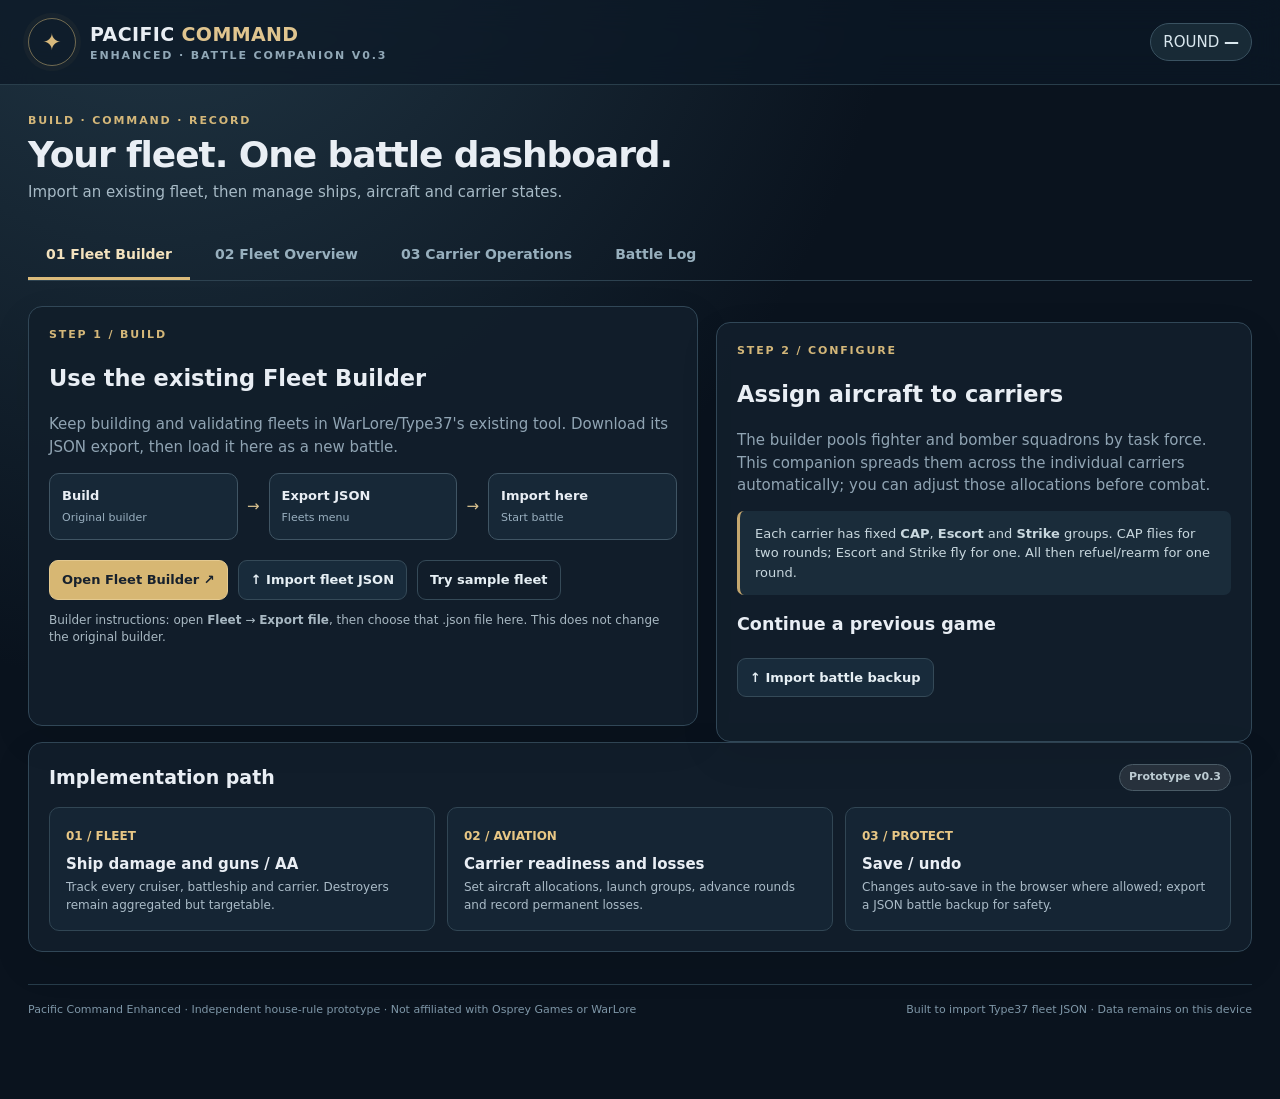
==== index.html @ 94c73310 "Publish Pacific Command Enhanced v0.3 battle companion" ====
<!doctype html>
<html lang="en">
<head>
<meta charset="utf-8">
<meta name="viewport" content="width=device-width, initial-scale=1">
<meta name="theme-color" content="#0b1623">
<meta name="apple-mobile-web-app-capable" content="yes">
<meta name="apple-mobile-web-app-status-bar-style" content="black-translucent">
<meta name="apple-mobile-web-app-title" content="Pacific Command">
<title>Pacific Command Enhanced · Battle Companion</title>
<style>
:root{font-family:Inter,ui-sans-serif,system-ui,-apple-system,BlinkMacSystemFont,"Segoe UI",sans-serif;color-scheme:dark;background:#0a131e;color:#e9eef4;font-size:15px;line-height:1.48}
*{box-sizing:border-box}body{margin:0;min-height:100vh;background:radial-gradient(ellipse at 12% -18%,#243b4a 0,transparent 48%),#0a131e}button,input,select{font:inherit}button{cursor:pointer}button:disabled{opacity:.35;cursor:not-allowed}a{color:#e6c78a;text-decoration:none}a:hover{text-decoration:underline}.shell{max-width:1360px;margin:0 auto;padding:0 28px 80px}.topbar{background:#0c1825bb;border-bottom:1px solid #293e4b;backdrop-filter:blur(16px)}.topinner{max-width:1360px;margin:auto;padding:18px 28px;display:flex;align-items:center;justify-content:space-between;gap:16px}.brand{display:flex;gap:14px;align-items:center}.roundel{width:48px;height:48px;border:1px solid #d3b87980;border-radius:50%;display:grid;place-items:center;color:#d8b97c;font-size:23px;box-shadow:0 0 0 5px #d6b66c09}.brandline{font-size:19px;font-weight:750;letter-spacing:.02em}.brandline span{color:#e0c58f}.brand-sub{font-size:11px;color:#91a8b7;letter-spacing:.17em;text-transform:uppercase;font-weight:650}.header-side{display:flex;align-items:center;gap:12px}.round{background:#182a36;border:1px solid #3a5261;border-radius:50px;padding:7px 12px;font-variant-numeric:tabular-nums;color:#d9e7ee}.muted{color:#90a4b3}.small{font-size:12px}.xsmall{font-size:11px}.eyebrow{font-size:11px;text-transform:uppercase;letter-spacing:.17em;color:#d4b779;font-weight:800}.top-content{margin-top:28px;display:flex;justify-content:space-between;align-items:flex-end;gap:15px;flex-wrap:wrap}.top-content h1{font-size:clamp(25px,3vw,36px);margin:5px 0;font-weight:750;line-height:1.15;letter-spacing:-.03em}.top-content p{margin:5px 0;color:#a7bac6}.tools{display:flex;gap:9px;flex-wrap:wrap}.btn{border:1px solid #354a58;background:#182b3b;color:#e6eff4;border-radius:9px;padding:9px 12px;font-size:13px;font-weight:650;display:inline-flex;align-items:center;gap:7px;justify-content:center;min-height:38px}.btn:hover:not(:disabled){background:#263d4d;border-color:#67808e}.btn.primary{background:#d7b773;border-color:#e4c98f;color:#17212d}.btn.primary:hover{background:#efd49b}.btn.danger{color:#ffd4cc;border-color:#744d48;background:#442b2c}.btn.quiet{background:transparent}.btn.sm{min-height:29px;padding:4px 9px;font-size:12px}.btn.xs{min-height:26px;padding:3px 7px;font-size:11px}.btn.active{color:#1b2730;background:#d5b87b;border-color:#d5b87b}.tabs{display:flex;gap:7px;border-bottom:1px solid #2d4250;margin:24px 0 25px;overflow:auto}.tab{padding:12px 18px;background:transparent;border:0;border-bottom:3px solid transparent;color:#97afbd;white-space:nowrap;font-size:14px;font-weight:720}.tab.active{border-bottom-color:#dbbb7b;color:#f3e2be}.tab:hover{color:#fff}.panel{border:1px solid #314757;background:#111e2bf2;border-radius:14px;padding:20px;box-shadow:0 14px 40px #00000014}.panel+.panel{margin-top:16px}.sectionhead{display:flex;align-items:center;justify-content:space-between;gap:15px;margin-bottom:15px}.sectionhead h2{margin:0;font-size:19px}.sectionhead h3{margin:0;font-size:16px}.note{font-size:12px;color:#a8b8c2}.callout{padding:13px 15px;background:#1a2c3a;border-left:3px solid #c5a76f;border-radius:7px;color:#c8d7de;font-size:13px;margin:13px 0}.warning{border-left-color:#d88b6c;background:#372b2b}.badge{display:inline-flex;align-items:center;gap:5px;border:1px solid #526456;border-radius:50px;padding:4px 9px;font-size:11px;font-weight:700;color:#b2d7bd;background:#22372e;white-space:nowrap}.badge.orange{color:#f2cf93;border-color:#715a35;background:#3d3426}.badge.red{color:#f7aca6;border-color:#714641;background:#3b262a}.badge.gray{color:#bccbd2;border-color:#4a5b66;background:#27313c}.hero{display:grid;grid-template-columns:1.25fr 1fr;gap:18px}.hero .panel{height:100%}.flowline{display:flex;align-items:center;gap:9px;margin:12px 0}.stage{border:1px solid #405564;border-radius:10px;background:#172837;padding:12px;min-width:0;flex:1}.stage b{font-size:13px;display:block}.stage span{font-size:11px;color:#99afbf}.arrow{color:#d9c18f}.builder-actions{display:flex;gap:10px;flex-wrap:wrap;margin:20px 0 8px}.guide{display:grid;grid-template-columns:repeat(3,1fr);gap:12px}.guide .card{padding:16px;border-radius:10px;background:#152534;border:1px solid #314654}.guide .num{font-size:12px;color:#e8c785;font-weight:850}.guide strong{display:block;margin:7px 0 4px}.guide p{font-size:12px;color:#abbcc8;margin:0}.statgrid{display:grid;grid-template-columns:repeat(5,1fr);gap:10px;margin-bottom:20px}.stat{background:#152635;border:1px solid #32495a;border-radius:12px;padding:16px}.stat .k{font-size:11px;letter-spacing:.08em;text-transform:uppercase;color:#a6b9c5;font-weight:700}.stat .v{font-size:27px;line-height:1.15;margin:5px 0;font-weight:800;font-variant-numeric:tabular-nums}.stat .s{font-size:11px;color:#8ca4b3}.stat.emph{border-color:#746448;background:#282b28}.stat.emph .v{color:#ebd39d}.tf{margin-bottom:20px}.tf-head{display:flex;justify-content:space-between;align-items:flex-start;gap:15px;padding:0 0 14px}.tf-head h2{font-size:19px;margin:3px 0}.tf-stats{display:flex;gap:8px;flex-wrap:wrap}.mini-stat{border:1px solid #355166;background:#182b39;border-radius:8px;padding:8px 12px;min-width:80px}.mini-stat .v{font-size:22px;font-weight:800;font-variant-numeric:tabular-nums}.mini-stat .k{color:#9fb3bf;font-size:10px;text-transform:uppercase}.fleettable{width:100%;border-collapse:collapse}.fleettable th{color:#9caebb;font-weight:750;text-transform:uppercase;letter-spacing:.08em;font-size:10px;text-align:left;border-bottom:1px solid #314656;padding:8px 10px}.fleettable td{border-bottom:1px solid #2a3e4b;padding:11px 10px;vertical-align:middle;font-size:13px}.fleettable tr:last-child td{border-bottom:0}.shipname{font-weight:720;font-size:13px}.shipmeta{font-size:11px;color:#91a8b8}.ko{opacity:.55}.ko .shipname{text-decoration:line-through}.track{display:flex;gap:3px;min-width:120px;align-items:center;margin:4px 0 3px}.pip{height:8px;min-width:7px;flex:1;background:#385060;border-radius:3px}.pip.hit{background:#cf8d69}.progressText{font-size:11px;color:#b9c8d0;font-variant-numeric:tabular-nums}.damagecontrols{display:flex;gap:5px;align-items:center;flex-wrap:wrap}.twocol{display:grid;grid-template-columns:1fr 1fr;gap:14px}.fighter-stats{display:flex;gap:12px;flex-wrap:wrap}.carrier-card{margin-bottom:16px}.carrierhead{display:flex;justify-content:space-between;gap:10px;align-items:flex-start;flex-wrap:wrap;margin-bottom:18px}.carrierhead h3{font-size:19px;margin:4px 0 0}.carrier-stats{display:flex;gap:9px;flex-wrap:wrap}.chip{padding:7px 10px;border-radius:8px;background:#213849;border:1px solid #3c5261;min-width:94px}.chip b{font-size:21px;line-height:1.2;display:block}.chip span{font-size:10px;color:#a9bac6}.squadron-table{border:1px solid #345063;border-radius:11px;overflow:hidden}.squadronrow{display:grid;grid-template-columns:110px 156px 1fr 82px;gap:10px;align-items:center;padding:13px;border-bottom:1px solid #304656}.squadronrow:last-child{border-bottom:0}.group-type{font-weight:800}.group-type small{display:block;color:#8fa7b6;font-size:11px;font-weight:450}.count{display:flex;align-items:center;gap:6px}.count b{font-size:18px;min-width:26px;text-align:center;font-variant-numeric:tabular-nums}.states{display:flex;flex-wrap:wrap;gap:5px}.state{border-radius:7px;background:#172a39;border:1px solid #385060;color:#b6c7d0;font-size:11px;padding:7px 9px;min-width:73px}.state.active{background:#d6b979;color:#14202b;border-color:#d6b979;font-weight:800}.state:disabled{opacity:.3}.input{width:100%;min-width:0;background:#0c1926;border:1px solid #49606c;border-radius:7px;color:#f3f4ee;padding:8px 9px;outline:none}.input:focus{border-color:#d4b67c}.input.narrow{width:72px}.input.hitinput{width:56px;padding:6px 6px;text-align:center}.input.dark{color:#fff}.subheader{font-size:11px;letter-spacing:.11em;color:#a5bbca;text-transform:uppercase;font-weight:850;margin:15px 0 6px}.low{background:#2b2830;border-color:#6f4a46}.right{display:flex;align-items:center;gap:6px;justify-content:flex-end}.details{border:1px solid #344c5b;background:#142532;border-radius:10px;padding:13px;margin-top:15px}.detail-grid{display:grid;grid-template-columns:1fr 1fr;gap:12px;align-items:end}.details label{display:block;color:#a9bbc8;font-size:12px;margin-bottom:4px}.ship-tags{display:flex;gap:8px;align-items:center;flex-wrap:wrap}.footer{color:#7e96a7;font-size:11px;margin-top:32px;border-top:1px solid #263b49;padding-top:17px;display:flex;justify-content:space-between;gap:12px;flex-wrap:wrap}.modal-wrap{position:fixed;inset:0;background:#030912ba;display:flex;align-items:center;justify-content:center;z-index:40;padding:20px}.modal{width:min(95vw,560px);max-height:90vh;overflow:auto;background:#152738;border:1px solid #5b7180;border-radius:15px;padding:22px;box-shadow:0 30px 100px #0009}.modal h2{margin:0 0 6px}.modal-head{display:flex;align-items:center;justify-content:space-between}.form-row{display:flex;gap:10px;align-items:center;flex-wrap:wrap;margin:16px 0}.form-row label{min-width:180px;color:#b8cad3}.form-row input{width:76px}.log{list-style:none;padding:0;margin:0}.log li{border-bottom:1px solid #293e4c;padding:9px 2px;font-size:12px;color:#b3c5d0}.log li:last-child{border:0}.log time{color:#d7bb7c;font-weight:650;margin-right:9px}.empty{text-align:center;padding:45px 25px;color:#aebdc7}.tick{color:#b7d9b9}.hidden{display:none !important}hr{border:0;border-top:1px solid #314552;margin:15px 0} .desktop-only{display:initial}
@media(max-width:1050px){.statgrid{grid-template-columns:repeat(3,1fr)}.squadronrow{grid-template-columns:90px 130px 1fr}.squadronrow .lossbox{grid-column:2/-1}.hero{grid-template-columns:1fr}}
@media(max-width:720px){.shell{padding:0 12px 45px}.topinner{padding:13px 12px}.brandline{font-size:15px}.brand-sub{font-size:9px}.roundel{width:38px;height:38px}.header-side .round{display:none}.panel{padding:14px}.statgrid{grid-template-columns:repeat(2,1fr)}.stat .v{font-size:23px}.twocol,.guide,.detail-grid{grid-template-columns:1fr}.fleettable{display:block;overflow:auto}.tf-head{display:block}.tf-stats{margin-top:10px}.squadronrow{grid-template-columns:1fr auto;gap:10px}.squadronrow .states{grid-column:1/-1}.squadronrow .lossbox{grid-column:1/-1}.states .state{flex:1}.top-content{margin-top:18px}.tabs{margin:15px 0}.tab{padding:10px 12px}.tools{width:100%}.tools .btn{flex:1}}


/* v0.2 — operational colour language: blue = gunnery, teal = AA,
   green = ready/on station, amber = low fuel/rearming, red = damage/KO. */
:root { --gun:#74bde7; --aa:#72d3b3; --ready:#80d39e; --warn:#edbd71; --danger:#ea8b83; --strike:#e4a17a; }
.stat, .mini-stat { position:relative; overflow:hidden; }
.stat::before,.mini-stat::before{content:'';position:absolute;inset:0 auto 0 0;width:3px;background:#506577}
.stat.metric-guns,.mini-stat.metric-guns{background:linear-gradient(110deg,rgba(52,124,168,.19),#152635 70%);border-color:#416782}
.stat.metric-guns::before,.mini-stat.metric-guns::before{background:var(--gun)}
.stat.metric-guns .v,.mini-stat.metric-guns .v{color:var(--gun)}
.stat.metric-aa,.mini-stat.metric-aa{background:linear-gradient(110deg,rgba(41,137,107,.18),#152635 70%);border-color:#3b7268}
.stat.metric-aa::before,.mini-stat.metric-aa::before{background:var(--aa)}
.stat.metric-aa .v,.mini-stat.metric-aa .v{color:var(--aa)}
.stat.metric-cap-aloft,.mini-stat.metric-cap-aloft{background:linear-gradient(110deg,rgba(49,122,87,.13),#152635 80%);border-color:#365e53}
.stat.metric-cap-aloft::before,.mini-stat.metric-cap-aloft::before{background:var(--ready)}
.stat.metric-cap-aloft .v,.mini-stat.metric-cap-aloft .v{color:var(--ready)}
.stat.metric-strike-airborne,.mini-stat.metric-strike-airborne,.mini-stat.metric-airborne-strike,.mini-stat.metric-ready-strike{background:linear-gradient(110deg,rgba(159,93,59,.16),#152635 80%);border-color:#6c5147}
.stat.metric-strike-airborne::before,.mini-stat.metric-strike-airborne::before,.mini-stat.metric-airborne-strike::before,.mini-stat.metric-ready-strike::before{background:var(--strike)}
.stat.metric-strike-airborne .v,.mini-stat.metric-strike-airborne .v,.mini-stat.metric-airborne-strike .v,.mini-stat.metric-ready-strike .v{color:var(--strike)}
.mini-stat.metric-ready-escort,.mini-stat.metric-airborne-escort{border-color:#6a6382;background:linear-gradient(110deg,rgba(106,84,163,.15),#152635 80%)}
.mini-stat.metric-ready-escort::before,.mini-stat.metric-airborne-escort::before{background:#ad9dde}
.mini-stat.metric-ready-escort .v,.mini-stat.metric-airborne-escort .v{color:#c0b2f2}
.tf{border-top:3px solid #d9b977}
.tf.tf-1{border-top-color:var(--gun)}
.tf.tf-2{border-top-color:var(--aa)}
.tf-head h2{display:flex;align-items:center;gap:11px;flex-wrap:wrap}
.fleettable tr.damaged td:first-child{box-shadow:inset 3px 0 0 #bb885b}
.fleettable tr.ko{opacity:1;background:#4d28292b}
.fleettable tr.ko td:first-child{box-shadow:inset 3px 0 0 #d7746b}
.fleettable tr.ko .shipname,.fleettable tr.ko .progressText{color:#f2a69b}
.fleettable tr.ko td:not(:last-child){opacity:.78}
.pip.hit{background:linear-gradient(90deg,#d9925f,#ecb56d)}
.fleettable tr.ko .pip.hit{background:#c65c5c}
.action-attack{color:#f3cfad;border-color:#655347;background:#2d2b2c}
.action-attack:hover:not(:disabled){border-color:#ae7659;background:#3b3231}
.airsummary{display:flex;flex-wrap:wrap;align-items:stretch;gap:10px;border:1px solid #395468;border-radius:13px;padding:13px;background:linear-gradient(110deg,#172a39,#101e2b);margin:20px 0 7px}
.airsummary .summary-label{flex:1 1 185px;align-self:center}
.airsummary .summary-label b{display:block;color:#e8c991;font-size:14px}
.airsummary .summary-label span{display:block;margin-top:4px}
.airsummary .mini-stat{flex:1 1 108px;min-width:106px;padding:11px 10px}
.deckbox{display:flex;justify-content:space-between;align-items:center;gap:12px;flex-wrap:wrap;padding:12px;border-radius:10px;margin-bottom:13px;border:1px solid #345767;background:#172c38}
.deckbox.deck-busy{border-color:#866945;background:#302b27}
.deckbox.deck-free{border-left:3px solid #5ab99b}
.deckbox .launch-actions{display:flex;gap:6px;flex-wrap:wrap}
.carrier-card{border-top:3px solid #759db5}
.carrier-card.low{border-top-color:#d16b6b}
.carrier-stats .fighter-chip{background:#213e43;border-color:#356f6a}
.carrier-stats .fighter-chip b{color:#7cd9c5}
.carrier-stats .bomber-chip{background:#40322e;border-color:#755747}
.carrier-stats .bomber-chip b{color:#efba88}
.carrier-stats .reserve-chip{background:#202e3c;border-color:#344e64}
.squadronrow.group-cap{border-left:3px solid #58b898;background:linear-gradient(90deg,#16362e70,transparent 44%)}
.squadronrow.group-escort{border-left:3px solid #9b91d3;background:linear-gradient(90deg,#3c355370,transparent 44%)}
.squadronrow.group-strike{border-left:3px solid #e2a16f;background:linear-gradient(90deg,#46302570,transparent 44%)}
.squadronrow .group-type{letter-spacing:.02em}
.group-cap .group-type{color:#90dfbd}
.group-escort .group-type{color:#c1b4ee}
.group-strike .group-type{color:#f3bf97}
.state.status-ready.active{background:#317759;border-color:#65c896;color:#f1fff8}
.state.status-air1.group-cap.active{background:#26715b;border-color:#6fceb1;color:#f0fff9}
.state.status-air1.group-escort.active{background:#60539b;border-color:#ad9ad9;color:#fff}
.state.status-air1.group-strike.active{background:#98603f;border-color:#e0a172;color:#fff6ec}
.state.status-air2.active{background:#a67a32;border-color:#e9bd67;color:#fff8e6}
.state.status-rearm.active{background:#7f4a35;border-color:#d79a65;color:#fff3e9}
.state:not(.active):hover{border-color:#8698a5;background:#233b49}
.lossbox .btn.danger:hover{background:#603738}
@media(max-width:720px){.airsummary .mini-stat{flex:1 1 42%}.deckbox .launch-actions{width:100%}.deckbox .launch-actions .btn{flex:1}.tf-head h2{font-size:17px}}

/* v0.3 - early CAP recovery is a deliberate tactical choice. */
.btn.caution{background:#493c27;border-color:#9d7842;color:#ffe0a5}.btn.caution:hover:not(:disabled){background:#604c2c;border-color:#cc9d52}

</style>
</head>
<body>
<div id="app"></div>
<input type="file" id="fleet-file" accept=".json,application/json" hidden>
<input type="file" id="battle-file" accept=".json,application/json" hidden>
<script>
/* Pacific Command Enhanced — independent companion, v0.3
   Import shape verified against Type37/WarLore builder source (Nov 2026).
   Game values are playtest house rules; original game remains authoritative for published rules.
   No third-party code used. Runs without external scripts or services.
*/
'use strict';
const CLASSES = {
  'fleet-carrier':  {short:'CV', name:'Fleet carrier',  guns:0,aa:1,capacity:15,ko:8, carrier:true},
  'light-carrier':  {short:'CVL',name:'Light carrier',  guns:0,aa:1,capacity:6, ko:6, carrier:true},
  'seaplane-tender':{short:'AV', name:'Seaplane tender',guns:0,aa:1,capacity:0, ko:2},
  'battleship':     {short:'BB', name:'Battleship',     guns:8,aa:1,capacity:0, ko:12},
  'heavy-cruiser':  {short:'CA', name:'Heavy cruiser',  guns:4,aa:1,capacity:0, ko:6},
  'light-cruiser':  {short:'CL', name:'Light cruiser',  guns:2,aa:1,capacity:0, ko:4},
  'destroyer':      {short:'DD', name:'Destroyers',     guns:1,aa:1,capacity:0, ko:2,screen:true},
  'submarine':      {short:'SS', name:'Submarines',     guns:1,aa:0,capacity:0, ko:2,screen:true},
  'auxiliary':      {short:'AUX',name:'Auxiliaries',   guns:0,aa:0,capacity:0, ko:2,screen:true},
  'fighter-sqn':    {short:'F',  name:'Fighter squadron', aircraft:true},
  'bomber-sqn':     {short:'B',  name:'Bomber squadron', aircraft:true}
};
const GROUPS = ['cap','escort','strike'];
const LABELS = {cap:'CAP',escort:'Escort',strike:'Strike'};
const STORAGE_KEY='pce-companion-v03';
const OLD_STORAGE_KEY='pce-companion-v02';
const LEGACY_STORAGE_KEY='pce-companion-v01';
let battle=null, undoStack=[], tab='builder', modal=null, notice='', storageOk=true;
const clone=(v)=>JSON.parse(JSON.stringify(v));
const escapeHtml=(v)=>String(v??'').replace(/[&<>"']/g,c=>({'&':'&amp;','<':'&lt;','>':'&gt;','"':'&quot;',"'":'&#39;'}[c]));
const safeId=(s)=>String(s).replace(/[^a-zA-Z0-9_-]/g,'');
const number=(v,min=0,max=999)=>Math.max(min,Math.min(max,Number.parseInt(v,10)||0));
const cls=(s)=>CLASSES[s.classId];
const isKo=(s)=>s.damage>=s.ko;
const carriers=(tf)=>tf.ships.filter(s=>s.air);
const currentCarriers=(tf)=>carriers(tf).filter(c=>!isKo(c));
const allCarriers=()=>battle?battle.tfs.flatMap((tf,ti)=>carriers(tf).map(s=>({tf,ti,s}))):[];
function pickId(ti,ui,index){return `tf${ti}-u${ui}-${index}`;}
function effectiveCapacity(classId,mods){
  let n=CLASSES[classId].capacity||0;
  if(n && CLASSES[classId].carrier && mods.includes('increased-aircraft')) n+=3;
  if(n && mods.includes('aircraft-shortage')) n=Math.ceil(n/2);
  return n;
}
function makeBattle(fleet){
  if(!fleet || !Array.isArray(fleet.taskForces) || fleet.taskForces.length<1 || fleet.taskForces.length>30) throw Error('Not a valid Pacific Command builder export (taskForces not found).');
  const mods=Array.isArray(fleet.mods)?fleet.mods.filter(x=>typeof x==='string'):[];
  const b={format:'pce-battle-v03',name:String(fleet.name||'Untitled Fleet'),faction:fleet.faction||'',era:fleet.era||'',mods,round:1,started:false,sourceFleet:clone(fleet),tfs:[],log:[]};
  fleet.taskForces.forEach((sourceTF,ti)=>{
    const tf={id:`TF${String(ti+1).padStart(2,'0')}`,name:String(sourceTF.callSign||`Task Force ${ti+1}`),commander:String(sourceTF.commander||''),ships:[],screens:[],pool:{fighters:0,bombers:0},pending:{confirmed:0,unconfirmed:0}};
    if(!Array.isArray(sourceTF.units))throw Error(`Task force ${ti+1} has no units.`);
    const screens={};
    sourceTF.units.forEach((u,ui)=>{
      const c=CLASSES[u.classId];
      if(!c)throw Error(`Unsupported class: ${u.classId}`);
      const qty=number(u.qty||1,1,200);
      if(u.classId==='fighter-sqn'){tf.pool.fighters+=qty;return;}
      if(u.classId==='bomber-sqn'){tf.pool.bombers+=qty;return;}
      if(c.screen){
        const old=screens[u.classId]||{id:`${ti}-scr-${safeId(u.classId)}`,classId:u.classId,initial:0,remaining:0,partial:0,ko:c.ko};
        old.initial+=qty;old.remaining+=qty;screens[u.classId]=old;return;
      }
      for(let si=0;si<qty;si++){
        const prefix=String(u.pennant||'').trim();
        const name=prefix?(qty>1?`${prefix} ${si+1}`:prefix):`${c.short} ${tf.ships.filter(s=>s.classId===u.classId).length+1}`;
        const s={id:pickId(ti,ui,si),classId:u.classId,name,damage:0,ko:c.ko,capacity:effectiveCapacity(u.classId,mods)};
        if(c.carrier) s.air={fighters:0,bombers:0,deck:{usedRound:0,operation:''},groups:{cap:{count:0,status:'ready'},escort:{count:0,status:'ready'},strike:{count:0,status:'ready'}}};
        tf.ships.push(s);
      }
    });
    tf.screens=Object.values(screens);
    const cs=carriers(tf);
    // Export pools aircraft at TF level. Assign to carriers proportionally, never exceeding capacity.
    for(const key of ['fighters','bombers']){
      let remaining=tf.pool[key];
      while(remaining>0){
        const options=cs.filter(s=>s.air.fighters+s.air.bombers<s.capacity);
        if(!options.length)break;
        options.sort((a,b)=>((a.air.fighters+a.air.bombers)/Math.max(1,a.capacity))-((b.air.fighters+b.air.bombers)/Math.max(1,b.capacity)));
        options[0].air[key]++;remaining--;
      }
      tf.pool[key]=remaining;
    }
    for(const s of cs){s.air.groups.cap.count=s.air.fighters;s.air.groups.strike.count=s.air.bombers;}
    b.tfs.push(tf);
  });
  b.log.push({round:1,text:`Battle created from ${b.name}. Check squadron distribution before launching.`});
  return b;
}
function demoFleet(){
  return {name:'First Carrier Division · Demo',faction:'IJN',era:'Early War',scale:3,budget:300,mods:[],taskForces:[
    {callSign:'Carrier Force',commander:'Vice Admiral Nagumo',units:[
      {classId:'fleet-carrier',qty:1,pennant:'Akagi'},{classId:'fleet-carrier',qty:1,pennant:'Kaga'},
      {classId:'heavy-cruiser',qty:1,pennant:'Tone'},{classId:'heavy-cruiser',qty:1,pennant:'Chikuma'},
      {classId:'destroyer',qty:6},{classId:'fighter-sqn',qty:12},{classId:'bomber-sqn',qty:16}]},
    {callSign:'Surface Support',commander:'',units:[
      {classId:'battleship',qty:1,pennant:'Haruna'},{classId:'light-cruiser',qty:1,pennant:'Nagara'},
      {classId:'destroyer',qty:4}]}
  ]};
}
function tfTotals(tf){
  let guns=0,aa=0,cap=0,capStation=0,capLow=0,readyStrike=0,readyEscort=0,airStrike=0,airEscort=0,active=0;
  for(const s of tf.ships){
    if(isKo(s))continue;
    active++;
    guns+=cls(s).guns;aa+=cls(s).aa;
    if(s.air){
      const g=s.air.groups;
      if(g.cap.status==='air1'){cap+=g.cap.count;capStation+=g.cap.count;}
      if(g.cap.status==='air2'){cap+=g.cap.count;capLow+=g.cap.count;}
      if(g.strike.status==='ready')readyStrike+=g.strike.count;
      if(g.escort.status==='ready')readyEscort+=g.escort.count;
      if(g.strike.status==='air1')airStrike+=g.strike.count;
      if(g.escort.status==='air1')airEscort+=g.escort.count;
    }
  }
  for(const sc of tf.screens){guns+=CLASSES[sc.classId].guns*sc.remaining;aa+=CLASSES[sc.classId].aa*sc.remaining;}
  return {guns,aa,cap,capStation,capLow,readyStrike,readyEscort,airStrike,airEscort,strike:airStrike,escort:airEscort,active};
}
function grandTotals(){
  let guns=0,aa=0,cap=0,strike=0,ships=0,remaining=0;
  if(!battle)return {guns,aa,cap,strike,ships,remaining};
  for(const tf of battle.tfs){const t=tfTotals(tf);guns+=t.guns;aa+=t.aa;cap+=t.cap;strike+=t.airStrike;ships+=tf.ships.length;remaining+=t.active;}
  return {guns,aa,cap,strike,ships,remaining};
}
function log(text){battle.log.unshift({round:battle.round,text});battle.log=battle.log.slice(0,160);}
function persist(){
  try{localStorage.setItem(STORAGE_KEY,JSON.stringify({battle,undoStack}));storageOk=true;}
  catch(e){storageOk=false;console.warn('Saving disabled by browser',e);}
}
function normalizeBattle(data){
  if(!data || !['pce-battle-v01','pce-battle-v02','pce-battle-v03'].includes(data.format)||!Array.isArray(data.tfs))throw Error('Not a Pacific Command Enhanced battle backup.');
  for(let ti=0;ti<data.tfs.length;ti++){
    const tf=data.tfs[ti];
    tf.id=`TF${String(ti+1).padStart(2,'0')}`;
    tf.name=String(tf.name||tf.id);
    for(const ship of tf.ships||[]){
      if(!ship.air)continue;
      // Legacy v0.2 deck flags are retained for safe round-trip backups but no longer limit launches.
      for(const key of GROUPS){
        const g=ship.air.groups?.[key];if(!g)continue;
        if(g.status==='rearm' && !Number.isFinite(g.readyAtRound))g.readyAtRound=Number(data.round)+1;
        else if(g.status!=='rearm')delete g.readyAtRound;
      }
    }
  }
  data.format='pce-battle-v03';
  return data;
}
function restore(){
  try{
    const raw=localStorage.getItem(STORAGE_KEY)||localStorage.getItem(OLD_STORAGE_KEY)||localStorage.getItem(LEGACY_STORAGE_KEY);
    const data=JSON.parse(raw||'null');
    if(data?.battle && ['pce-battle-v01','pce-battle-v02','pce-battle-v03'].includes(data.battle.format)){
      battle=normalizeBattle(data.battle);
      undoStack=Array.isArray(data.undoStack)?data.undoStack.slice(-40):[];
      tab='fleet';persist();
    }
  }catch(e){console.warn('Could not restore saved game',e);}
}
function commit(action,fn){if(!battle)return;const before=clone(battle);const msg=fn();if(msg===false)return;undoStack.push(before);undoStack=undoStack.slice(-40);if(typeof msg==='string')log(msg);notice='';persist();render();}
function undo(){if(!undoStack.length)return;battle=undoStack.pop();notice='Last change undone';persist();render();}
function importFleet(fleet){
  try{
    const next=makeBattle(fleet);
    if(battle && !confirm('Start a new battle? Your current battle will be replaced. Export it first if you want to keep a backup.'))return;
    battle=next;undoStack=[];tab='fleet';notice='Fleet imported. Check carrier squadron assignments before beginning.';persist();render();
  }catch(e){alert('Import failed: '+e.message);}
}
function importBattle(data){
  const upgraded=normalizeBattle(clone(data));
  if(battle&&!confirm('Replace the current battle with this saved battle?'))return;
  battle=upgraded;undoStack=[];tab='fleet';notice='Battle backup restored';persist();render();
}
function backupName(){return `PCE_${battle.name}_round_${battle.round}.json`.replace(/[^A-Za-z0-9_.-]+/g,'_');}
function download(data,filename){const a=document.createElement('a');const blob=new Blob([JSON.stringify(data,null,2)],{type:'application/json'});const url=URL.createObjectURL(blob);a.href=url;a.download=filename.replace(/[^A-Za-z0-9_.-]+/g,'_');document.body.append(a);a.click();a.remove();setTimeout(()=>URL.revokeObjectURL(url),3000);}
async function shareBackup(){
  if(!battle)return;
  const filename=backupName();
  const file=new File([JSON.stringify(battle,null,2)],filename,{type:'application/json'});
  try{
    if(navigator.share && (!navigator.canShare||navigator.canShare({files:[file]}))){
      await navigator.share({files:[file],title:'Pacific Command Enhanced battle backup'});
    }else download(battle,filename);
  }catch(err){if(err?.name!=='AbortError')download(battle,filename);}
}
function getTF(i){return battle?.tfs[Number(i)];}
function getShip(i,j){return getTF(i)?.ships[Number(j)];}
function getScreen(i,j){return getTF(i)?.screens[Number(j)];}
function findCarrier(ti,si){const s=getShip(ti,si);return s&&s.air?s:null;}
function modifyPool(ti,si,key,diff){
  const s=findCarrier(ti,si),tf=getTF(ti);if(!s||!tf||isKo(s))return;
  if(battle.started){notice='Aircraft can only be transferred between carriers during pre-battle setup.';render();return;}
  const air=s.air;
  const statuses=Object.values(air.groups).map(g=>g.status);
  if(statuses.some(st=>st!=='ready')){notice='Aircraft transfers require all groups to be Ready.';render();return;}
  if(diff>0){if(tf.pool[key]<=0||air.fighters+air.bombers>=s.capacity)return;}
  else {if(air[key]<=0)return;}
  commit('assignment',()=>{
    air[key]+=diff;tf.pool[key]-=diff;
    if(key==='fighters'){
      if(diff>0)air.groups.cap.count++;
      else if(air.groups.cap.count>0)air.groups.cap.count--;
      else if(air.groups.escort.count>0)air.groups.escort.count--;
    }
    else air.groups.strike.count=Math.max(0,Math.min(air.groups.strike.count+diff,air.bombers));
    return `${s.name}: ${key} assigned ${diff>0?'+1':'−1'} (${air[key]}).`;
  });
}
function adjustGroup(ti,si,group,diff){
  const s=findCarrier(ti,si);if(!s||isKo(s))return;
  const g=s.air.groups[group];if(g.status!=='ready'){notice='Group allocations can be changed only while Ready.';render();return;}
  const max=group==='strike'?s.air.bombers:s.air.fighters-s.air.groups[group==='cap'?'escort':'cap'].count;
  if(g.count+diff<0||g.count+diff>max)return;
  commit('allocation',()=>{g.count+=diff;return `${s.name} ${LABELS[group]} allocation ${g.count}.`;});
}
function statusLabel(status,group=''){
  if(status==='ready')return 'Ready';
  if(status==='rearm')return 'Refuel/Rearm';
  if(status==='air1')return group==='cap'?'On Station':'Airborne';
  if(status==='air2')return 'Low Fuel';
  return status;
}
function launchGroup(ti,si,group){
  const s=findCarrier(ti,si);if(!s||isKo(s)||!['cap','escort','strike'].includes(group))return;
  const g=s.air.groups;
  if(g[group].status!=='ready'||g[group].count===0){notice='This air group must be Ready and contain aircraft before launching.';render();return;}
  // One sortie per group until its own Refuel/Rearm completes. CAP, Escort and Strike
  // may launch within the same round; Low Fuel CAP does not block other groups.
  commit('launch',()=>{
    g[group].status='air1';delete g[group].readyAtRound;
    const together=group==='strike' && g.escort.status==='ready' && g.escort.count>0;
    if(together){g.escort.status='air1';delete g.escort.readyAtRound;}
    battle.started=true;
    return `${s.name} launched ${LABELS[group]} (${g[group].count})${together?` + Escort (${g.escort.count})`:''}.`;
  });
}
function recoverCapEarly(ti,si){
  const s=findCarrier(ti,si);if(!s||isKo(s))return;
  const cap=s.air.groups.cap;
  if(cap.status!=='air1'||cap.count===0){notice='CAP can be recovered early only while On Station.';render();return;}
  if(!confirm(`Recover ${s.name} CAP early at the end of Round ${battle.round}? It will be unavailable in Round ${battle.round+1} while refuelling, and Ready at the start of Round ${battle.round+2}.`))return;
  commit('recover-cap',()=>{
    cap.status='rearm';
    cap.readyAtRound=battle.round+2;
    battle.started=true;
    return `${s.name} recalled CAP early (${cap.count}). Refuel/Rearm in R${battle.round+1}; Ready R${cap.readyAtRound}.`;
  });
}
function changeStatus(ti,si,group,status){
  const s=findCarrier(ti,si);if(!s||isKo(s)||!GROUPS.includes(group))return;
  const g=s.air.groups[group];
  if(!['ready','air1','air2','rearm'].includes(status)||(status==='air2'&&group!=='cap'))return;
  if(status==='air1'&&g.status==='ready'){launchGroup(ti,si,group);return;}
  if(status==='air1'&&g.count===0){notice='Assign aircraft to this group before launching.';render();return;}
  if(g.status===status)return;
  if(!confirm(`Manual status correction: change ${s.name} ${LABELS[group]} to ${statusLabel(status,group)}?`))return;
  commit('status',()=>{
    g.status=status;
    if(status==='rearm')g.readyAtRound=battle.round+2;
    else delete g.readyAtRound;
    return `${s.name} ${LABELS[group]} corrected to ${statusLabel(status,group)}.`;
  });
}
function advanceRound(){
  commit('round',()=>{
    const incoming=battle.round+1;
    const changed=[];
    for(const tf of battle.tfs)for(const s of carriers(tf))if(!isKo(s))for(const type of GROUPS){
      const g=s.air.groups[type],old=g.status;
      if(old==='air1'&&type==='cap')g.status='air2';
      else if(old==='air1'||old==='air2'){
        g.status='rearm';
        g.readyAtRound=incoming+1; // Complete ONE full following round of servicing.
      }else if(old==='rearm'&&incoming>=Number(g.readyAtRound||incoming)){
        g.status='ready';delete g.readyAtRound;
      }
      if(old!==g.status)changed.push(`${s.name} ${LABELS[type]} → ${statusLabel(g.status,type)}`);
    }
    battle.round=incoming;battle.started=true;
    return `Round ${incoming} begins. ${changed.length?changed.join('; '):'No aircraft status changes.'}`;
  });
}
function loseSquadron(ti,si,group){
  const s=findCarrier(ti,si);if(!s||isKo(s))return;
  const g=s.air.groups[group];if(g.count<=0)return;
  commit('loss',()=>{g.count--;if(group==='strike')s.air.bombers--;else s.air.fighters--;battle.started=true;return `${s.name}: 1 ${group==='strike'?'bomber':'fighter'} squadron permanently lost from ${LABELS[group]}.`;});
}
function loseReserve(ti,si,kind){
  const s=findCarrier(ti,si);if(!s||isKo(s))return;
  const a=s.air;
  const unused=kind==='fighters'?a.fighters-a.groups.cap.count-a.groups.escort.count:a.bombers-a.groups.strike.count;
  if(unused<1)return;
  commit('loss',()=>{a[kind]--;battle.started=true;return `${s.name}: 1 unassigned ${kind==='fighters'?'fighter':'bomber'} squadron permanently lost.`;});
}
function applyAttack(target,confirmed,unconfirmed){
  confirmed=number(confirmed,0,1000);unconfirmed=number(unconfirmed,0,1000);
  if(confirmed+unconfirmed===0)return null;
  const hits=[...Array(confirmed).fill(2),...Array(unconfirmed).fill(1)]; // confirmed first (playtest convention)
  let consumed=0,points=0,bonus=0,sunk=0;
  for(const hit of hits){
    if(target.isScreen){if(target.screen.remaining<=0)break;}
    else if(isKo(target.ship))break;
    const rearm=!target.isScreen && !!target.ship.air && target.ship.air.groups.strike.status==='rearm';
    let dmg=hit;
    if(hit===2&&rearm&&!bonus){bonus=2;dmg+=2;}
    if(target.isScreen){
      const sc=target.screen;
      let left=dmg;
      while(left>0 && sc.remaining>0){
        const canTake=sc.ko-sc.partial;
        const take=Math.min(left,canTake);
        sc.partial+=take;left-=take;
        if(sc.partial>=sc.ko){sc.remaining--;sc.partial=0;sunk++;}
      }
    }else{
      const s=target.ship;
      s.damage=Math.min(s.ko,s.damage+dmg);
      if(isKo(s))sunk=1;
    }
    points+=dmg;consumed++;
  }
  const cfUsed=Math.min(confirmed,consumed);
  const ucUsed=Math.max(0,consumed-confirmed);
  return {left:{confirmed:confirmed-cfUsed,unconfirmed:unconfirmed-ucUsed},points,bonus,sunk,consumed};
}
function targetLabel(target){return target.isScreen?CLASSES[target.screen.classId].name:target.ship.name;}
function attack(ti,kind,idx,confirmed,unconfirmed,pending=false){
  const tf=getTF(ti);if(!tf)return;
  if(pending){confirmed=tf.pending.confirmed;unconfirmed=tf.pending.unconfirmed;}
  else if(tf.pending.confirmed+tf.pending.unconfirmed>0){notice=`Resolve or clear the ${tf.name} pending hits before a new attack.`;modal=null;render();return;}
  const target=kind==='screen'?{isScreen:true,screen:getScreen(ti,idx)}:{isScreen:false,ship:getShip(ti,idx)};
  if(target.isScreen?!target.screen:!target.ship)return;
  const name=targetLabel(target);
  if(!number(confirmed,0,1000)&&!number(unconfirmed,0,1000))return;
  commit('attack',()=>{
    const result=applyAttack(target,confirmed,unconfirmed);
    tf.pending=result.left;
    battle.started=true;
    modal=null;
    return `${tf.name}: ${name} took ${result.points} damage from ${result.consumed} hit(s)${result.bonus?' (includes +2 Hangar Fire)':''}.${result.sunk?' Knockout(s): '+result.sunk+'.':''} ${tf.pending.confirmed+tf.pending.unconfirmed?'Unallocated hits remain.':''}`;
  });
}
function clearPending(ti){const tf=getTF(ti);if(!tf)return;commit('discard',()=>{const n=tf.pending.confirmed+tf.pending.unconfirmed;tf.pending={confirmed:0,unconfirmed:0};return `${tf.name}: ${n} unallocated hit(s) cleared.`;});}
function reverseDamage(ti,si){const s=getShip(ti,si);if(!s||s.damage===0)return;commit('repair',()=>{s.damage=Math.max(0,s.damage-1);return `${s.name}: corrected damage −1.`;});}
function changeName(ti,si){const s=getShip(ti,si);if(!s)return;const name=prompt('Ship name',s.name);if(!name||!name.trim()||name.trim()===s.name)return;commit('rename',()=>{const old=s.name;s.name=name.trim().slice(0,80);return `${old} renamed ${s.name}.`;});}
function renameTaskForce(ti){
  const tf=getTF(ti);if(!tf)return;
  const name=prompt(`Name for ${tf.id} (identifier stays unchanged):`,tf.name);
  if(!name||!name.trim()||name.trim()===tf.name)return;
  commit('rename-tf',()=>{const old=tf.name;tf.name=name.trim().slice(0,90);return `${tf.id} renamed from ${old} to ${tf.name}.`;});
}
function editScreenCount(ti,scidx,dir){
  const sc=getScreen(ti,scidx);if(!sc)return;
  if(dir<0&&sc.remaining===0)return;if(dir>0&&sc.remaining===sc.initial)return;
  commit('screen',()=>{sc.remaining+=dir;sc.partial=0;battle.started=true;return `${CLASSES[sc.classId].name}: ${sc.remaining} remaining (manual correction).`;});
}
function dismiss(){modal=null;render();}
function vText(v){return escapeHtml(v);}
function btn(label,action,attr='',type=''){return `<button class="btn ${type}" data-action="${action}" ${attr}>${label}</button>`;}
function renderHeader(){return `<div class="topbar"><div class="topinner"><div class="brand"><div class="roundel">✦</div><div><div class="brandline">PACIFIC <span>COMMAND</span></div><div class="brand-sub">Enhanced · Battle Companion v0.3</div></div></div><div class="header-side"><span class="round">ROUND <b id="round-badge">${battle?.round||'—'}</b></span>${battle?btn('↶ Undo','undo',undoStack.length?'':'disabled','sm quiet'):''}</div></div></div>`;}
function renderControls(){return `<div class="top-content"><div><div class="eyebrow">${battle?`${vText(battle.faction||'Fleet')} / ${vText(battle.era||'Battle')}`:'Build · Command · Record'}</div><h1>${battle?vText(battle.name):'Your fleet. One battle dashboard.'}</h1><p>${battle?`${battle.tfs.length} task forces · aircraft and ship losses tracked in one place`:'Import an existing fleet, then manage ships, aircraft and carrier states.'}</p></div><div class="tools">${battle?`${btn('↶ Undo','undo',undoStack.length?'':'disabled','sm')}${btn('⇧ Advance round','advance-round','','primary')}${btn('↓ Battle backup','export-battle','','sm')}${btn('Share / Save backup','share-battle','','sm')}`:''}</div></div><div class="tabs">${[['builder','01  Fleet Builder'],['fleet','02  Fleet Overview'],['carriers','03  Carrier Operations'],['log','Battle Log']].map(([key,label])=>`<button class="tab ${tab===key?'active':''}" data-action="tab" data-value="${key}">${label}</button>`).join('')}</div>${notice?`<div class="callout warning" role="status">${vText(notice)} ${btn('Dismiss','dismiss-notice','','xs quiet')}</div>`:''}${!storageOk?'<div class="callout warning">Your browser is blocking local saving. Export a battle backup to preserve your changes.</div>':''}`;}
function builderPage(){return `<div class="hero"><div class="panel"><div class="eyebrow">Step 1 / Build</div><h2>Use the existing Fleet Builder</h2><p class="muted">Keep building and validating fleets in WarLore/Type37's existing tool. Download its JSON export, then load it here as a new battle.</p><div class="flowline"><div class="stage"><b>Build</b><span>Original builder</span></div><span class="arrow">→</span><div class="stage"><b>Export JSON</b><span>Fleets menu</span></div><span class="arrow">→</span><div class="stage"><b>Import here</b><span>Start battle</span></div></div><div class="builder-actions"><a class="btn primary" target="_blank" rel="noopener noreferrer" href="https://type37.github.io/pacific-command-builder/">Open Fleet Builder ↗</a>${btn('↑ Import fleet JSON','open-fleet-file','','')}${btn('Try sample fleet','demo','','quiet')}</div><p class="note">Builder instructions: open <b>Fleet</b> → <b>Export file</b>, then choose that .json file here. This does not change the original builder.</p></div><div class="panel"><div class="eyebrow">Step 2 / Configure</div><h2>Assign aircraft to carriers</h2><p class="muted">The builder pools fighter and bomber squadrons by task force. This companion spreads them across the individual carriers automatically; you can adjust those allocations before combat.</p><div class="callout">Each carrier has fixed <b>CAP</b>, <b>Escort</b> and <b>Strike</b> groups. CAP flies for two rounds; Escort and Strike fly for one. All then refuel/rearm for one round.</div><h3>Continue a previous game</h3><div class="builder-actions">${btn('↑ Import battle backup','open-battle-file','','')}${battle?btn('Share / Save backup','share-battle','','quiet'):''}${battle?btn('Reset from original fleet','reset-battle','','quiet'):''}</div></div></div><div class="panel" style="margin-top:16px"><div class="sectionhead"><h2>Implementation path</h2><span class="badge gray">Prototype v0.3</span></div><div class="guide"><div class="card"><span class="num">01 / FLEET</span><strong>Ship damage and guns / AA</strong><p>Track every cruiser, battleship and carrier. Destroyers remain aggregated but targetable.</p></div><div class="card"><span class="num">02 / AVIATION</span><strong>Carrier readiness and losses</strong><p>Set aircraft allocations, launch groups, advance rounds and record permanent losses.</p></div><div class="card"><span class="num">03 / PROTECT</span><strong>Save / undo</strong><p>Changes auto-save in the browser where allowed; export a JSON battle backup for safety.</p></div></div></div>`;}
function miniStat(k,v,detail=''){return `<div class="mini-stat metric-${k.toLowerCase().replace(/[^a-z0-9]+/g,'-')}"><div class="k">${k}</div><div class="v">${v}</div>${detail?`<div class="small muted">${detail}</div>`:''}</div>`;}
function statsStrip(){const st=grandTotals();return `<div class="statgrid"><div class="stat emph"><div class="k">Round</div><div class="v">${battle.round}</div><div class="s">Active battle</div></div>${[['Guns',st.guns,'All task forces'],['AA',st.aa,'All task forces'],['Major ships afloat',st.remaining,`of ${st.ships} tracked`],['CAP aloft',st.cap,'On station / low fuel']].map(([k,v,s])=>`<div class="stat metric-${k.toLowerCase().replace(/[^a-z0-9]+/g,'-')}"><div class="k">${k}</div><div class="v">${v}</div><div class="s">${s}</div></div>`).join('')}</div>`;}
function damagePips(n,max){return `<div class="track" aria-label="Damage ${n} of ${max}">${Array.from({length:Math.min(20,max)},(_,i)=>`<span class="pip ${i<n?'hit':''}"></span>`).join('')}</div>`;}
function targetAttrs(ti,kind,idx){return `data-tf="${ti}" data-kind="${kind}" data-idx="${idx}"`;}
function renderShipRow(s,ti,si){const c=cls(s);const ko=isKo(s);return `<tr class="${ko?'ko':s.damage>0?'damaged':''}"><td><div class="shipname">${vText(s.name)} <span class="muted small">${c.short}</span></div><div class="shipmeta">${vText(c.name)}</div></td><td>${c.guns}</td><td>${c.aa}</td><td style="min-width:125px">${damagePips(s.damage,s.ko)}<span class="progressText">${s.damage} / ${s.ko} ${ko?'— OUT OF ACTION':''}</span></td><td><div class="damagecontrols">${btn('Target / hits','attack-modal',targetAttrs(ti,'ship',si)+(ko?' disabled':''),'xs action-attack')}${btn('−1','repair',`data-tf="${ti}" data-idx="${si}" ${s.damage===0?'disabled':''}`,'xs quiet')}${btn('Rename','rename',`data-tf="${ti}" data-idx="${si}"`,'xs quiet')}</div></td></tr>`;}
function renderScreenRow(sc,ti,si){const c=cls(sc);return `<tr><td><div class="shipname">${c.name} <span class="muted small">${c.short}</span></div><div class="shipmeta">Aggregated screen · ${sc.ko} damage / vessel</div></td><td>${c.guns} × ${sc.remaining}</td><td>${c.aa} × ${sc.remaining}</td><td><span class="progressText"><b>${sc.remaining}</b> / ${sc.initial} remaining${sc.partial?` · ${sc.partial} partial damage`:''}</span></td><td><div class="damagecontrols">${btn('Target / hits','attack-modal',targetAttrs(ti,'screen',si)+(sc.remaining===0?' disabled':''),'xs action-attack')}${btn('−1 vessel','screen-count',`data-tf="${ti}" data-idx="${si}" data-dir="-1" ${sc.remaining===0?'disabled':''}`,'xs')}${btn('Undo loss','screen-count',`data-tf="${ti}" data-idx="${si}" data-dir="1" ${sc.remaining===sc.initial?'disabled':''}`,'xs quiet')}</div></td></tr>`;}
function fleetPage(){if(!battle)return emptyPage();return `${statsStrip()}${battle.tfs.map((tf,ti)=>{
  const t=tfTotals(tf),pending=tf.pending.confirmed+tf.pending.unconfirmed;
  return `<section class="panel tf tf-${ti%3}"><div class="tf-head"><div><div class="eyebrow">${vText(tf.id)}</div><h2>${vText(tf.name)} ${btn('Rename','rename-tf',`data-tf="${ti}"`,'xs quiet')}</h2>${tf.commander?`<div class="note">${vText(tf.commander)}</div>`:''}</div><div class="tf-stats">${miniStat('Guns',t.guns)}${miniStat('AA',t.aa)}${miniStat('CAP aloft',t.cap)}${miniStat('Strike airborne',t.strike)}</div></div>${pending?`<div class="callout warning"><b>${pending} unallocated hits:</b> ${tf.pending.confirmed} confirmed, ${tf.pending.unconfirmed} unconfirmed. Assign them to another declared target with <b>Target / hits</b>, or ${btn('Clear remaining hits','clear-pending',`data-tf="${ti}"`,'xs')}. <span class="note">Confirmed hits are assigned first in this prototype.</span></div>`:''}<table class="fleettable"><thead><tr><th>Ship / screen</th><th>Guns</th><th>AA</th><th>Damage / survivors</th><th>Record action</th></tr></thead><tbody>${tf.ships.map((s,si)=>renderShipRow(s,ti,si)).join('')}${tf.screens.map((sc,si)=>renderScreenRow(sc,ti,si)).join('')}</tbody></table></section>`;
 }).join('')}<div class="callout">House-rule values: unconfirmed (4–5) = <b>1 damage</b>; confirmed (6) = <b>2 damage</b>. A confirmed hit against a carrier whose Strike group is Refuel/Rearm gets <b>+2 once per attack</b>. Attacker should agree target priority before rolling; unused whole hits can be assigned to the next target. Ship Gunnery and AA values are the original builder statistics, recalculated only when a ship is knocked out.</div>`;}
function availableAircraft(a,group){const g=a.groups;return group==='strike'?a.bombers-g.strike.count:a.fighters-g.cap.count-g.escort.count;}
function renderGroupRow(s,ti,si,group){const g=s.air.groups[group],cap=group==='cap';const states=cap?['ready','air1','air2','rearm']:['ready','air1','rearm'];return `<div class="squadronrow group-${group}"><div><div class="group-type">${LABELS[group]}</div><small>${group==='cap'?'Defensive fighters · 2 rounds':group==='escort'?'Fighter escort · 1 round':'Bombers · 1 round'}</small></div><div class="count">${btn('−','group-count',`data-tf="${ti}" data-idx="${si}" data-group="${group}" data-dir="-1" ${g.count===0||g.status!=='ready'?'disabled':''}`,'sm') }<b>${g.count}</b>${btn('+','group-count',`data-tf="${ti}" data-idx="${si}" data-group="${group}" data-dir="1" ${availableAircraft(s.air,group)<=0||g.status!=='ready'?'disabled':''}`,'sm')}</div><div class="states">${states.map(st=>`<button class="state status-${st} group-${group} ${g.status===st?'active':''}" data-action="status" data-tf="${ti}" data-idx="${si}" data-group="${group}" data-value="${st}">${statusLabel(st,group)}</button>`).join('')}</div><div class="lossbox">${btn('−1 lost','lose-squadron',`data-tf="${ti}" data-idx="${si}" data-group="${group}" ${g.count<=0?'disabled':''}`,'xs danger')}</div></div>`;}
function airSummary(tf){
  const t=tfTotals(tf);
  return `<div class="airsummary">
   <div class="summary-label"><b>${vText(tf.id)} · ${vText(tf.name)}</b><span class="muted small">Combined task force aircraft strength</span></div>
   ${miniStat('Ready Strike',t.readyStrike,'Can launch')}${miniStat('Ready Escort',t.readyEscort,'Can launch')}
   ${miniStat('Airborne Strike',t.airStrike,'Committed dice')}${miniStat('Airborne Escort',t.airEscort,'Committed dice')}
   ${miniStat('CAP aloft',t.cap,`${t.capStation} on station · ${t.capLow} low fuel`)}
  </div>`;
}
function carrierPage(){
 if(!battle)return emptyPage();
 const cs=allCarriers();if(!cs.length)return '<div class="panel empty">This fleet has no aircraft carriers.</div>';
 return `<div class="sectionhead"><div><h2>Hidden carrier operations</h2><span class="note">Keep this screen private. Aircraft totals reflect surviving, ready and committed squadrons.</span></div>${btn('⇧ Advance round','advance-round','','primary')}</div>
 <div class="callout"><b>Air combat sequence:</b> CAP intercepts on <b>5–6</b> → Escorts cancel CAP successes on <b>5–6</b> → AA neutralises Strike on <b>6</b> → remaining Strike scores ship hits on <b>4–6</b>. For each aircraft neutralised, roll for a permanent loss on <b>5–6</b> (33%). Record losses against the owning carrier below. Scenario modifiers still apply.</div>
 ${battle.tfs.map((tf,ti)=>{
  const found=tf.ships.map((s,si)=>({s,si})).filter(({s})=>s.air);
  if(!found.length)return '';
  return `${airSummary(tf)}<div class="note" style="margin:5px 0 10px">Unassigned fighter squadrons: ${tf.pool.fighters} · bombers: ${tf.pool.bombers}</div>${found.map(({s,si})=>{
    const a=s.air,ko=isKo(s),reservedF=a.fighters-a.groups.cap.count-a.groups.escort.count,reservedB=a.bombers-a.groups.strike.count;
    const capStatus=statusLabel(a.groups.cap.status,'cap');
    const capRecovery=a.groups.cap.status==='air1';
    return `<section class="panel carrier-card ${ko?'low':''}"><div class="carrierhead"><div><div class="eyebrow">${vText(CLASSES[s.classId].short)} · ${s.capacity} squadron capacity</div><h3>${vText(s.name)}</h3><span class="note">${s.damage}/${s.ko} ship damage · ${ko?'Out of action — air groups unavailable':'Operational'}</span></div><div class="carrier-stats"><div class="chip fighter-chip"><b>${a.fighters}</b><span>Fighters surviving</span></div><div class="chip bomber-chip"><b>${a.bombers}</b><span>Bombers surviving</span></div><div class="chip reserve-chip"><b>${reservedF}</b><span>Reserve fighters</span></div><div class="chip reserve-chip"><b>${reservedB}</b><span>Reserve bombers</span></div></div></div>${ko?'<div class="callout warning">Carrier knocked out. Its Guns, AA and aircraft strength no longer contribute.</div>':`
      <div class="deckbox deck-free"><div><b>Flight Operations</b><div class="note">CAP: ${vText(capStatus)}. Each Ready group may launch this round, even alongside other groups. Low Fuel CAP does not block strikes.</div></div><div class="launch-actions">${btn('Launch CAP','launch-group',`data-tf="${ti}" data-idx="${si}" data-group="cap" ${a.groups.cap.status!=='ready'||a.groups.cap.count===0?'disabled':''}`,'xs')}${btn('Launch Strike + Escort','launch-group',`data-tf="${ti}" data-idx="${si}" data-group="strike" ${a.groups.strike.status!=='ready'||a.groups.strike.count===0?'disabled':''}`,'xs primary')}${btn('Launch Escort only','launch-group',`data-tf="${ti}" data-idx="${si}" data-group="escort" ${a.groups.escort.status!=='ready'||a.groups.escort.count===0?'disabled':''}`,'xs')}${capRecovery?btn('Recover CAP early','recover-cap',`data-tf="${ti}" data-idx="${si}"`,'xs caution'):''}</div></div>
      <div class="squadron-table">${GROUPS.map(g=>renderGroupRow(s,ti,si,g)).join('')}</div><div class="builder-actions"><span class="small muted" style="align-self:center">${battle.started?'Aircraft transfers between carriers are locked after battle starts.':'Pre-battle carrier squadron assignment:'}</span>${btn('− Fighter','pool-change',`data-tf="${ti}" data-idx="${si}" data-kind="fighters" data-dir="-1" ${battle.started||a.fighters===0?'disabled':''}`,'xs')}${btn('+ Fighter','pool-change',`data-tf="${ti}" data-idx="${si}" data-kind="fighters" data-dir="1" ${battle.started||tf.pool.fighters===0||a.fighters+a.bombers>=s.capacity?'disabled':''}`,'xs')}${btn('− Bomber','pool-change',`data-tf="${ti}" data-idx="${si}" data-kind="bombers" data-dir="-1" ${battle.started||a.bombers===0?'disabled':''}`,'xs')}${btn('+ Bomber','pool-change',`data-tf="${ti}" data-idx="${si}" data-kind="bombers" data-dir="1" ${battle.started||tf.pool.bombers===0||a.fighters+a.bombers>=s.capacity?'disabled':''}`,'xs')}${reservedF?btn('Lose reserve fighter','lose-reserve',`data-tf="${ti}" data-idx="${si}" data-kind="fighters"`,'xs danger'):''}${reservedB?btn('Lose reserve bomber','lose-reserve',`data-tf="${ti}" data-idx="${si}" data-kind="bombers"`,'xs danger'):''}</div>`}</section>`;
  }).join('')}`;
 }).join('')}
 <div class="callout"><b>CAP:</b> Ready → On Station → Low Fuel → Refuel/Rearm → Ready. <b>Escort / Strike:</b> Ready → Airborne → Refuel/Rearm → Ready. <b>Launches:</b> CAP, Strike and Escort can launch in the same round, even with Low Fuel CAP. <b>Early CAP recovery:</b> choose Recover CAP early while On Station, after resolving that round’s CAP; CAP spends the next round refuelling and is Ready the round after. No deck-congestion restrictions. Manually changing a status is a correction, not a new mission. <b>Loss check:</b> neutralised bombers and engaged fighters are permanently lost on 5–6.</div>`;
}
function logPage(){if(!battle)return emptyPage();return `<div class="panel"><div class="sectionhead"><h2>Battle log</h2>${btn('↓ Save battle backup','export-battle','','sm')}</div><p class="muted small">Changes are recorded automatically. Undo restores the complete previous state, including all calculated totals.</p><ul class="log">${battle.log.map(e=>`<li><time>R${e.round}</time>${vText(e.text)}</li>`).join('')}</ul></div>`;}
function emptyPage(){return `<div class="panel empty"><h2>No fleet imported yet</h2><p>Open Fleet Builder, export its JSON file and import it here, or try the sample fleet.</p>${btn('Go to Fleet Builder','tab',`data-value="builder"`,'primary')}</div>`;}
function modalHtml(){if(!modal)return '';if(modal.type==='attack'){
  const tf=getTF(modal.ti),target=modal.kind==='ship'?getShip(modal.ti,modal.idx):getScreen(modal.ti,modal.idx);if(!tf||!target)return '';
  const name=modal.kind==='ship'?target.name:CLASSES[target.classId].name;
  const hangar=modal.kind==='ship'&&target.air?.groups?.strike?.status==='rearm';
  const pending=tf.pending.confirmed+tf.pending.unconfirmed;
  return `<div class="modal-wrap" role="dialog" aria-modal="true" aria-label="Record attack"><div class="modal"><div class="modal-head"><div><div class="eyebrow">${vText(tf.name)}</div><h2>Record attack on ${vText(name)}</h2></div>${btn('✕','close-modal','','sm quiet')}</div><p class="note">Enter the rolled hits to allocate to this target. Confirmed hits (2 damage each) are resolved before unconfirmed hits (1 damage each). Whole unused hits remain available for another declared target.</p>${hangar?'<div class="callout warning"><b>Hangar fire:</b> Strike aircraft are Refuel/Rearm. First confirmed hit this attack causes an extra +2 damage.</div>':''}${pending?`<div class="callout"><b>Pending hit pool:</b> ${tf.pending.confirmed} confirmed + ${tf.pending.unconfirmed} unconfirmed.${btn('Apply pending hits','apply-pending',targetAttrs(modal.ti,modal.kind,modal.idx),'sm primary')}</div>`:`<div class="form-row"><label>Confirmed hits (6) · 2 damage each</label><input id="attack-conf" class="input" type="number" value="1" min="0" max="100" inputmode="numeric"></div><div class="form-row"><label>Unconfirmed hits (4–5) · 1 damage each</label><input id="attack-unconf" class="input" type="number" value="0" min="0" max="100" inputmode="numeric"></div>${btn('Apply attack','apply-attack',targetAttrs(modal.ti,modal.kind,modal.idx),'primary')}`}<div class="builder-actions">${btn('Cancel','close-modal','','quiet')}</div></div></div>`;
 }return '';
}
function render(){const root=document.querySelector('#app');if(!root)return;root.innerHTML=renderHeader()+`<main class="shell">${renderControls()}${tab==='builder'?builderPage():tab==='fleet'?fleetPage():tab==='carriers'?carrierPage():logPage()}<div class="footer"><span>Pacific Command Enhanced · Independent house-rule prototype · Not affiliated with Osprey Games or WarLore</span><span>Built to import Type37 fleet JSON · Data remains on this device</span></div></main>`+modalHtml();}
function data(el,k){return el.getAttribute('data-'+k);}
function dispatch(el){const action=data(el,'action');if(!action)return;
  const ti=data(el,'tf'),idx=data(el,'idx'),group=data(el,'group'),v=data(el,'value');
  switch(action){
    case 'tab':tab=v;notice='';render();break;
    case 'open-fleet-file':document.querySelector('#fleet-file').click();break;
    case 'open-battle-file':document.querySelector('#battle-file').click();break;
    case 'demo':importFleet(demoFleet());break;
    case 'advance-round':advanceRound();break;
    case 'undo':undo();break;
    case 'dismiss-notice':notice='';render();break;
    case 'export-battle':if(battle)download(battle,backupName());break;
    case 'share-battle':shareBackup();break;
    case 'reset-battle':if(battle?.sourceFleet&&confirm('Reset this game to the original exported fleet? All damage, losses and aircraft states will be cleared.'))importFleetWithoutPrompt(battle.sourceFleet);break;
    case 'attack-modal':modal={type:'attack',ti:Number(ti),kind:data(el,'kind'),idx:Number(idx)};render();break;
    case 'close-modal':dismiss();break;
    case 'apply-attack':attack(ti,data(el,'kind'),idx,document.querySelector('#attack-conf')?.value,document.querySelector('#attack-unconf')?.value,false);break;
    case 'apply-pending':attack(ti,data(el,'kind'),idx,0,0,true);break;
    case 'clear-pending':clearPending(ti);break;
    case 'repair':reverseDamage(ti,idx);break;
    case 'rename':changeName(ti,idx);break;
    case 'rename-tf':renameTaskForce(ti);break;
    case 'launch-group':launchGroup(ti,idx,group);break;
    case 'recover-cap':recoverCapEarly(ti,idx);break;
    case 'screen-count':editScreenCount(ti,idx,Number(data(el,'dir')));break;
    case 'pool-change':modifyPool(ti,idx,data(el,'kind'),Number(data(el,'dir')));break;
    case 'group-count':adjustGroup(ti,idx,group,Number(data(el,'dir')));break;
    case 'status':changeStatus(ti,idx,group,v);break;
    case 'lose-squadron':loseSquadron(ti,idx,group);break;
    case 'lose-reserve':loseReserve(ti,idx,data(el,'kind'));break;
  }
}
function importFleetWithoutPrompt(raw){try{battle=makeBattle(raw);undoStack=[];tab='fleet';notice='Battle reset to original fleet.';persist();render();}catch(e){alert('Reset failed: '+e.message);}}
document.addEventListener('click',(ev)=>{
  if(ev.target.classList.contains('modal-wrap')){dismiss();return;}
  const button=ev.target.closest('[data-action]');if(!button||button.disabled)return;ev.preventDefault();dispatch(button);
});
document.querySelector('#fleet-file').addEventListener('change',async(e)=>{const f=e.target.files[0];e.target.value='';if(!f)return;try{importFleet(JSON.parse(await f.text()));}catch(err){alert('Could not load fleet JSON: '+err.message);}});
document.querySelector('#battle-file').addEventListener('change',async(e)=>{const f=e.target.files[0];e.target.value='';if(!f)return;try{importBattle(JSON.parse(await f.text()));}catch(err){alert('Could not load battle backup: '+err.message);}});
restore();render();

</script>
</body>
</html>
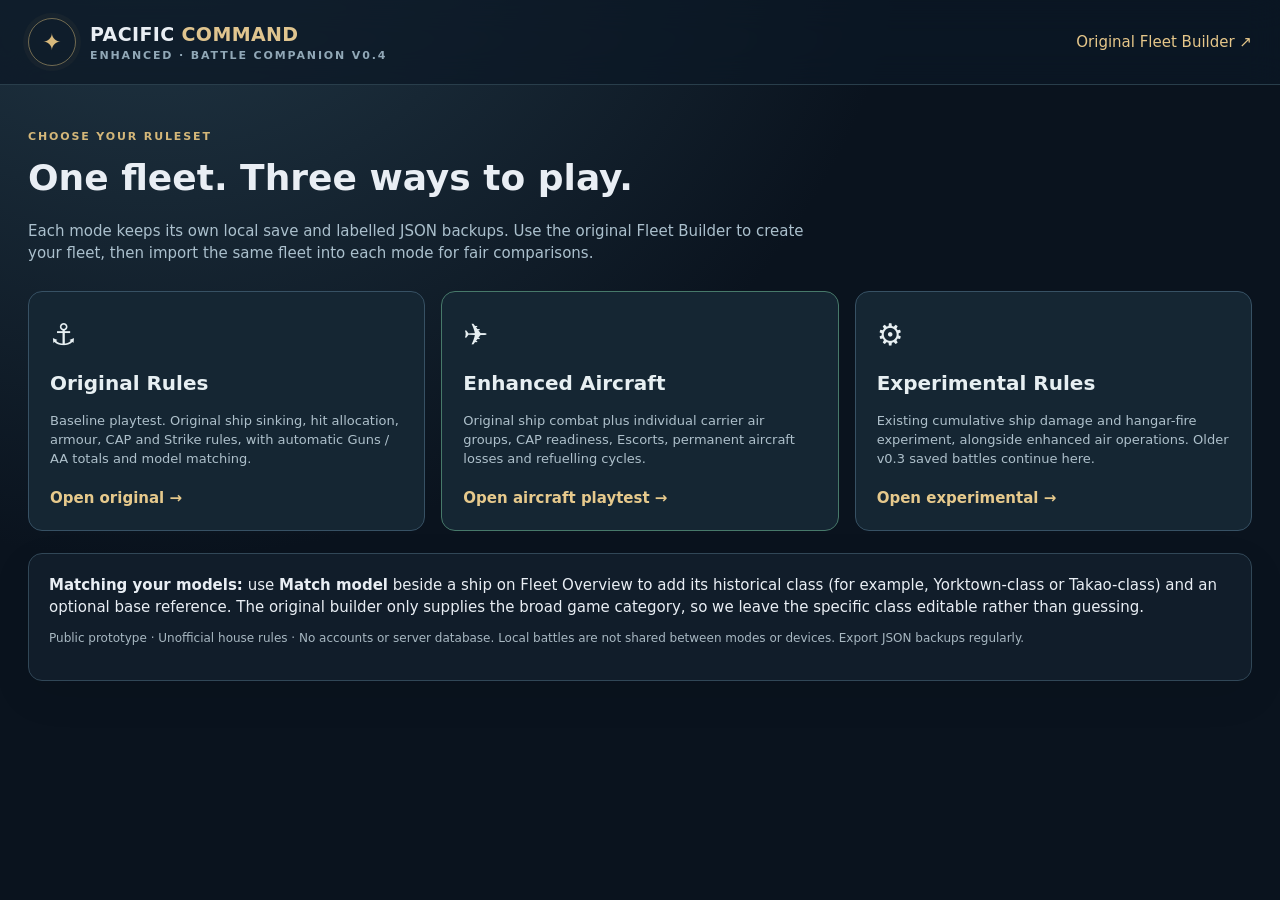
==== commit 9d1d1278: "Publish three game modes landing page v0.4" ====
--- a/index.html
+++ b/index.html
@@ -1,548 +1,7 @@
-<!doctype html>
-<html lang="en">
-<head>
-<meta charset="utf-8">
-<meta name="viewport" content="width=device-width, initial-scale=1">
-<meta name="theme-color" content="#0b1623">
-<meta name="apple-mobile-web-app-capable" content="yes">
-<meta name="apple-mobile-web-app-status-bar-style" content="black-translucent">
-<meta name="apple-mobile-web-app-title" content="Pacific Command">
-<title>Pacific Command Enhanced · Battle Companion</title>
-<style>
-:root{font-family:Inter,ui-sans-serif,system-ui,-apple-system,BlinkMacSystemFont,"Segoe UI",sans-serif;color-scheme:dark;background:#0a131e;color:#e9eef4;font-size:15px;line-height:1.48}
-*{box-sizing:border-box}body{margin:0;min-height:100vh;background:radial-gradient(ellipse at 12% -18%,#243b4a 0,transparent 48%),#0a131e}button,input,select{font:inherit}button{cursor:pointer}button:disabled{opacity:.35;cursor:not-allowed}a{color:#e6c78a;text-decoration:none}a:hover{text-decoration:underline}.shell{max-width:1360px;margin:0 auto;padding:0 28px 80px}.topbar{background:#0c1825bb;border-bottom:1px solid #293e4b;backdrop-filter:blur(16px)}.topinner{max-width:1360px;margin:auto;padding:18px 28px;display:flex;align-items:center;justify-content:space-between;gap:16px}.brand{display:flex;gap:14px;align-items:center}.roundel{width:48px;height:48px;border:1px solid #d3b87980;border-radius:50%;display:grid;place-items:center;color:#d8b97c;font-size:23px;box-shadow:0 0 0 5px #d6b66c09}.brandline{font-size:19px;font-weight:750;letter-spacing:.02em}.brandline span{color:#e0c58f}.brand-sub{font-size:11px;color:#91a8b7;letter-spacing:.17em;text-transform:uppercase;font-weight:650}.header-side{display:flex;align-items:center;gap:12px}.round{background:#182a36;border:1px solid #3a5261;border-radius:50px;padding:7px 12px;font-variant-numeric:tabular-nums;color:#d9e7ee}.muted{color:#90a4b3}.small{font-size:12px}.xsmall{font-size:11px}.eyebrow{font-size:11px;text-transform:uppercase;letter-spacing:.17em;color:#d4b779;font-weight:800}.top-content{margin-top:28px;display:flex;justify-content:space-between;align-items:flex-end;gap:15px;flex-wrap:wrap}.top-content h1{font-size:clamp(25px,3vw,36px);margin:5px 0;font-weight:750;line-height:1.15;letter-spacing:-.03em}.top-content p{margin:5px 0;color:#a7bac6}.tools{display:flex;gap:9px;flex-wrap:wrap}.btn{border:1px solid #354a58;background:#182b3b;color:#e6eff4;border-radius:9px;padding:9px 12px;font-size:13px;font-weight:650;display:inline-flex;align-items:center;gap:7px;justify-content:center;min-height:38px}.btn:hover:not(:disabled){background:#263d4d;border-color:#67808e}.btn.primary{background:#d7b773;border-color:#e4c98f;color:#17212d}.btn.primary:hover{background:#efd49b}.btn.danger{color:#ffd4cc;border-color:#744d48;background:#442b2c}.btn.quiet{background:transparent}.btn.sm{min-height:29px;padding:4px 9px;font-size:12px}.btn.xs{min-height:26px;padding:3px 7px;font-size:11px}.btn.active{color:#1b2730;background:#d5b87b;border-color:#d5b87b}.tabs{display:flex;gap:7px;border-bottom:1px solid #2d4250;margin:24px 0 25px;overflow:auto}.tab{padding:12px 18px;background:transparent;border:0;border-bottom:3px solid transparent;color:#97afbd;white-space:nowrap;font-size:14px;font-weight:720}.tab.active{border-bottom-color:#dbbb7b;color:#f3e2be}.tab:hover{color:#fff}.panel{border:1px solid #314757;background:#111e2bf2;border-radius:14px;padding:20px;box-shadow:0 14px 40px #00000014}.panel+.panel{margin-top:16px}.sectionhead{display:flex;align-items:center;justify-content:space-between;gap:15px;margin-bottom:15px}.sectionhead h2{margin:0;font-size:19px}.sectionhead h3{margin:0;font-size:16px}.note{font-size:12px;color:#a8b8c2}.callout{padding:13px 15px;background:#1a2c3a;border-left:3px solid #c5a76f;border-radius:7px;color:#c8d7de;font-size:13px;margin:13px 0}.warning{border-left-color:#d88b6c;background:#372b2b}.badge{display:inline-flex;align-items:center;gap:5px;border:1px solid #526456;border-radius:50px;padding:4px 9px;font-size:11px;font-weight:700;color:#b2d7bd;background:#22372e;white-space:nowrap}.badge.orange{color:#f2cf93;border-color:#715a35;background:#3d3426}.badge.red{color:#f7aca6;border-color:#714641;background:#3b262a}.badge.gray{color:#bccbd2;border-color:#4a5b66;background:#27313c}.hero{display:grid;grid-template-columns:1.25fr 1fr;gap:18px}.hero .panel{height:100%}.flowline{display:flex;align-items:center;gap:9px;margin:12px 0}.stage{border:1px solid #405564;border-radius:10px;background:#172837;padding:12px;min-width:0;flex:1}.stage b{font-size:13px;display:block}.stage span{font-size:11px;color:#99afbf}.arrow{color:#d9c18f}.builder-actions{display:flex;gap:10px;flex-wrap:wrap;margin:20px 0 8px}.guide{display:grid;grid-template-columns:repeat(3,1fr);gap:12px}.guide .card{padding:16px;border-radius:10px;background:#152534;border:1px solid #314654}.guide .num{font-size:12px;color:#e8c785;font-weight:850}.guide strong{display:block;margin:7px 0 4px}.guide p{font-size:12px;color:#abbcc8;margin:0}.statgrid{display:grid;grid-template-columns:repeat(5,1fr);gap:10px;margin-bottom:20px}.stat{background:#152635;border:1px solid #32495a;border-radius:12px;padding:16px}.stat .k{font-size:11px;letter-spacing:.08em;text-transform:uppercase;color:#a6b9c5;font-weight:700}.stat .v{font-size:27px;line-height:1.15;margin:5px 0;font-weight:800;font-variant-numeric:tabular-nums}.stat .s{font-size:11px;color:#8ca4b3}.stat.emph{border-color:#746448;background:#282b28}.stat.emph .v{color:#ebd39d}.tf{margin-bottom:20px}.tf-head{display:flex;justify-content:space-between;align-items:flex-start;gap:15px;padding:0 0 14px}.tf-head h2{font-size:19px;margin:3px 0}.tf-stats{display:flex;gap:8px;flex-wrap:wrap}.mini-stat{border:1px solid #355166;background:#182b39;border-radius:8px;padding:8px 12px;min-width:80px}.mini-stat .v{font-size:22px;font-weight:800;font-variant-numeric:tabular-nums}.mini-stat .k{color:#9fb3bf;font-size:10px;text-transform:uppercase}.fleettable{width:100%;border-collapse:collapse}.fleettable th{color:#9caebb;font-weight:750;text-transform:uppercase;letter-spacing:.08em;font-size:10px;text-align:left;border-bottom:1px solid #314656;padding:8px 10px}.fleettable td{border-bottom:1px solid #2a3e4b;padding:11px 10px;vertical-align:middle;font-size:13px}.fleettable tr:last-child td{border-bottom:0}.shipname{font-weight:720;font-size:13px}.shipmeta{font-size:11px;color:#91a8b8}.ko{opacity:.55}.ko .shipname{text-decoration:line-through}.track{display:flex;gap:3px;min-width:120px;align-items:center;margin:4px 0 3px}.pip{height:8px;min-width:7px;flex:1;background:#385060;border-radius:3px}.pip.hit{background:#cf8d69}.progressText{font-size:11px;color:#b9c8d0;font-variant-numeric:tabular-nums}.damagecontrols{display:flex;gap:5px;align-items:center;flex-wrap:wrap}.twocol{display:grid;grid-template-columns:1fr 1fr;gap:14px}.fighter-stats{display:flex;gap:12px;flex-wrap:wrap}.carrier-card{margin-bottom:16px}.carrierhead{display:flex;justify-content:space-between;gap:10px;align-items:flex-start;flex-wrap:wrap;margin-bottom:18px}.carrierhead h3{font-size:19px;margin:4px 0 0}.carrier-stats{display:flex;gap:9px;flex-wrap:wrap}.chip{padding:7px 10px;border-radius:8px;background:#213849;border:1px solid #3c5261;min-width:94px}.chip b{font-size:21px;line-height:1.2;display:block}.chip span{font-size:10px;color:#a9bac6}.squadron-table{border:1px solid #345063;border-radius:11px;overflow:hidden}.squadronrow{display:grid;grid-template-columns:110px 156px 1fr 82px;gap:10px;align-items:center;padding:13px;border-bottom:1px solid #304656}.squadronrow:last-child{border-bottom:0}.group-type{font-weight:800}.group-type small{display:block;color:#8fa7b6;font-size:11px;font-weight:450}.count{display:flex;align-items:center;gap:6px}.count b{font-size:18px;min-width:26px;text-align:center;font-variant-numeric:tabular-nums}.states{display:flex;flex-wrap:wrap;gap:5px}.state{border-radius:7px;background:#172a39;border:1px solid #385060;color:#b6c7d0;font-size:11px;padding:7px 9px;min-width:73px}.state.active{background:#d6b979;color:#14202b;border-color:#d6b979;font-weight:800}.state:disabled{opacity:.3}.input{width:100%;min-width:0;background:#0c1926;border:1px solid #49606c;border-radius:7px;color:#f3f4ee;padding:8px 9px;outline:none}.input:focus{border-color:#d4b67c}.input.narrow{width:72px}.input.hitinput{width:56px;padding:6px 6px;text-align:center}.input.dark{color:#fff}.subheader{font-size:11px;letter-spacing:.11em;color:#a5bbca;text-transform:uppercase;font-weight:850;margin:15px 0 6px}.low{background:#2b2830;border-color:#6f4a46}.right{display:flex;align-items:center;gap:6px;justify-content:flex-end}.details{border:1px solid #344c5b;background:#142532;border-radius:10px;padding:13px;margin-top:15px}.detail-grid{display:grid;grid-template-columns:1fr 1fr;gap:12px;align-items:end}.details label{display:block;color:#a9bbc8;font-size:12px;margin-bottom:4px}.ship-tags{display:flex;gap:8px;align-items:center;flex-wrap:wrap}.footer{color:#7e96a7;font-size:11px;margin-top:32px;border-top:1px solid #263b49;padding-top:17px;display:flex;justify-content:space-between;gap:12px;flex-wrap:wrap}.modal-wrap{position:fixed;inset:0;background:#030912ba;display:flex;align-items:center;justify-content:center;z-index:40;padding:20px}.modal{width:min(95vw,560px);max-height:90vh;overflow:auto;background:#152738;border:1px solid #5b7180;border-radius:15px;padding:22px;box-shadow:0 30px 100px #0009}.modal h2{margin:0 0 6px}.modal-head{display:flex;align-items:center;justify-content:space-between}.form-row{display:flex;gap:10px;align-items:center;flex-wrap:wrap;margin:16px 0}.form-row label{min-width:180px;color:#b8cad3}.form-row input{width:76px}.log{list-style:none;padding:0;margin:0}.log li{border-bottom:1px solid #293e4c;padding:9px 2px;font-size:12px;color:#b3c5d0}.log li:last-child{border:0}.log time{color:#d7bb7c;font-weight:650;margin-right:9px}.empty{text-align:center;padding:45px 25px;color:#aebdc7}.tick{color:#b7d9b9}.hidden{display:none !important}hr{border:0;border-top:1px solid #314552;margin:15px 0} .desktop-only{display:initial}
-@media(max-width:1050px){.statgrid{grid-template-columns:repeat(3,1fr)}.squadronrow{grid-template-columns:90px 130px 1fr}.squadronrow .lossbox{grid-column:2/-1}.hero{grid-template-columns:1fr}}
-@media(max-width:720px){.shell{padding:0 12px 45px}.topinner{padding:13px 12px}.brandline{font-size:15px}.brand-sub{font-size:9px}.roundel{width:38px;height:38px}.header-side .round{display:none}.panel{padding:14px}.statgrid{grid-template-columns:repeat(2,1fr)}.stat .v{font-size:23px}.twocol,.guide,.detail-grid{grid-template-columns:1fr}.fleettable{display:block;overflow:auto}.tf-head{display:block}.tf-stats{margin-top:10px}.squadronrow{grid-template-columns:1fr auto;gap:10px}.squadronrow .states{grid-column:1/-1}.squadronrow .lossbox{grid-column:1/-1}.states .state{flex:1}.top-content{margin-top:18px}.tabs{margin:15px 0}.tab{padding:10px 12px}.tools{width:100%}.tools .btn{flex:1}}
-
-
-/* v0.2 — operational colour language: blue = gunnery, teal = AA,
-   green = ready/on station, amber = low fuel/rearming, red = damage/KO. */
-:root { --gun:#74bde7; --aa:#72d3b3; --ready:#80d39e; --warn:#edbd71; --danger:#ea8b83; --strike:#e4a17a; }
-.stat, .mini-stat { position:relative; overflow:hidden; }
-.stat::before,.mini-stat::before{content:'';position:absolute;inset:0 auto 0 0;width:3px;background:#506577}
-.stat.metric-guns,.mini-stat.metric-guns{background:linear-gradient(110deg,rgba(52,124,168,.19),#152635 70%);border-color:#416782}
-.stat.metric-guns::before,.mini-stat.metric-guns::before{background:var(--gun)}
-.stat.metric-guns .v,.mini-stat.metric-guns .v{color:var(--gun)}
-.stat.metric-aa,.mini-stat.metric-aa{background:linear-gradient(110deg,rgba(41,137,107,.18),#152635 70%);border-color:#3b7268}
-.stat.metric-aa::before,.mini-stat.metric-aa::before{background:var(--aa)}
-.stat.metric-aa .v,.mini-stat.metric-aa .v{color:var(--aa)}
-.stat.metric-cap-aloft,.mini-stat.metric-cap-aloft{background:linear-gradient(110deg,rgba(49,122,87,.13),#152635 80%);border-color:#365e53}
-.stat.metric-cap-aloft::before,.mini-stat.metric-cap-aloft::before{background:var(--ready)}
-.stat.metric-cap-aloft .v,.mini-stat.metric-cap-aloft .v{color:var(--ready)}
-.stat.metric-strike-airborne,.mini-stat.metric-strike-airborne,.mini-stat.metric-airborne-strike,.mini-stat.metric-ready-strike{background:linear-gradient(110deg,rgba(159,93,59,.16),#152635 80%);border-color:#6c5147}
-.stat.metric-strike-airborne::before,.mini-stat.metric-strike-airborne::before,.mini-stat.metric-airborne-strike::before,.mini-stat.metric-ready-strike::before{background:var(--strike)}
-.stat.metric-strike-airborne .v,.mini-stat.metric-strike-airborne .v,.mini-stat.metric-airborne-strike .v,.mini-stat.metric-ready-strike .v{color:var(--strike)}
-.mini-stat.metric-ready-escort,.mini-stat.metric-airborne-escort{border-color:#6a6382;background:linear-gradient(110deg,rgba(106,84,163,.15),#152635 80%)}
-.mini-stat.metric-ready-escort::before,.mini-stat.metric-airborne-escort::before{background:#ad9dde}
-.mini-stat.metric-ready-escort .v,.mini-stat.metric-airborne-escort .v{color:#c0b2f2}
-.tf{border-top:3px solid #d9b977}
-.tf.tf-1{border-top-color:var(--gun)}
-.tf.tf-2{border-top-color:var(--aa)}
-.tf-head h2{display:flex;align-items:center;gap:11px;flex-wrap:wrap}
-.fleettable tr.damaged td:first-child{box-shadow:inset 3px 0 0 #bb885b}
-.fleettable tr.ko{opacity:1;background:#4d28292b}
-.fleettable tr.ko td:first-child{box-shadow:inset 3px 0 0 #d7746b}
-.fleettable tr.ko .shipname,.fleettable tr.ko .progressText{color:#f2a69b}
-.fleettable tr.ko td:not(:last-child){opacity:.78}
-.pip.hit{background:linear-gradient(90deg,#d9925f,#ecb56d)}
-.fleettable tr.ko .pip.hit{background:#c65c5c}
-.action-attack{color:#f3cfad;border-color:#655347;background:#2d2b2c}
-.action-attack:hover:not(:disabled){border-color:#ae7659;background:#3b3231}
-.airsummary{display:flex;flex-wrap:wrap;align-items:stretch;gap:10px;border:1px solid #395468;border-radius:13px;padding:13px;background:linear-gradient(110deg,#172a39,#101e2b);margin:20px 0 7px}
-.airsummary .summary-label{flex:1 1 185px;align-self:center}
-.airsummary .summary-label b{display:block;color:#e8c991;font-size:14px}
-.airsummary .summary-label span{display:block;margin-top:4px}
-.airsummary .mini-stat{flex:1 1 108px;min-width:106px;padding:11px 10px}
-.deckbox{display:flex;justify-content:space-between;align-items:center;gap:12px;flex-wrap:wrap;padding:12px;border-radius:10px;margin-bottom:13px;border:1px solid #345767;background:#172c38}
-.deckbox.deck-busy{border-color:#866945;background:#302b27}
-.deckbox.deck-free{border-left:3px solid #5ab99b}
-.deckbox .launch-actions{display:flex;gap:6px;flex-wrap:wrap}
-.carrier-card{border-top:3px solid #759db5}
-.carrier-card.low{border-top-color:#d16b6b}
-.carrier-stats .fighter-chip{background:#213e43;border-color:#356f6a}
-.carrier-stats .fighter-chip b{color:#7cd9c5}
-.carrier-stats .bomber-chip{background:#40322e;border-color:#755747}
-.carrier-stats .bomber-chip b{color:#efba88}
-.carrier-stats .reserve-chip{background:#202e3c;border-color:#344e64}
-.squadronrow.group-cap{border-left:3px solid #58b898;background:linear-gradient(90deg,#16362e70,transparent 44%)}
-.squadronrow.group-escort{border-left:3px solid #9b91d3;background:linear-gradient(90deg,#3c355370,transparent 44%)}
-.squadronrow.group-strike{border-left:3px solid #e2a16f;background:linear-gradient(90deg,#46302570,transparent 44%)}
-.squadronrow .group-type{letter-spacing:.02em}
-.group-cap .group-type{color:#90dfbd}
-.group-escort .group-type{color:#c1b4ee}
-.group-strike .group-type{color:#f3bf97}
-.state.status-ready.active{background:#317759;border-color:#65c896;color:#f1fff8}
-.state.status-air1.group-cap.active{background:#26715b;border-color:#6fceb1;color:#f0fff9}
-.state.status-air1.group-escort.active{background:#60539b;border-color:#ad9ad9;color:#fff}
-.state.status-air1.group-strike.active{background:#98603f;border-color:#e0a172;color:#fff6ec}
-.state.status-air2.active{background:#a67a32;border-color:#e9bd67;color:#fff8e6}
-.state.status-rearm.active{background:#7f4a35;border-color:#d79a65;color:#fff3e9}
-.state:not(.active):hover{border-color:#8698a5;background:#233b49}
-.lossbox .btn.danger:hover{background:#603738}
-@media(max-width:720px){.airsummary .mini-stat{flex:1 1 42%}.deckbox .launch-actions{width:100%}.deckbox .launch-actions .btn{flex:1}.tf-head h2{font-size:17px}}
-
-/* v0.3 - early CAP recovery is a deliberate tactical choice. */
-.btn.caution{background:#493c27;border-color:#9d7842;color:#ffe0a5}.btn.caution:hover:not(:disabled){background:#604c2c;border-color:#cc9d52}
-
-</style>
-</head>
-<body>
-<div id="app"></div>
-<input type="file" id="fleet-file" accept=".json,application/json" hidden>
-<input type="file" id="battle-file" accept=".json,application/json" hidden>
-<script>
-/* Pacific Command Enhanced — independent companion, v0.3
-   Import shape verified against Type37/WarLore builder source (Nov 2026).
-   Game values are playtest house rules; original game remains authoritative for published rules.
-   No third-party code used. Runs without external scripts or services.
-*/
-'use strict';
-const CLASSES = {
-  'fleet-carrier':  {short:'CV', name:'Fleet carrier',  guns:0,aa:1,capacity:15,ko:8, carrier:true},
-  'light-carrier':  {short:'CVL',name:'Light carrier',  guns:0,aa:1,capacity:6, ko:6, carrier:true},
-  'seaplane-tender':{short:'AV', name:'Seaplane tender',guns:0,aa:1,capacity:0, ko:2},
-  'battleship':     {short:'BB', name:'Battleship',     guns:8,aa:1,capacity:0, ko:12},
-  'heavy-cruiser':  {short:'CA', name:'Heavy cruiser',  guns:4,aa:1,capacity:0, ko:6},
-  'light-cruiser':  {short:'CL', name:'Light cruiser',  guns:2,aa:1,capacity:0, ko:4},
-  'destroyer':      {short:'DD', name:'Destroyers',     guns:1,aa:1,capacity:0, ko:2,screen:true},
-  'submarine':      {short:'SS', name:'Submarines',     guns:1,aa:0,capacity:0, ko:2,screen:true},
-  'auxiliary':      {short:'AUX',name:'Auxiliaries',   guns:0,aa:0,capacity:0, ko:2,screen:true},
-  'fighter-sqn':    {short:'F',  name:'Fighter squadron', aircraft:true},
-  'bomber-sqn':     {short:'B',  name:'Bomber squadron', aircraft:true}
-};
-const GROUPS = ['cap','escort','strike'];
-const LABELS = {cap:'CAP',escort:'Escort',strike:'Strike'};
-const STORAGE_KEY='pce-companion-v03';
-const OLD_STORAGE_KEY='pce-companion-v02';
-const LEGACY_STORAGE_KEY='pce-companion-v01';
-let battle=null, undoStack=[], tab='builder', modal=null, notice='', storageOk=true;
-const clone=(v)=>JSON.parse(JSON.stringify(v));
-const escapeHtml=(v)=>String(v??'').replace(/[&<>"']/g,c=>({'&':'&amp;','<':'&lt;','>':'&gt;','"':'&quot;',"'":'&#39;'}[c]));
-const safeId=(s)=>String(s).replace(/[^a-zA-Z0-9_-]/g,'');
-const number=(v,min=0,max=999)=>Math.max(min,Math.min(max,Number.parseInt(v,10)||0));
-const cls=(s)=>CLASSES[s.classId];
-const isKo=(s)=>s.damage>=s.ko;
-const carriers=(tf)=>tf.ships.filter(s=>s.air);
-const currentCarriers=(tf)=>carriers(tf).filter(c=>!isKo(c));
-const allCarriers=()=>battle?battle.tfs.flatMap((tf,ti)=>carriers(tf).map(s=>({tf,ti,s}))):[];
-function pickId(ti,ui,index){return `tf${ti}-u${ui}-${index}`;}
-function effectiveCapacity(classId,mods){
-  let n=CLASSES[classId].capacity||0;
-  if(n && CLASSES[classId].carrier && mods.includes('increased-aircraft')) n+=3;
-  if(n && mods.includes('aircraft-shortage')) n=Math.ceil(n/2);
-  return n;
-}
-function makeBattle(fleet){
-  if(!fleet || !Array.isArray(fleet.taskForces) || fleet.taskForces.length<1 || fleet.taskForces.length>30) throw Error('Not a valid Pacific Command builder export (taskForces not found).');
-  const mods=Array.isArray(fleet.mods)?fleet.mods.filter(x=>typeof x==='string'):[];
-  const b={format:'pce-battle-v03',name:String(fleet.name||'Untitled Fleet'),faction:fleet.faction||'',era:fleet.era||'',mods,round:1,started:false,sourceFleet:clone(fleet),tfs:[],log:[]};
-  fleet.taskForces.forEach((sourceTF,ti)=>{
-    const tf={id:`TF${String(ti+1).padStart(2,'0')}`,name:String(sourceTF.callSign||`Task Force ${ti+1}`),commander:String(sourceTF.commander||''),ships:[],screens:[],pool:{fighters:0,bombers:0},pending:{confirmed:0,unconfirmed:0}};
-    if(!Array.isArray(sourceTF.units))throw Error(`Task force ${ti+1} has no units.`);
-    const screens={};
-    sourceTF.units.forEach((u,ui)=>{
-      const c=CLASSES[u.classId];
-      if(!c)throw Error(`Unsupported class: ${u.classId}`);
-      const qty=number(u.qty||1,1,200);
-      if(u.classId==='fighter-sqn'){tf.pool.fighters+=qty;return;}
-      if(u.classId==='bomber-sqn'){tf.pool.bombers+=qty;return;}
-      if(c.screen){
-        const old=screens[u.classId]||{id:`${ti}-scr-${safeId(u.classId)}`,classId:u.classId,initial:0,remaining:0,partial:0,ko:c.ko};
-        old.initial+=qty;old.remaining+=qty;screens[u.classId]=old;return;
-      }
-      for(let si=0;si<qty;si++){
-        const prefix=String(u.pennant||'').trim();
-        const name=prefix?(qty>1?`${prefix} ${si+1}`:prefix):`${c.short} ${tf.ships.filter(s=>s.classId===u.classId).length+1}`;
-        const s={id:pickId(ti,ui,si),classId:u.classId,name,damage:0,ko:c.ko,capacity:effectiveCapacity(u.classId,mods)};
-        if(c.carrier) s.air={fighters:0,bombers:0,deck:{usedRound:0,operation:''},groups:{cap:{count:0,status:'ready'},escort:{count:0,status:'ready'},strike:{count:0,status:'ready'}}};
-        tf.ships.push(s);
-      }
-    });
-    tf.screens=Object.values(screens);
-    const cs=carriers(tf);
-    // Export pools aircraft at TF level. Assign to carriers proportionally, never exceeding capacity.
-    for(const key of ['fighters','bombers']){
-      let remaining=tf.pool[key];
-      while(remaining>0){
-        const options=cs.filter(s=>s.air.fighters+s.air.bombers<s.capacity);
-        if(!options.length)break;
-        options.sort((a,b)=>((a.air.fighters+a.air.bombers)/Math.max(1,a.capacity))-((b.air.fighters+b.air.bombers)/Math.max(1,b.capacity)));
-        options[0].air[key]++;remaining--;
-      }
-      tf.pool[key]=remaining;
-    }
-    for(const s of cs){s.air.groups.cap.count=s.air.fighters;s.air.groups.strike.count=s.air.bombers;}
-    b.tfs.push(tf);
-  });
-  b.log.push({round:1,text:`Battle created from ${b.name}. Check squadron distribution before launching.`});
-  return b;
-}
-function demoFleet(){
-  return {name:'First Carrier Division · Demo',faction:'IJN',era:'Early War',scale:3,budget:300,mods:[],taskForces:[
-    {callSign:'Carrier Force',commander:'Vice Admiral Nagumo',units:[
-      {classId:'fleet-carrier',qty:1,pennant:'Akagi'},{classId:'fleet-carrier',qty:1,pennant:'Kaga'},
-      {classId:'heavy-cruiser',qty:1,pennant:'Tone'},{classId:'heavy-cruiser',qty:1,pennant:'Chikuma'},
-      {classId:'destroyer',qty:6},{classId:'fighter-sqn',qty:12},{classId:'bomber-sqn',qty:16}]},
-    {callSign:'Surface Support',commander:'',units:[
-      {classId:'battleship',qty:1,pennant:'Haruna'},{classId:'light-cruiser',qty:1,pennant:'Nagara'},
-      {classId:'destroyer',qty:4}]}
-  ]};
-}
-function tfTotals(tf){
-  let guns=0,aa=0,cap=0,capStation=0,capLow=0,readyStrike=0,readyEscort=0,airStrike=0,airEscort=0,active=0;
-  for(const s of tf.ships){
-    if(isKo(s))continue;
-    active++;
-    guns+=cls(s).guns;aa+=cls(s).aa;
-    if(s.air){
-      const g=s.air.groups;
-      if(g.cap.status==='air1'){cap+=g.cap.count;capStation+=g.cap.count;}
-      if(g.cap.status==='air2'){cap+=g.cap.count;capLow+=g.cap.count;}
-      if(g.strike.status==='ready')readyStrike+=g.strike.count;
-      if(g.escort.status==='ready')readyEscort+=g.escort.count;
-      if(g.strike.status==='air1')airStrike+=g.strike.count;
-      if(g.escort.status==='air1')airEscort+=g.escort.count;
-    }
-  }
-  for(const sc of tf.screens){guns+=CLASSES[sc.classId].guns*sc.remaining;aa+=CLASSES[sc.classId].aa*sc.remaining;}
-  return {guns,aa,cap,capStation,capLow,readyStrike,readyEscort,airStrike,airEscort,strike:airStrike,escort:airEscort,active};
-}
-function grandTotals(){
-  let guns=0,aa=0,cap=0,strike=0,ships=0,remaining=0;
-  if(!battle)return {guns,aa,cap,strike,ships,remaining};
-  for(const tf of battle.tfs){const t=tfTotals(tf);guns+=t.guns;aa+=t.aa;cap+=t.cap;strike+=t.airStrike;ships+=tf.ships.length;remaining+=t.active;}
-  return {guns,aa,cap,strike,ships,remaining};
-}
-function log(text){battle.log.unshift({round:battle.round,text});battle.log=battle.log.slice(0,160);}
-function persist(){
-  try{localStorage.setItem(STORAGE_KEY,JSON.stringify({battle,undoStack}));storageOk=true;}
-  catch(e){storageOk=false;console.warn('Saving disabled by browser',e);}
-}
-function normalizeBattle(data){
-  if(!data || !['pce-battle-v01','pce-battle-v02','pce-battle-v03'].includes(data.format)||!Array.isArray(data.tfs))throw Error('Not a Pacific Command Enhanced battle backup.');
-  for(let ti=0;ti<data.tfs.length;ti++){
-    const tf=data.tfs[ti];
-    tf.id=`TF${String(ti+1).padStart(2,'0')}`;
-    tf.name=String(tf.name||tf.id);
-    for(const ship of tf.ships||[]){
-      if(!ship.air)continue;
-      // Legacy v0.2 deck flags are retained for safe round-trip backups but no longer limit launches.
-      for(const key of GROUPS){
-        const g=ship.air.groups?.[key];if(!g)continue;
-        if(g.status==='rearm' && !Number.isFinite(g.readyAtRound))g.readyAtRound=Number(data.round)+1;
-        else if(g.status!=='rearm')delete g.readyAtRound;
-      }
-    }
-  }
-  data.format='pce-battle-v03';
-  return data;
-}
-function restore(){
-  try{
-    const raw=localStorage.getItem(STORAGE_KEY)||localStorage.getItem(OLD_STORAGE_KEY)||localStorage.getItem(LEGACY_STORAGE_KEY);
-    const data=JSON.parse(raw||'null');
-    if(data?.battle && ['pce-battle-v01','pce-battle-v02','pce-battle-v03'].includes(data.battle.format)){
-      battle=normalizeBattle(data.battle);
-      undoStack=Array.isArray(data.undoStack)?data.undoStack.slice(-40):[];
-      tab='fleet';persist();
-    }
-  }catch(e){console.warn('Could not restore saved game',e);}
-}
-function commit(action,fn){if(!battle)return;const before=clone(battle);const msg=fn();if(msg===false)return;undoStack.push(before);undoStack=undoStack.slice(-40);if(typeof msg==='string')log(msg);notice='';persist();render();}
-function undo(){if(!undoStack.length)return;battle=undoStack.pop();notice='Last change undone';persist();render();}
-function importFleet(fleet){
-  try{
-    const next=makeBattle(fleet);
-    if(battle && !confirm('Start a new battle? Your current battle will be replaced. Export it first if you want to keep a backup.'))return;
-    battle=next;undoStack=[];tab='fleet';notice='Fleet imported. Check carrier squadron assignments before beginning.';persist();render();
-  }catch(e){alert('Import failed: '+e.message);}
-}
-function importBattle(data){
-  const upgraded=normalizeBattle(clone(data));
-  if(battle&&!confirm('Replace the current battle with this saved battle?'))return;
-  battle=upgraded;undoStack=[];tab='fleet';notice='Battle backup restored';persist();render();
-}
-function backupName(){return `PCE_${battle.name}_round_${battle.round}.json`.replace(/[^A-Za-z0-9_.-]+/g,'_');}
-function download(data,filename){const a=document.createElement('a');const blob=new Blob([JSON.stringify(data,null,2)],{type:'application/json'});const url=URL.createObjectURL(blob);a.href=url;a.download=filename.replace(/[^A-Za-z0-9_.-]+/g,'_');document.body.append(a);a.click();a.remove();setTimeout(()=>URL.revokeObjectURL(url),3000);}
-async function shareBackup(){
-  if(!battle)return;
-  const filename=backupName();
-  const file=new File([JSON.stringify(battle,null,2)],filename,{type:'application/json'});
-  try{
-    if(navigator.share && (!navigator.canShare||navigator.canShare({files:[file]}))){
-      await navigator.share({files:[file],title:'Pacific Command Enhanced battle backup'});
-    }else download(battle,filename);
-  }catch(err){if(err?.name!=='AbortError')download(battle,filename);}
-}
-function getTF(i){return battle?.tfs[Number(i)];}
-function getShip(i,j){return getTF(i)?.ships[Number(j)];}
-function getScreen(i,j){return getTF(i)?.screens[Number(j)];}
-function findCarrier(ti,si){const s=getShip(ti,si);return s&&s.air?s:null;}
-function modifyPool(ti,si,key,diff){
-  const s=findCarrier(ti,si),tf=getTF(ti);if(!s||!tf||isKo(s))return;
-  if(battle.started){notice='Aircraft can only be transferred between carriers during pre-battle setup.';render();return;}
-  const air=s.air;
-  const statuses=Object.values(air.groups).map(g=>g.status);
-  if(statuses.some(st=>st!=='ready')){notice='Aircraft transfers require all groups to be Ready.';render();return;}
-  if(diff>0){if(tf.pool[key]<=0||air.fighters+air.bombers>=s.capacity)return;}
-  else {if(air[key]<=0)return;}
-  commit('assignment',()=>{
-    air[key]+=diff;tf.pool[key]-=diff;
-    if(key==='fighters'){
-      if(diff>0)air.groups.cap.count++;
-      else if(air.groups.cap.count>0)air.groups.cap.count--;
-      else if(air.groups.escort.count>0)air.groups.escort.count--;
-    }
-    else air.groups.strike.count=Math.max(0,Math.min(air.groups.strike.count+diff,air.bombers));
-    return `${s.name}: ${key} assigned ${diff>0?'+1':'−1'} (${air[key]}).`;
-  });
-}
-function adjustGroup(ti,si,group,diff){
-  const s=findCarrier(ti,si);if(!s||isKo(s))return;
-  const g=s.air.groups[group];if(g.status!=='ready'){notice='Group allocations can be changed only while Ready.';render();return;}
-  const max=group==='strike'?s.air.bombers:s.air.fighters-s.air.groups[group==='cap'?'escort':'cap'].count;
-  if(g.count+diff<0||g.count+diff>max)return;
-  commit('allocation',()=>{g.count+=diff;return `${s.name} ${LABELS[group]} allocation ${g.count}.`;});
-}
-function statusLabel(status,group=''){
-  if(status==='ready')return 'Ready';
-  if(status==='rearm')return 'Refuel/Rearm';
-  if(status==='air1')return group==='cap'?'On Station':'Airborne';
-  if(status==='air2')return 'Low Fuel';
-  return status;
-}
-function launchGroup(ti,si,group){
-  const s=findCarrier(ti,si);if(!s||isKo(s)||!['cap','escort','strike'].includes(group))return;
-  const g=s.air.groups;
-  if(g[group].status!=='ready'||g[group].count===0){notice='This air group must be Ready and contain aircraft before launching.';render();return;}
-  // One sortie per group until its own Refuel/Rearm completes. CAP, Escort and Strike
-  // may launch within the same round; Low Fuel CAP does not block other groups.
-  commit('launch',()=>{
-    g[group].status='air1';delete g[group].readyAtRound;
-    const together=group==='strike' && g.escort.status==='ready' && g.escort.count>0;
-    if(together){g.escort.status='air1';delete g.escort.readyAtRound;}
-    battle.started=true;
-    return `${s.name} launched ${LABELS[group]} (${g[group].count})${together?` + Escort (${g.escort.count})`:''}.`;
-  });
-}
-function recoverCapEarly(ti,si){
-  const s=findCarrier(ti,si);if(!s||isKo(s))return;
-  const cap=s.air.groups.cap;
-  if(cap.status!=='air1'||cap.count===0){notice='CAP can be recovered early only while On Station.';render();return;}
-  if(!confirm(`Recover ${s.name} CAP early at the end of Round ${battle.round}? It will be unavailable in Round ${battle.round+1} while refuelling, and Ready at the start of Round ${battle.round+2}.`))return;
-  commit('recover-cap',()=>{
-    cap.status='rearm';
-    cap.readyAtRound=battle.round+2;
-    battle.started=true;
-    return `${s.name} recalled CAP early (${cap.count}). Refuel/Rearm in R${battle.round+1}; Ready R${cap.readyAtRound}.`;
-  });
-}
-function changeStatus(ti,si,group,status){
-  const s=findCarrier(ti,si);if(!s||isKo(s)||!GROUPS.includes(group))return;
-  const g=s.air.groups[group];
-  if(!['ready','air1','air2','rearm'].includes(status)||(status==='air2'&&group!=='cap'))return;
-  if(status==='air1'&&g.status==='ready'){launchGroup(ti,si,group);return;}
-  if(status==='air1'&&g.count===0){notice='Assign aircraft to this group before launching.';render();return;}
-  if(g.status===status)return;
-  if(!confirm(`Manual status correction: change ${s.name} ${LABELS[group]} to ${statusLabel(status,group)}?`))return;
-  commit('status',()=>{
-    g.status=status;
-    if(status==='rearm')g.readyAtRound=battle.round+2;
-    else delete g.readyAtRound;
-    return `${s.name} ${LABELS[group]} corrected to ${statusLabel(status,group)}.`;
-  });
-}
-function advanceRound(){
-  commit('round',()=>{
-    const incoming=battle.round+1;
-    const changed=[];
-    for(const tf of battle.tfs)for(const s of carriers(tf))if(!isKo(s))for(const type of GROUPS){
-      const g=s.air.groups[type],old=g.status;
-      if(old==='air1'&&type==='cap')g.status='air2';
-      else if(old==='air1'||old==='air2'){
-        g.status='rearm';
-        g.readyAtRound=incoming+1; // Complete ONE full following round of servicing.
-      }else if(old==='rearm'&&incoming>=Number(g.readyAtRound||incoming)){
-        g.status='ready';delete g.readyAtRound;
-      }
-      if(old!==g.status)changed.push(`${s.name} ${LABELS[type]} → ${statusLabel(g.status,type)}`);
-    }
-    battle.round=incoming;battle.started=true;
-    return `Round ${incoming} begins. ${changed.length?changed.join('; '):'No aircraft status changes.'}`;
-  });
-}
-function loseSquadron(ti,si,group){
-  const s=findCarrier(ti,si);if(!s||isKo(s))return;
-  const g=s.air.groups[group];if(g.count<=0)return;
-  commit('loss',()=>{g.count--;if(group==='strike')s.air.bombers--;else s.air.fighters--;battle.started=true;return `${s.name}: 1 ${group==='strike'?'bomber':'fighter'} squadron permanently lost from ${LABELS[group]}.`;});
-}
-function loseReserve(ti,si,kind){
-  const s=findCarrier(ti,si);if(!s||isKo(s))return;
-  const a=s.air;
-  const unused=kind==='fighters'?a.fighters-a.groups.cap.count-a.groups.escort.count:a.bombers-a.groups.strike.count;
-  if(unused<1)return;
-  commit('loss',()=>{a[kind]--;battle.started=true;return `${s.name}: 1 unassigned ${kind==='fighters'?'fighter':'bomber'} squadron permanently lost.`;});
-}
-function applyAttack(target,confirmed,unconfirmed){
-  confirmed=number(confirmed,0,1000);unconfirmed=number(unconfirmed,0,1000);
-  if(confirmed+unconfirmed===0)return null;
-  const hits=[...Array(confirmed).fill(2),...Array(unconfirmed).fill(1)]; // confirmed first (playtest convention)
-  let consumed=0,points=0,bonus=0,sunk=0;
-  for(const hit of hits){
-    if(target.isScreen){if(target.screen.remaining<=0)break;}
-    else if(isKo(target.ship))break;
-    const rearm=!target.isScreen && !!target.ship.air && target.ship.air.groups.strike.status==='rearm';
-    let dmg=hit;
-    if(hit===2&&rearm&&!bonus){bonus=2;dmg+=2;}
-    if(target.isScreen){
-      const sc=target.screen;
-      let left=dmg;
-      while(left>0 && sc.remaining>0){
-        const canTake=sc.ko-sc.partial;
-        const take=Math.min(left,canTake);
-        sc.partial+=take;left-=take;
-        if(sc.partial>=sc.ko){sc.remaining--;sc.partial=0;sunk++;}
-      }
-    }else{
-      const s=target.ship;
-      s.damage=Math.min(s.ko,s.damage+dmg);
-      if(isKo(s))sunk=1;
-    }
-    points+=dmg;consumed++;
-  }
-  const cfUsed=Math.min(confirmed,consumed);
-  const ucUsed=Math.max(0,consumed-confirmed);
-  return {left:{confirmed:confirmed-cfUsed,unconfirmed:unconfirmed-ucUsed},points,bonus,sunk,consumed};
-}
-function targetLabel(target){return target.isScreen?CLASSES[target.screen.classId].name:target.ship.name;}
-function attack(ti,kind,idx,confirmed,unconfirmed,pending=false){
-  const tf=getTF(ti);if(!tf)return;
-  if(pending){confirmed=tf.pending.confirmed;unconfirmed=tf.pending.unconfirmed;}
-  else if(tf.pending.confirmed+tf.pending.unconfirmed>0){notice=`Resolve or clear the ${tf.name} pending hits before a new attack.`;modal=null;render();return;}
-  const target=kind==='screen'?{isScreen:true,screen:getScreen(ti,idx)}:{isScreen:false,ship:getShip(ti,idx)};
-  if(target.isScreen?!target.screen:!target.ship)return;
-  const name=targetLabel(target);
-  if(!number(confirmed,0,1000)&&!number(unconfirmed,0,1000))return;
-  commit('attack',()=>{
-    const result=applyAttack(target,confirmed,unconfirmed);
-    tf.pending=result.left;
-    battle.started=true;
-    modal=null;
-    return `${tf.name}: ${name} took ${result.points} damage from ${result.consumed} hit(s)${result.bonus?' (includes +2 Hangar Fire)':''}.${result.sunk?' Knockout(s): '+result.sunk+'.':''} ${tf.pending.confirmed+tf.pending.unconfirmed?'Unallocated hits remain.':''}`;
-  });
-}
-function clearPending(ti){const tf=getTF(ti);if(!tf)return;commit('discard',()=>{const n=tf.pending.confirmed+tf.pending.unconfirmed;tf.pending={confirmed:0,unconfirmed:0};return `${tf.name}: ${n} unallocated hit(s) cleared.`;});}
-function reverseDamage(ti,si){const s=getShip(ti,si);if(!s||s.damage===0)return;commit('repair',()=>{s.damage=Math.max(0,s.damage-1);return `${s.name}: corrected damage −1.`;});}
-function changeName(ti,si){const s=getShip(ti,si);if(!s)return;const name=prompt('Ship name',s.name);if(!name||!name.trim()||name.trim()===s.name)return;commit('rename',()=>{const old=s.name;s.name=name.trim().slice(0,80);return `${old} renamed ${s.name}.`;});}
-function renameTaskForce(ti){
-  const tf=getTF(ti);if(!tf)return;
-  const name=prompt(`Name for ${tf.id} (identifier stays unchanged):`,tf.name);
-  if(!name||!name.trim()||name.trim()===tf.name)return;
-  commit('rename-tf',()=>{const old=tf.name;tf.name=name.trim().slice(0,90);return `${tf.id} renamed from ${old} to ${tf.name}.`;});
-}
-function editScreenCount(ti,scidx,dir){
-  const sc=getScreen(ti,scidx);if(!sc)return;
-  if(dir<0&&sc.remaining===0)return;if(dir>0&&sc.remaining===sc.initial)return;
-  commit('screen',()=>{sc.remaining+=dir;sc.partial=0;battle.started=true;return `${CLASSES[sc.classId].name}: ${sc.remaining} remaining (manual correction).`;});
-}
-function dismiss(){modal=null;render();}
-function vText(v){return escapeHtml(v);}
-function btn(label,action,attr='',type=''){return `<button class="btn ${type}" data-action="${action}" ${attr}>${label}</button>`;}
-function renderHeader(){return `<div class="topbar"><div class="topinner"><div class="brand"><div class="roundel">✦</div><div><div class="brandline">PACIFIC <span>COMMAND</span></div><div class="brand-sub">Enhanced · Battle Companion v0.3</div></div></div><div class="header-side"><span class="round">ROUND <b id="round-badge">${battle?.round||'—'}</b></span>${battle?btn('↶ Undo','undo',undoStack.length?'':'disabled','sm quiet'):''}</div></div></div>`;}
-function renderControls(){return `<div class="top-content"><div><div class="eyebrow">${battle?`${vText(battle.faction||'Fleet')} / ${vText(battle.era||'Battle')}`:'Build · Command · Record'}</div><h1>${battle?vText(battle.name):'Your fleet. One battle dashboard.'}</h1><p>${battle?`${battle.tfs.length} task forces · aircraft and ship losses tracked in one place`:'Import an existing fleet, then manage ships, aircraft and carrier states.'}</p></div><div class="tools">${battle?`${btn('↶ Undo','undo',undoStack.length?'':'disabled','sm')}${btn('⇧ Advance round','advance-round','','primary')}${btn('↓ Battle backup','export-battle','','sm')}${btn('Share / Save backup','share-battle','','sm')}`:''}</div></div><div class="tabs">${[['builder','01  Fleet Builder'],['fleet','02  Fleet Overview'],['carriers','03  Carrier Operations'],['log','Battle Log']].map(([key,label])=>`<button class="tab ${tab===key?'active':''}" data-action="tab" data-value="${key}">${label}</button>`).join('')}</div>${notice?`<div class="callout warning" role="status">${vText(notice)} ${btn('Dismiss','dismiss-notice','','xs quiet')}</div>`:''}${!storageOk?'<div class="callout warning">Your browser is blocking local saving. Export a battle backup to preserve your changes.</div>':''}`;}
-function builderPage(){return `<div class="hero"><div class="panel"><div class="eyebrow">Step 1 / Build</div><h2>Use the existing Fleet Builder</h2><p class="muted">Keep building and validating fleets in WarLore/Type37's existing tool. Download its JSON export, then load it here as a new battle.</p><div class="flowline"><div class="stage"><b>Build</b><span>Original builder</span></div><span class="arrow">→</span><div class="stage"><b>Export JSON</b><span>Fleets menu</span></div><span class="arrow">→</span><div class="stage"><b>Import here</b><span>Start battle</span></div></div><div class="builder-actions"><a class="btn primary" target="_blank" rel="noopener noreferrer" href="https://type37.github.io/pacific-command-builder/">Open Fleet Builder ↗</a>${btn('↑ Import fleet JSON','open-fleet-file','','')}${btn('Try sample fleet','demo','','quiet')}</div><p class="note">Builder instructions: open <b>Fleet</b> → <b>Export file</b>, then choose that .json file here. This does not change the original builder.</p></div><div class="panel"><div class="eyebrow">Step 2 / Configure</div><h2>Assign aircraft to carriers</h2><p class="muted">The builder pools fighter and bomber squadrons by task force. This companion spreads them across the individual carriers automatically; you can adjust those allocations before combat.</p><div class="callout">Each carrier has fixed <b>CAP</b>, <b>Escort</b> and <b>Strike</b> groups. CAP flies for two rounds; Escort and Strike fly for one. All then refuel/rearm for one round.</div><h3>Continue a previous game</h3><div class="builder-actions">${btn('↑ Import battle backup','open-battle-file','','')}${battle?btn('Share / Save backup','share-battle','','quiet'):''}${battle?btn('Reset from original fleet','reset-battle','','quiet'):''}</div></div></div><div class="panel" style="margin-top:16px"><div class="sectionhead"><h2>Implementation path</h2><span class="badge gray">Prototype v0.3</span></div><div class="guide"><div class="card"><span class="num">01 / FLEET</span><strong>Ship damage and guns / AA</strong><p>Track every cruiser, battleship and carrier. Destroyers remain aggregated but targetable.</p></div><div class="card"><span class="num">02 / AVIATION</span><strong>Carrier readiness and losses</strong><p>Set aircraft allocations, launch groups, advance rounds and record permanent losses.</p></div><div class="card"><span class="num">03 / PROTECT</span><strong>Save / undo</strong><p>Changes auto-save in the browser where allowed; export a JSON battle backup for safety.</p></div></div></div>`;}
-function miniStat(k,v,detail=''){return `<div class="mini-stat metric-${k.toLowerCase().replace(/[^a-z0-9]+/g,'-')}"><div class="k">${k}</div><div class="v">${v}</div>${detail?`<div class="small muted">${detail}</div>`:''}</div>`;}
-function statsStrip(){const st=grandTotals();return `<div class="statgrid"><div class="stat emph"><div class="k">Round</div><div class="v">${battle.round}</div><div class="s">Active battle</div></div>${[['Guns',st.guns,'All task forces'],['AA',st.aa,'All task forces'],['Major ships afloat',st.remaining,`of ${st.ships} tracked`],['CAP aloft',st.cap,'On station / low fuel']].map(([k,v,s])=>`<div class="stat metric-${k.toLowerCase().replace(/[^a-z0-9]+/g,'-')}"><div class="k">${k}</div><div class="v">${v}</div><div class="s">${s}</div></div>`).join('')}</div>`;}
-function damagePips(n,max){return `<div class="track" aria-label="Damage ${n} of ${max}">${Array.from({length:Math.min(20,max)},(_,i)=>`<span class="pip ${i<n?'hit':''}"></span>`).join('')}</div>`;}
-function targetAttrs(ti,kind,idx){return `data-tf="${ti}" data-kind="${kind}" data-idx="${idx}"`;}
-function renderShipRow(s,ti,si){const c=cls(s);const ko=isKo(s);return `<tr class="${ko?'ko':s.damage>0?'damaged':''}"><td><div class="shipname">${vText(s.name)} <span class="muted small">${c.short}</span></div><div class="shipmeta">${vText(c.name)}</div></td><td>${c.guns}</td><td>${c.aa}</td><td style="min-width:125px">${damagePips(s.damage,s.ko)}<span class="progressText">${s.damage} / ${s.ko} ${ko?'— OUT OF ACTION':''}</span></td><td><div class="damagecontrols">${btn('Target / hits','attack-modal',targetAttrs(ti,'ship',si)+(ko?' disabled':''),'xs action-attack')}${btn('−1','repair',`data-tf="${ti}" data-idx="${si}" ${s.damage===0?'disabled':''}`,'xs quiet')}${btn('Rename','rename',`data-tf="${ti}" data-idx="${si}"`,'xs quiet')}</div></td></tr>`;}
-function renderScreenRow(sc,ti,si){const c=cls(sc);return `<tr><td><div class="shipname">${c.name} <span class="muted small">${c.short}</span></div><div class="shipmeta">Aggregated screen · ${sc.ko} damage / vessel</div></td><td>${c.guns} × ${sc.remaining}</td><td>${c.aa} × ${sc.remaining}</td><td><span class="progressText"><b>${sc.remaining}</b> / ${sc.initial} remaining${sc.partial?` · ${sc.partial} partial damage`:''}</span></td><td><div class="damagecontrols">${btn('Target / hits','attack-modal',targetAttrs(ti,'screen',si)+(sc.remaining===0?' disabled':''),'xs action-attack')}${btn('−1 vessel','screen-count',`data-tf="${ti}" data-idx="${si}" data-dir="-1" ${sc.remaining===0?'disabled':''}`,'xs')}${btn('Undo loss','screen-count',`data-tf="${ti}" data-idx="${si}" data-dir="1" ${sc.remaining===sc.initial?'disabled':''}`,'xs quiet')}</div></td></tr>`;}
-function fleetPage(){if(!battle)return emptyPage();return `${statsStrip()}${battle.tfs.map((tf,ti)=>{
-  const t=tfTotals(tf),pending=tf.pending.confirmed+tf.pending.unconfirmed;
-  return `<section class="panel tf tf-${ti%3}"><div class="tf-head"><div><div class="eyebrow">${vText(tf.id)}</div><h2>${vText(tf.name)} ${btn('Rename','rename-tf',`data-tf="${ti}"`,'xs quiet')}</h2>${tf.commander?`<div class="note">${vText(tf.commander)}</div>`:''}</div><div class="tf-stats">${miniStat('Guns',t.guns)}${miniStat('AA',t.aa)}${miniStat('CAP aloft',t.cap)}${miniStat('Strike airborne',t.strike)}</div></div>${pending?`<div class="callout warning"><b>${pending} unallocated hits:</b> ${tf.pending.confirmed} confirmed, ${tf.pending.unconfirmed} unconfirmed. Assign them to another declared target with <b>Target / hits</b>, or ${btn('Clear remaining hits','clear-pending',`data-tf="${ti}"`,'xs')}. <span class="note">Confirmed hits are assigned first in this prototype.</span></div>`:''}<table class="fleettable"><thead><tr><th>Ship / screen</th><th>Guns</th><th>AA</th><th>Damage / survivors</th><th>Record action</th></tr></thead><tbody>${tf.ships.map((s,si)=>renderShipRow(s,ti,si)).join('')}${tf.screens.map((sc,si)=>renderScreenRow(sc,ti,si)).join('')}</tbody></table></section>`;
- }).join('')}<div class="callout">House-rule values: unconfirmed (4–5) = <b>1 damage</b>; confirmed (6) = <b>2 damage</b>. A confirmed hit against a carrier whose Strike group is Refuel/Rearm gets <b>+2 once per attack</b>. Attacker should agree target priority before rolling; unused whole hits can be assigned to the next target. Ship Gunnery and AA values are the original builder statistics, recalculated only when a ship is knocked out.</div>`;}
-function availableAircraft(a,group){const g=a.groups;return group==='strike'?a.bombers-g.strike.count:a.fighters-g.cap.count-g.escort.count;}
-function renderGroupRow(s,ti,si,group){const g=s.air.groups[group],cap=group==='cap';const states=cap?['ready','air1','air2','rearm']:['ready','air1','rearm'];return `<div class="squadronrow group-${group}"><div><div class="group-type">${LABELS[group]}</div><small>${group==='cap'?'Defensive fighters · 2 rounds':group==='escort'?'Fighter escort · 1 round':'Bombers · 1 round'}</small></div><div class="count">${btn('−','group-count',`data-tf="${ti}" data-idx="${si}" data-group="${group}" data-dir="-1" ${g.count===0||g.status!=='ready'?'disabled':''}`,'sm') }<b>${g.count}</b>${btn('+','group-count',`data-tf="${ti}" data-idx="${si}" data-group="${group}" data-dir="1" ${availableAircraft(s.air,group)<=0||g.status!=='ready'?'disabled':''}`,'sm')}</div><div class="states">${states.map(st=>`<button class="state status-${st} group-${group} ${g.status===st?'active':''}" data-action="status" data-tf="${ti}" data-idx="${si}" data-group="${group}" data-value="${st}">${statusLabel(st,group)}</button>`).join('')}</div><div class="lossbox">${btn('−1 lost','lose-squadron',`data-tf="${ti}" data-idx="${si}" data-group="${group}" ${g.count<=0?'disabled':''}`,'xs danger')}</div></div>`;}
-function airSummary(tf){
-  const t=tfTotals(tf);
-  return `<div class="airsummary">
-   <div class="summary-label"><b>${vText(tf.id)} · ${vText(tf.name)}</b><span class="muted small">Combined task force aircraft strength</span></div>
-   ${miniStat('Ready Strike',t.readyStrike,'Can launch')}${miniStat('Ready Escort',t.readyEscort,'Can launch')}
-   ${miniStat('Airborne Strike',t.airStrike,'Committed dice')}${miniStat('Airborne Escort',t.airEscort,'Committed dice')}
-   ${miniStat('CAP aloft',t.cap,`${t.capStation} on station · ${t.capLow} low fuel`)}
-  </div>`;
-}
-function carrierPage(){
- if(!battle)return emptyPage();
- const cs=allCarriers();if(!cs.length)return '<div class="panel empty">This fleet has no aircraft carriers.</div>';
- return `<div class="sectionhead"><div><h2>Hidden carrier operations</h2><span class="note">Keep this screen private. Aircraft totals reflect surviving, ready and committed squadrons.</span></div>${btn('⇧ Advance round','advance-round','','primary')}</div>
- <div class="callout"><b>Air combat sequence:</b> CAP intercepts on <b>5–6</b> → Escorts cancel CAP successes on <b>5–6</b> → AA neutralises Strike on <b>6</b> → remaining Strike scores ship hits on <b>4–6</b>. For each aircraft neutralised, roll for a permanent loss on <b>5–6</b> (33%). Record losses against the owning carrier below. Scenario modifiers still apply.</div>
- ${battle.tfs.map((tf,ti)=>{
-  const found=tf.ships.map((s,si)=>({s,si})).filter(({s})=>s.air);
-  if(!found.length)return '';
-  return `${airSummary(tf)}<div class="note" style="margin:5px 0 10px">Unassigned fighter squadrons: ${tf.pool.fighters} · bombers: ${tf.pool.bombers}</div>${found.map(({s,si})=>{
-    const a=s.air,ko=isKo(s),reservedF=a.fighters-a.groups.cap.count-a.groups.escort.count,reservedB=a.bombers-a.groups.strike.count;
-    const capStatus=statusLabel(a.groups.cap.status,'cap');
-    const capRecovery=a.groups.cap.status==='air1';
-    return `<section class="panel carrier-card ${ko?'low':''}"><div class="carrierhead"><div><div class="eyebrow">${vText(CLASSES[s.classId].short)} · ${s.capacity} squadron capacity</div><h3>${vText(s.name)}</h3><span class="note">${s.damage}/${s.ko} ship damage · ${ko?'Out of action — air groups unavailable':'Operational'}</span></div><div class="carrier-stats"><div class="chip fighter-chip"><b>${a.fighters}</b><span>Fighters surviving</span></div><div class="chip bomber-chip"><b>${a.bombers}</b><span>Bombers surviving</span></div><div class="chip reserve-chip"><b>${reservedF}</b><span>Reserve fighters</span></div><div class="chip reserve-chip"><b>${reservedB}</b><span>Reserve bombers</span></div></div></div>${ko?'<div class="callout warning">Carrier knocked out. Its Guns, AA and aircraft strength no longer contribute.</div>':`
-      <div class="deckbox deck-free"><div><b>Flight Operations</b><div class="note">CAP: ${vText(capStatus)}. Each Ready group may launch this round, even alongside other groups. Low Fuel CAP does not block strikes.</div></div><div class="launch-actions">${btn('Launch CAP','launch-group',`data-tf="${ti}" data-idx="${si}" data-group="cap" ${a.groups.cap.status!=='ready'||a.groups.cap.count===0?'disabled':''}`,'xs')}${btn('Launch Strike + Escort','launch-group',`data-tf="${ti}" data-idx="${si}" data-group="strike" ${a.groups.strike.status!=='ready'||a.groups.strike.count===0?'disabled':''}`,'xs primary')}${btn('Launch Escort only','launch-group',`data-tf="${ti}" data-idx="${si}" data-group="escort" ${a.groups.escort.status!=='ready'||a.groups.escort.count===0?'disabled':''}`,'xs')}${capRecovery?btn('Recover CAP early','recover-cap',`data-tf="${ti}" data-idx="${si}"`,'xs caution'):''}</div></div>
-      <div class="squadron-table">${GROUPS.map(g=>renderGroupRow(s,ti,si,g)).join('')}</div><div class="builder-actions"><span class="small muted" style="align-self:center">${battle.started?'Aircraft transfers between carriers are locked after battle starts.':'Pre-battle carrier squadron assignment:'}</span>${btn('− Fighter','pool-change',`data-tf="${ti}" data-idx="${si}" data-kind="fighters" data-dir="-1" ${battle.started||a.fighters===0?'disabled':''}`,'xs')}${btn('+ Fighter','pool-change',`data-tf="${ti}" data-idx="${si}" data-kind="fighters" data-dir="1" ${battle.started||tf.pool.fighters===0||a.fighters+a.bombers>=s.capacity?'disabled':''}`,'xs')}${btn('− Bomber','pool-change',`data-tf="${ti}" data-idx="${si}" data-kind="bombers" data-dir="-1" ${battle.started||a.bombers===0?'disabled':''}`,'xs')}${btn('+ Bomber','pool-change',`data-tf="${ti}" data-idx="${si}" data-kind="bombers" data-dir="1" ${battle.started||tf.pool.bombers===0||a.fighters+a.bombers>=s.capacity?'disabled':''}`,'xs')}${reservedF?btn('Lose reserve fighter','lose-reserve',`data-tf="${ti}" data-idx="${si}" data-kind="fighters"`,'xs danger'):''}${reservedB?btn('Lose reserve bomber','lose-reserve',`data-tf="${ti}" data-idx="${si}" data-kind="bombers"`,'xs danger'):''}</div>`}</section>`;
-  }).join('')}`;
- }).join('')}
- <div class="callout"><b>CAP:</b> Ready → On Station → Low Fuel → Refuel/Rearm → Ready. <b>Escort / Strike:</b> Ready → Airborne → Refuel/Rearm → Ready. <b>Launches:</b> CAP, Strike and Escort can launch in the same round, even with Low Fuel CAP. <b>Early CAP recovery:</b> choose Recover CAP early while On Station, after resolving that round’s CAP; CAP spends the next round refuelling and is Ready the round after. No deck-congestion restrictions. Manually changing a status is a correction, not a new mission. <b>Loss check:</b> neutralised bombers and engaged fighters are permanently lost on 5–6.</div>`;
-}
-function logPage(){if(!battle)return emptyPage();return `<div class="panel"><div class="sectionhead"><h2>Battle log</h2>${btn('↓ Save battle backup','export-battle','','sm')}</div><p class="muted small">Changes are recorded automatically. Undo restores the complete previous state, including all calculated totals.</p><ul class="log">${battle.log.map(e=>`<li><time>R${e.round}</time>${vText(e.text)}</li>`).join('')}</ul></div>`;}
-function emptyPage(){return `<div class="panel empty"><h2>No fleet imported yet</h2><p>Open Fleet Builder, export its JSON file and import it here, or try the sample fleet.</p>${btn('Go to Fleet Builder','tab',`data-value="builder"`,'primary')}</div>`;}
-function modalHtml(){if(!modal)return '';if(modal.type==='attack'){
-  const tf=getTF(modal.ti),target=modal.kind==='ship'?getShip(modal.ti,modal.idx):getScreen(modal.ti,modal.idx);if(!tf||!target)return '';
-  const name=modal.kind==='ship'?target.name:CLASSES[target.classId].name;
-  const hangar=modal.kind==='ship'&&target.air?.groups?.strike?.status==='rearm';
-  const pending=tf.pending.confirmed+tf.pending.unconfirmed;
-  return `<div class="modal-wrap" role="dialog" aria-modal="true" aria-label="Record attack"><div class="modal"><div class="modal-head"><div><div class="eyebrow">${vText(tf.name)}</div><h2>Record attack on ${vText(name)}</h2></div>${btn('✕','close-modal','','sm quiet')}</div><p class="note">Enter the rolled hits to allocate to this target. Confirmed hits (2 damage each) are resolved before unconfirmed hits (1 damage each). Whole unused hits remain available for another declared target.</p>${hangar?'<div class="callout warning"><b>Hangar fire:</b> Strike aircraft are Refuel/Rearm. First confirmed hit this attack causes an extra +2 damage.</div>':''}${pending?`<div class="callout"><b>Pending hit pool:</b> ${tf.pending.confirmed} confirmed + ${tf.pending.unconfirmed} unconfirmed.${btn('Apply pending hits','apply-pending',targetAttrs(modal.ti,modal.kind,modal.idx),'sm primary')}</div>`:`<div class="form-row"><label>Confirmed hits (6) · 2 damage each</label><input id="attack-conf" class="input" type="number" value="1" min="0" max="100" inputmode="numeric"></div><div class="form-row"><label>Unconfirmed hits (4–5) · 1 damage each</label><input id="attack-unconf" class="input" type="number" value="0" min="0" max="100" inputmode="numeric"></div>${btn('Apply attack','apply-attack',targetAttrs(modal.ti,modal.kind,modal.idx),'primary')}`}<div class="builder-actions">${btn('Cancel','close-modal','','quiet')}</div></div></div>`;
- }return '';
-}
-function render(){const root=document.querySelector('#app');if(!root)return;root.innerHTML=renderHeader()+`<main class="shell">${renderControls()}${tab==='builder'?builderPage():tab==='fleet'?fleetPage():tab==='carriers'?carrierPage():logPage()}<div class="footer"><span>Pacific Command Enhanced · Independent house-rule prototype · Not affiliated with Osprey Games or WarLore</span><span>Built to import Type37 fleet JSON · Data remains on this device</span></div></main>`+modalHtml();}
-function data(el,k){return el.getAttribute('data-'+k);}
-function dispatch(el){const action=data(el,'action');if(!action)return;
-  const ti=data(el,'tf'),idx=data(el,'idx'),group=data(el,'group'),v=data(el,'value');
-  switch(action){
-    case 'tab':tab=v;notice='';render();break;
-    case 'open-fleet-file':document.querySelector('#fleet-file').click();break;
-    case 'open-battle-file':document.querySelector('#battle-file').click();break;
-    case 'demo':importFleet(demoFleet());break;
-    case 'advance-round':advanceRound();break;
-    case 'undo':undo();break;
-    case 'dismiss-notice':notice='';render();break;
-    case 'export-battle':if(battle)download(battle,backupName());break;
-    case 'share-battle':shareBackup();break;
-    case 'reset-battle':if(battle?.sourceFleet&&confirm('Reset this game to the original exported fleet? All damage, losses and aircraft states will be cleared.'))importFleetWithoutPrompt(battle.sourceFleet);break;
-    case 'attack-modal':modal={type:'attack',ti:Number(ti),kind:data(el,'kind'),idx:Number(idx)};render();break;
-    case 'close-modal':dismiss();break;
-    case 'apply-attack':attack(ti,data(el,'kind'),idx,document.querySelector('#attack-conf')?.value,document.querySelector('#attack-unconf')?.value,false);break;
-    case 'apply-pending':attack(ti,data(el,'kind'),idx,0,0,true);break;
-    case 'clear-pending':clearPending(ti);break;
-    case 'repair':reverseDamage(ti,idx);break;
-    case 'rename':changeName(ti,idx);break;
-    case 'rename-tf':renameTaskForce(ti);break;
-    case 'launch-group':launchGroup(ti,idx,group);break;
-    case 'recover-cap':recoverCapEarly(ti,idx);break;
-    case 'screen-count':editScreenCount(ti,idx,Number(data(el,'dir')));break;
-    case 'pool-change':modifyPool(ti,idx,data(el,'kind'),Number(data(el,'dir')));break;
-    case 'group-count':adjustGroup(ti,idx,group,Number(data(el,'dir')));break;
-    case 'status':changeStatus(ti,idx,group,v);break;
-    case 'lose-squadron':loseSquadron(ti,idx,group);break;
-    case 'lose-reserve':loseReserve(ti,idx,data(el,'kind'));break;
-  }
-}
-function importFleetWithoutPrompt(raw){try{battle=makeBattle(raw);undoStack=[];tab='fleet';notice='Battle reset to original fleet.';persist();render();}catch(e){alert('Reset failed: '+e.message);}}
-document.addEventListener('click',(ev)=>{
-  if(ev.target.classList.contains('modal-wrap')){dismiss();return;}
-  const button=ev.target.closest('[data-action]');if(!button||button.disabled)return;ev.preventDefault();dispatch(button);
-});
-document.querySelector('#fleet-file').addEventListener('change',async(e)=>{const f=e.target.files[0];e.target.value='';if(!f)return;try{importFleet(JSON.parse(await f.text()));}catch(err){alert('Could not load fleet JSON: '+err.message);}});
-document.querySelector('#battle-file').addEventListener('change',async(e)=>{const f=e.target.files[0];e.target.value='';if(!f)return;try{importBattle(JSON.parse(await f.text()));}catch(err){alert('Could not load battle backup: '+err.message);}});
-restore();render();
-
-</script>
-</body>
-</html>
+<!doctype html><html lang="en"><head><meta charset="utf-8"><meta name="viewport" content="width=device-width, initial-scale=1"><meta name="theme-color" content="#0b1623"><meta name="apple-mobile-web-app-capable" content="yes"><meta name="apple-mobile-web-app-title" content="Pacific Command"><title>Pacific Command Enhanced — Choose Game Mode</title><link rel="stylesheet" href="assets/style.css"><style>
+.mode-grid{display:grid;grid-template-columns:repeat(3,minmax(0,1fr));gap:16px;margin-top:27px}.mode-card{border:1px solid #375164;background:#152633;border-radius:14px;padding:21px;display:flex;flex-direction:column;gap:12px;text-decoration:none;color:#e7eff2;min-height:240px}.mode-card:hover{border-color:#dfbd75;background:#1e3543;text-decoration:none;transform:translateY(-1px)}.mode-card .mode-icon{font-size:30px}.mode-card h2{margin:0;font-size:20px}.mode-card p{font-size:13px;color:#aec0cb;margin:0;flex:1}.mode-card .go{font-weight:700;color:#e6c98c}.mode-card.main{border-color:#47796a}.landing-title{margin:44px 0 12px}.landing-title h1{font-size:36px;margin:6px 0}.landing-title p{color:#abc0cd;max-width:780px}.subdued{margin-top:22px;color:#8fa7b6;font-size:12px}@media(max-width:800px){.mode-grid{grid-template-columns:1fr}.mode-card{min-height:180px}.landing-title h1{font-size:27px}}
+</style></head><body><div class="topbar"><div class="topinner"><div class="brand"><div class="roundel">✦</div><div><div class="brandline">PACIFIC <span>COMMAND</span></div><div class="brand-sub">Enhanced · Battle Companion v0.4</div></div></div><a href="https://type37.github.io/pacific-command-builder/" target="_blank" rel="noopener">Original Fleet Builder ↗</a></div></div><main class="shell"><div class="landing-title"><div class="eyebrow">Choose your ruleset</div><h1>One fleet. Three ways to play.</h1><p>Each mode keeps its own local save and labelled JSON backups. Use the original Fleet Builder to create your fleet, then import the same fleet into each mode for fair comparisons.</p></div><div class="mode-grid">
+<a class="mode-card" href="original/"><span class="mode-icon">⚓</span><h2>Original Rules</h2><p>Baseline playtest. Original ship sinking, hit allocation, armour, CAP and Strike rules, with automatic Guns / AA totals and model matching.</p><span class="go">Open original →</span></a>
+<a class="mode-card main" href="aircraft/"><span class="mode-icon">✈</span><h2>Enhanced Aircraft</h2><p>Original ship combat plus individual carrier air groups, CAP readiness, Escorts, permanent aircraft losses and refuelling cycles.</p><span class="go">Open aircraft playtest →</span></a>
+<a class="mode-card" href="experimental/"><span class="mode-icon">⚙</span><h2>Experimental Rules</h2><p>Existing cumulative ship damage and hangar-fire experiment, alongside enhanced air operations. Older v0.3 saved battles continue here.</p><span class="go">Open experimental →</span></a>
+</div><div class="panel" style="margin-top:22px"><b>Matching your models:</b> use <b>Match model</b> beside a ship on Fleet Overview to add its historical class (for example, Yorktown-class or Takao-class) and an optional base reference. The original builder only supplies the broad game category, so we leave the specific class editable rather than guessing.<p class="note">Public prototype · Unofficial house rules · No accounts or server database. Local battles are not shared between modes or devices. Export JSON backups regularly.</p></div></main></body></html>
--- a/assets/style.css
+++ b/assets/style.css
@@ -0,0 +1,87 @@
+:root{font-family:Inter,ui-sans-serif,system-ui,-apple-system,BlinkMacSystemFont,"Segoe UI",sans-serif;color-scheme:dark;background:#0a131e;color:#e9eef4;font-size:15px;line-height:1.48}
+*{box-sizing:border-box}body{margin:0;min-height:100vh;background:radial-gradient(ellipse at 12% -18%,#243b4a 0,transparent 48%),#0a131e}button,input,select{font:inherit}button{cursor:pointer}button:disabled{opacity:.35;cursor:not-allowed}a{color:#e6c78a;text-decoration:none}a:hover{text-decoration:underline}.shell{max-width:1360px;margin:0 auto;padding:0 28px 80px}.topbar{background:#0c1825bb;border-bottom:1px solid #293e4b;backdrop-filter:blur(16px)}.topinner{max-width:1360px;margin:auto;padding:18px 28px;display:flex;align-items:center;justify-content:space-between;gap:16px}.brand{display:flex;gap:14px;align-items:center}.roundel{width:48px;height:48px;border:1px solid #d3b87980;border-radius:50%;display:grid;place-items:center;color:#d8b97c;font-size:23px;box-shadow:0 0 0 5px #d6b66c09}.brandline{font-size:19px;font-weight:750;letter-spacing:.02em}.brandline span{color:#e0c58f}.brand-sub{font-size:11px;color:#91a8b7;letter-spacing:.17em;text-transform:uppercase;font-weight:650}.header-side{display:flex;align-items:center;gap:12px}.round{background:#182a36;border:1px solid #3a5261;border-radius:50px;padding:7px 12px;font-variant-numeric:tabular-nums;color:#d9e7ee}.muted{color:#90a4b3}.small{font-size:12px}.xsmall{font-size:11px}.eyebrow{font-size:11px;text-transform:uppercase;letter-spacing:.17em;color:#d4b779;font-weight:800}.top-content{margin-top:28px;display:flex;justify-content:space-between;align-items:flex-end;gap:15px;flex-wrap:wrap}.top-content h1{font-size:clamp(25px,3vw,36px);margin:5px 0;font-weight:750;line-height:1.15;letter-spacing:-.03em}.top-content p{margin:5px 0;color:#a7bac6}.tools{display:flex;gap:9px;flex-wrap:wrap}.btn{border:1px solid #354a58;background:#182b3b;color:#e6eff4;border-radius:9px;padding:9px 12px;font-size:13px;font-weight:650;display:inline-flex;align-items:center;gap:7px;justify-content:center;min-height:38px}.btn:hover:not(:disabled){background:#263d4d;border-color:#67808e}.btn.primary{background:#d7b773;border-color:#e4c98f;color:#17212d}.btn.primary:hover{background:#efd49b}.btn.danger{color:#ffd4cc;border-color:#744d48;background:#442b2c}.btn.quiet{background:transparent}.btn.sm{min-height:29px;padding:4px 9px;font-size:12px}.btn.xs{min-height:26px;padding:3px 7px;font-size:11px}.btn.active{color:#1b2730;background:#d5b87b;border-color:#d5b87b}.tabs{display:flex;gap:7px;border-bottom:1px solid #2d4250;margin:24px 0 25px;overflow:auto}.tab{padding:12px 18px;background:transparent;border:0;border-bottom:3px solid transparent;color:#97afbd;white-space:nowrap;font-size:14px;font-weight:720}.tab.active{border-bottom-color:#dbbb7b;color:#f3e2be}.tab:hover{color:#fff}.panel{border:1px solid #314757;background:#111e2bf2;border-radius:14px;padding:20px;box-shadow:0 14px 40px #00000014}.panel+.panel{margin-top:16px}.sectionhead{display:flex;align-items:center;justify-content:space-between;gap:15px;margin-bottom:15px}.sectionhead h2{margin:0;font-size:19px}.sectionhead h3{margin:0;font-size:16px}.note{font-size:12px;color:#a8b8c2}.callout{padding:13px 15px;background:#1a2c3a;border-left:3px solid #c5a76f;border-radius:7px;color:#c8d7de;font-size:13px;margin:13px 0}.warning{border-left-color:#d88b6c;background:#372b2b}.badge{display:inline-flex;align-items:center;gap:5px;border:1px solid #526456;border-radius:50px;padding:4px 9px;font-size:11px;font-weight:700;color:#b2d7bd;background:#22372e;white-space:nowrap}.badge.orange{color:#f2cf93;border-color:#715a35;background:#3d3426}.badge.red{color:#f7aca6;border-color:#714641;background:#3b262a}.badge.gray{color:#bccbd2;border-color:#4a5b66;background:#27313c}.hero{display:grid;grid-template-columns:1.25fr 1fr;gap:18px}.hero .panel{height:100%}.flowline{display:flex;align-items:center;gap:9px;margin:12px 0}.stage{border:1px solid #405564;border-radius:10px;background:#172837;padding:12px;min-width:0;flex:1}.stage b{font-size:13px;display:block}.stage span{font-size:11px;color:#99afbf}.arrow{color:#d9c18f}.builder-actions{display:flex;gap:10px;flex-wrap:wrap;margin:20px 0 8px}.guide{display:grid;grid-template-columns:repeat(3,1fr);gap:12px}.guide .card{padding:16px;border-radius:10px;background:#152534;border:1px solid #314654}.guide .num{font-size:12px;color:#e8c785;font-weight:850}.guide strong{display:block;margin:7px 0 4px}.guide p{font-size:12px;color:#abbcc8;margin:0}.statgrid{display:grid;grid-template-columns:repeat(5,1fr);gap:10px;margin-bottom:20px}.stat{background:#152635;border:1px solid #32495a;border-radius:12px;padding:16px}.stat .k{font-size:11px;letter-spacing:.08em;text-transform:uppercase;color:#a6b9c5;font-weight:700}.stat .v{font-size:27px;line-height:1.15;margin:5px 0;font-weight:800;font-variant-numeric:tabular-nums}.stat .s{font-size:11px;color:#8ca4b3}.stat.emph{border-color:#746448;background:#282b28}.stat.emph .v{color:#ebd39d}.tf{margin-bottom:20px}.tf-head{display:flex;justify-content:space-between;align-items:flex-start;gap:15px;padding:0 0 14px}.tf-head h2{font-size:19px;margin:3px 0}.tf-stats{display:flex;gap:8px;flex-wrap:wrap}.mini-stat{border:1px solid #355166;background:#182b39;border-radius:8px;padding:8px 12px;min-width:80px}.mini-stat .v{font-size:22px;font-weight:800;font-variant-numeric:tabular-nums}.mini-stat .k{color:#9fb3bf;font-size:10px;text-transform:uppercase}.fleettable{width:100%;border-collapse:collapse}.fleettable th{color:#9caebb;font-weight:750;text-transform:uppercase;letter-spacing:.08em;font-size:10px;text-align:left;border-bottom:1px solid #314656;padding:8px 10px}.fleettable td{border-bottom:1px solid #2a3e4b;padding:11px 10px;vertical-align:middle;font-size:13px}.fleettable tr:last-child td{border-bottom:0}.shipname{font-weight:720;font-size:13px}.shipmeta{font-size:11px;color:#91a8b8}.ko{opacity:.55}.ko .shipname{text-decoration:line-through}.track{display:flex;gap:3px;min-width:120px;align-items:center;margin:4px 0 3px}.pip{height:8px;min-width:7px;flex:1;background:#385060;border-radius:3px}.pip.hit{background:#cf8d69}.progressText{font-size:11px;color:#b9c8d0;font-variant-numeric:tabular-nums}.damagecontrols{display:flex;gap:5px;align-items:center;flex-wrap:wrap}.twocol{display:grid;grid-template-columns:1fr 1fr;gap:14px}.fighter-stats{display:flex;gap:12px;flex-wrap:wrap}.carrier-card{margin-bottom:16px}.carrierhead{display:flex;justify-content:space-between;gap:10px;align-items:flex-start;flex-wrap:wrap;margin-bottom:18px}.carrierhead h3{font-size:19px;margin:4px 0 0}.carrier-stats{display:flex;gap:9px;flex-wrap:wrap}.chip{padding:7px 10px;border-radius:8px;background:#213849;border:1px solid #3c5261;min-width:94px}.chip b{font-size:21px;line-height:1.2;display:block}.chip span{font-size:10px;color:#a9bac6}.squadron-table{border:1px solid #345063;border-radius:11px;overflow:hidden}.squadronrow{display:grid;grid-template-columns:110px 156px 1fr 82px;gap:10px;align-items:center;padding:13px;border-bottom:1px solid #304656}.squadronrow:last-child{border-bottom:0}.group-type{font-weight:800}.group-type small{display:block;color:#8fa7b6;font-size:11px;font-weight:450}.count{display:flex;align-items:center;gap:6px}.count b{font-size:18px;min-width:26px;text-align:center;font-variant-numeric:tabular-nums}.states{display:flex;flex-wrap:wrap;gap:5px}.state{border-radius:7px;background:#172a39;border:1px solid #385060;color:#b6c7d0;font-size:11px;padding:7px 9px;min-width:73px}.state.active{background:#d6b979;color:#14202b;border-color:#d6b979;font-weight:800}.state:disabled{opacity:.3}.input{width:100%;min-width:0;background:#0c1926;border:1px solid #49606c;border-radius:7px;color:#f3f4ee;padding:8px 9px;outline:none}.input:focus{border-color:#d4b67c}.input.narrow{width:72px}.input.hitinput{width:56px;padding:6px 6px;text-align:center}.input.dark{color:#fff}.subheader{font-size:11px;letter-spacing:.11em;color:#a5bbca;text-transform:uppercase;font-weight:850;margin:15px 0 6px}.low{background:#2b2830;border-color:#6f4a46}.right{display:flex;align-items:center;gap:6px;justify-content:flex-end}.details{border:1px solid #344c5b;background:#142532;border-radius:10px;padding:13px;margin-top:15px}.detail-grid{display:grid;grid-template-columns:1fr 1fr;gap:12px;align-items:end}.details label{display:block;color:#a9bbc8;font-size:12px;margin-bottom:4px}.ship-tags{display:flex;gap:8px;align-items:center;flex-wrap:wrap}.footer{color:#7e96a7;font-size:11px;margin-top:32px;border-top:1px solid #263b49;padding-top:17px;display:flex;justify-content:space-between;gap:12px;flex-wrap:wrap}.modal-wrap{position:fixed;inset:0;background:#030912ba;display:flex;align-items:center;justify-content:center;z-index:40;padding:20px}.modal{width:min(95vw,560px);max-height:90vh;overflow:auto;background:#152738;border:1px solid #5b7180;border-radius:15px;padding:22px;box-shadow:0 30px 100px #0009}.modal h2{margin:0 0 6px}.modal-head{display:flex;align-items:center;justify-content:space-between}.form-row{display:flex;gap:10px;align-items:center;flex-wrap:wrap;margin:16px 0}.form-row label{min-width:180px;color:#b8cad3}.form-row input{width:76px}.log{list-style:none;padding:0;margin:0}.log li{border-bottom:1px solid #293e4c;padding:9px 2px;font-size:12px;color:#b3c5d0}.log li:last-child{border:0}.log time{color:#d7bb7c;font-weight:650;margin-right:9px}.empty{text-align:center;padding:45px 25px;color:#aebdc7}.tick{color:#b7d9b9}.hidden{display:none !important}hr{border:0;border-top:1px solid #314552;margin:15px 0} .desktop-only{display:initial}
+@media(max-width:1050px){.statgrid{grid-template-columns:repeat(3,1fr)}.squadronrow{grid-template-columns:90px 130px 1fr}.squadronrow .lossbox{grid-column:2/-1}.hero{grid-template-columns:1fr}}
+@media(max-width:720px){.shell{padding:0 12px 45px}.topinner{padding:13px 12px}.brandline{font-size:15px}.brand-sub{font-size:9px}.roundel{width:38px;height:38px}.header-side .round{display:none}.panel{padding:14px}.statgrid{grid-template-columns:repeat(2,1fr)}.stat .v{font-size:23px}.twocol,.guide,.detail-grid{grid-template-columns:1fr}.fleettable{display:block;overflow:auto}.tf-head{display:block}.tf-stats{margin-top:10px}.squadronrow{grid-template-columns:1fr auto;gap:10px}.squadronrow .states{grid-column:1/-1}.squadronrow .lossbox{grid-column:1/-1}.states .state{flex:1}.top-content{margin-top:18px}.tabs{margin:15px 0}.tab{padding:10px 12px}.tools{width:100%}.tools .btn{flex:1}}
+
+
+/* v0.2 — operational colour language: blue = gunnery, teal = AA,
+   green = ready/on station, amber = low fuel/rearming, red = damage/KO. */
+:root { --gun:#74bde7; --aa:#72d3b3; --ready:#80d39e; --warn:#edbd71; --danger:#ea8b83; --strike:#e4a17a; }
+.stat, .mini-stat { position:relative; overflow:hidden; }
+.stat::before,.mini-stat::before{content:'';position:absolute;inset:0 auto 0 0;width:3px;background:#506577}
+.stat.metric-guns,.mini-stat.metric-guns{background:linear-gradient(110deg,rgba(52,124,168,.19),#152635 70%);border-color:#416782}
+.stat.metric-guns::before,.mini-stat.metric-guns::before{background:var(--gun)}
+.stat.metric-guns .v,.mini-stat.metric-guns .v{color:var(--gun)}
+.stat.metric-aa,.mini-stat.metric-aa{background:linear-gradient(110deg,rgba(41,137,107,.18),#152635 70%);border-color:#3b7268}
+.stat.metric-aa::before,.mini-stat.metric-aa::before{background:var(--aa)}
+.stat.metric-aa .v,.mini-stat.metric-aa .v{color:var(--aa)}
+.stat.metric-cap-aloft,.mini-stat.metric-cap-aloft{background:linear-gradient(110deg,rgba(49,122,87,.13),#152635 80%);border-color:#365e53}
+.stat.metric-cap-aloft::before,.mini-stat.metric-cap-aloft::before{background:var(--ready)}
+.stat.metric-cap-aloft .v,.mini-stat.metric-cap-aloft .v{color:var(--ready)}
+.stat.metric-strike-airborne,.mini-stat.metric-strike-airborne,.mini-stat.metric-airborne-strike,.mini-stat.metric-ready-strike{background:linear-gradient(110deg,rgba(159,93,59,.16),#152635 80%);border-color:#6c5147}
+.stat.metric-strike-airborne::before,.mini-stat.metric-strike-airborne::before,.mini-stat.metric-airborne-strike::before,.mini-stat.metric-ready-strike::before{background:var(--strike)}
+.stat.metric-strike-airborne .v,.mini-stat.metric-strike-airborne .v,.mini-stat.metric-airborne-strike .v,.mini-stat.metric-ready-strike .v{color:var(--strike)}
+.mini-stat.metric-ready-escort,.mini-stat.metric-airborne-escort{border-color:#6a6382;background:linear-gradient(110deg,rgba(106,84,163,.15),#152635 80%)}
+.mini-stat.metric-ready-escort::before,.mini-stat.metric-airborne-escort::before{background:#ad9dde}
+.mini-stat.metric-ready-escort .v,.mini-stat.metric-airborne-escort .v{color:#c0b2f2}
+.tf{border-top:3px solid #d9b977}
+.tf.tf-1{border-top-color:var(--gun)}
+.tf.tf-2{border-top-color:var(--aa)}
+.tf-head h2{display:flex;align-items:center;gap:11px;flex-wrap:wrap}
+.fleettable tr.damaged td:first-child{box-shadow:inset 3px 0 0 #bb885b}
+.fleettable tr.ko{opacity:1;background:#4d28292b}
+.fleettable tr.ko td:first-child{box-shadow:inset 3px 0 0 #d7746b}
+.fleettable tr.ko .shipname,.fleettable tr.ko .progressText{color:#f2a69b}
+.fleettable tr.ko td:not(:last-child){opacity:.78}
+.pip.hit{background:linear-gradient(90deg,#d9925f,#ecb56d)}
+.fleettable tr.ko .pip.hit{background:#c65c5c}
+.action-attack{color:#f3cfad;border-color:#655347;background:#2d2b2c}
+.action-attack:hover:not(:disabled){border-color:#ae7659;background:#3b3231}
+.airsummary{display:flex;flex-wrap:wrap;align-items:stretch;gap:10px;border:1px solid #395468;border-radius:13px;padding:13px;background:linear-gradient(110deg,#172a39,#101e2b);margin:20px 0 7px}
+.airsummary .summary-label{flex:1 1 185px;align-self:center}
+.airsummary .summary-label b{display:block;color:#e8c991;font-size:14px}
+.airsummary .summary-label span{display:block;margin-top:4px}
+.airsummary .mini-stat{flex:1 1 108px;min-width:106px;padding:11px 10px}
+.deckbox{display:flex;justify-content:space-between;align-items:center;gap:12px;flex-wrap:wrap;padding:12px;border-radius:10px;margin-bottom:13px;border:1px solid #345767;background:#172c38}
+.deckbox.deck-busy{border-color:#866945;background:#302b27}
+.deckbox.deck-free{border-left:3px solid #5ab99b}
+.deckbox .launch-actions{display:flex;gap:6px;flex-wrap:wrap}
+.carrier-card{border-top:3px solid #759db5}
+.carrier-card.low{border-top-color:#d16b6b}
+.carrier-stats .fighter-chip{background:#213e43;border-color:#356f6a}
+.carrier-stats .fighter-chip b{color:#7cd9c5}
+.carrier-stats .bomber-chip{background:#40322e;border-color:#755747}
+.carrier-stats .bomber-chip b{color:#efba88}
+.carrier-stats .reserve-chip{background:#202e3c;border-color:#344e64}
+.squadronrow.group-cap{border-left:3px solid #58b898;background:linear-gradient(90deg,#16362e70,transparent 44%)}
+.squadronrow.group-escort{border-left:3px solid #9b91d3;background:linear-gradient(90deg,#3c355370,transparent 44%)}
+.squadronrow.group-strike{border-left:3px solid #e2a16f;background:linear-gradient(90deg,#46302570,transparent 44%)}
+.squadronrow .group-type{letter-spacing:.02em}
+.group-cap .group-type{color:#90dfbd}
+.group-escort .group-type{color:#c1b4ee}
+.group-strike .group-type{color:#f3bf97}
+.state.status-ready.active{background:#317759;border-color:#65c896;color:#f1fff8}
+.state.status-air1.group-cap.active{background:#26715b;border-color:#6fceb1;color:#f0fff9}
+.state.status-air1.group-escort.active{background:#60539b;border-color:#ad9ad9;color:#fff}
+.state.status-air1.group-strike.active{background:#98603f;border-color:#e0a172;color:#fff6ec}
+.state.status-air2.active{background:#a67a32;border-color:#e9bd67;color:#fff8e6}
+.state.status-rearm.active{background:#7f4a35;border-color:#d79a65;color:#fff3e9}
+.state:not(.active):hover{border-color:#8698a5;background:#233b49}
+.lossbox .btn.danger:hover{background:#603738}
+@media(max-width:720px){.airsummary .mini-stat{flex:1 1 42%}.deckbox .launch-actions{width:100%}.deckbox .launch-actions .btn{flex:1}.tf-head h2{font-size:17px}}
+
+/* v0.3 - early CAP recovery is a deliberate tactical choice. */
+.btn.caution{background:#493c27;border-color:#9d7842;color:#ffe0a5}.btn.caution:hover:not(:disabled){background:#604c2c;border-color:#cc9d52}
+
+/* v0.4 multi-mode navigation, model pairing, special rules and hit-allocation controls */
+.modes-switch{display:flex;gap:12px;align-items:center;margin-top:15px;flex-wrap:wrap}
+.specials{display:flex;gap:5px;flex-wrap:wrap;margin-top:5px}
+.special-chip{display:inline-block;font-size:10px;line-height:1.25;color:#e1d1aa;background:#2a3340;border:1px solid #4a5463;border-radius:5px;padding:3px 6px}
+.special-chip.muted-special{opacity:.6;text-decoration:line-through}
+.model-line{color:#b5c6d0;margin-top:3px}.model-line b{color:#c5ded5;font-weight:650}
+.mods-panel{margin-bottom:17px}.mods-panel .specials{margin:10px 0}
+.hit-pool-panel{display:flex;justify-content:space-between;align-items:center;gap:10px;border:1px solid #526776;background:#142736;padding:11px 14px;border-radius:9px;margin-bottom:14px}
+.hit-buttons{display:flex;flex-wrap:wrap;gap:5px}
+.hit-confirm{border-color:#925d45;color:#f6ccaf;background:#3c2d2a}.hit-unconfirm{border-color:#51729a;color:#beddf9;background:#223345}
+.sunk-mark{color:#ff9c97;font-weight:800}.afloat-mark{color:#8adeb1;font-weight:750}
+@media(max-width:720px){.hit-pool-panel{align-items:flex-start;flex-direction:column}.hit-pool-panel .btn{width:100%}}
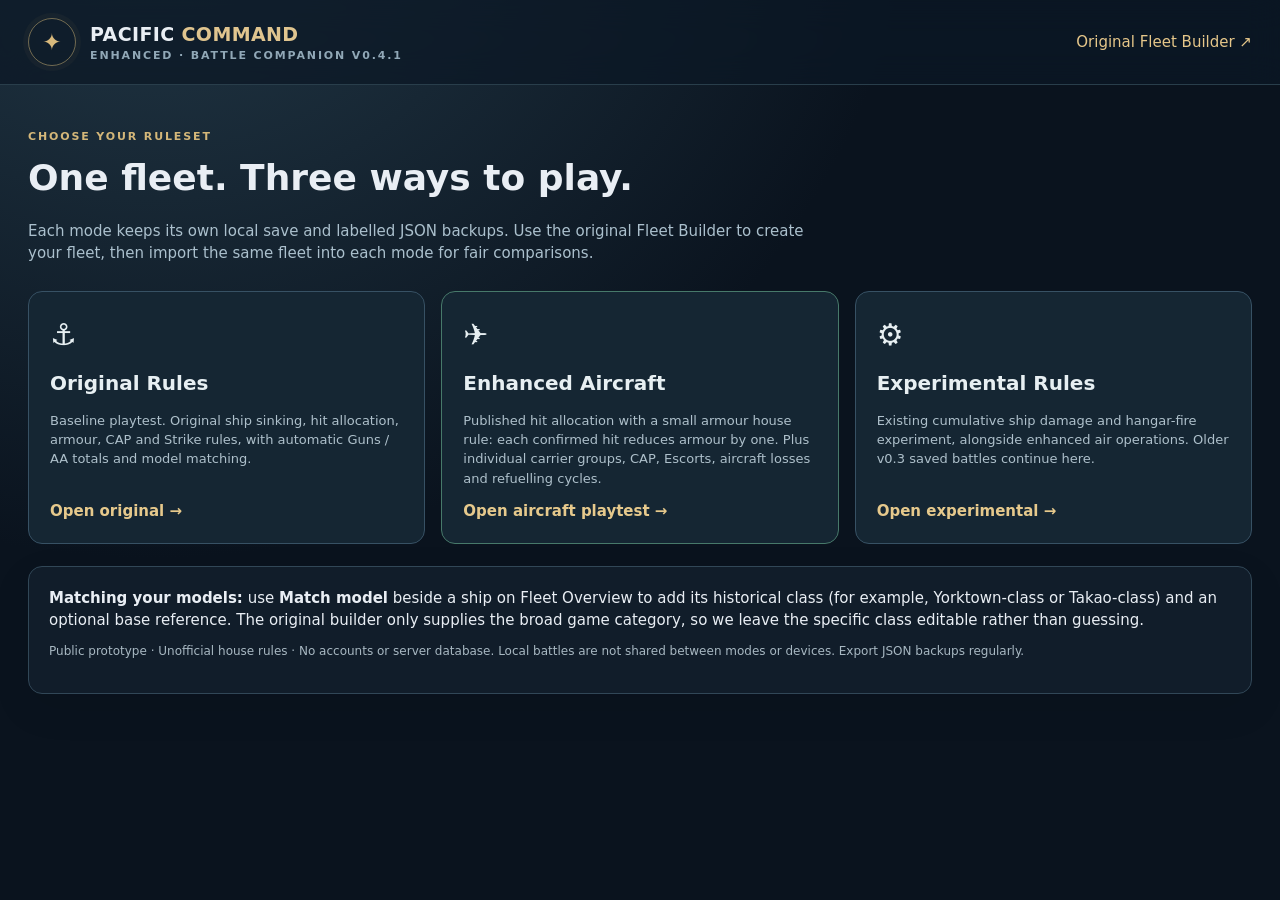
==== commit 6d62c8c3: "v0.4.1: cumulative armour playtest and documentation — index.html" ====
--- a/index.html
+++ b/index.html
@@ -1,7 +1,7 @@
 <!doctype html><html lang="en"><head><meta charset="utf-8"><meta name="viewport" content="width=device-width, initial-scale=1"><meta name="theme-color" content="#0b1623"><meta name="apple-mobile-web-app-capable" content="yes"><meta name="apple-mobile-web-app-title" content="Pacific Command"><title>Pacific Command Enhanced — Choose Game Mode</title><link rel="stylesheet" href="assets/style.css"><style>
 .mode-grid{display:grid;grid-template-columns:repeat(3,minmax(0,1fr));gap:16px;margin-top:27px}.mode-card{border:1px solid #375164;background:#152633;border-radius:14px;padding:21px;display:flex;flex-direction:column;gap:12px;text-decoration:none;color:#e7eff2;min-height:240px}.mode-card:hover{border-color:#dfbd75;background:#1e3543;text-decoration:none;transform:translateY(-1px)}.mode-card .mode-icon{font-size:30px}.mode-card h2{margin:0;font-size:20px}.mode-card p{font-size:13px;color:#aec0cb;margin:0;flex:1}.mode-card .go{font-weight:700;color:#e6c98c}.mode-card.main{border-color:#47796a}.landing-title{margin:44px 0 12px}.landing-title h1{font-size:36px;margin:6px 0}.landing-title p{color:#abc0cd;max-width:780px}.subdued{margin-top:22px;color:#8fa7b6;font-size:12px}@media(max-width:800px){.mode-grid{grid-template-columns:1fr}.mode-card{min-height:180px}.landing-title h1{font-size:27px}}
-</style></head><body><div class="topbar"><div class="topinner"><div class="brand"><div class="roundel">✦</div><div><div class="brandline">PACIFIC <span>COMMAND</span></div><div class="brand-sub">Enhanced · Battle Companion v0.4</div></div></div><a href="https://type37.github.io/pacific-command-builder/" target="_blank" rel="noopener">Original Fleet Builder ↗</a></div></div><main class="shell"><div class="landing-title"><div class="eyebrow">Choose your ruleset</div><h1>One fleet. Three ways to play.</h1><p>Each mode keeps its own local save and labelled JSON backups. Use the original Fleet Builder to create your fleet, then import the same fleet into each mode for fair comparisons.</p></div><div class="mode-grid">
+</style></head><body><div class="topbar"><div class="topinner"><div class="brand"><div class="roundel">✦</div><div><div class="brandline">PACIFIC <span>COMMAND</span></div><div class="brand-sub">Enhanced · Battle Companion v0.4.1</div></div></div><a href="https://type37.github.io/pacific-command-builder/" target="_blank" rel="noopener">Original Fleet Builder ↗</a></div></div><main class="shell"><div class="landing-title"><div class="eyebrow">Choose your ruleset</div><h1>One fleet. Three ways to play.</h1><p>Each mode keeps its own local save and labelled JSON backups. Use the original Fleet Builder to create your fleet, then import the same fleet into each mode for fair comparisons.</p></div><div class="mode-grid">
 <a class="mode-card" href="original/"><span class="mode-icon">⚓</span><h2>Original Rules</h2><p>Baseline playtest. Original ship sinking, hit allocation, armour, CAP and Strike rules, with automatic Guns / AA totals and model matching.</p><span class="go">Open original →</span></a>
-<a class="mode-card main" href="aircraft/"><span class="mode-icon">✈</span><h2>Enhanced Aircraft</h2><p>Original ship combat plus individual carrier air groups, CAP readiness, Escorts, permanent aircraft losses and refuelling cycles.</p><span class="go">Open aircraft playtest →</span></a>
+<a class="mode-card main" href="aircraft/"><span class="mode-icon">✈</span><h2>Enhanced Aircraft</h2><p>Published hit allocation with a small armour house rule: each confirmed hit reduces armour by one. Plus individual carrier groups, CAP, Escorts, aircraft losses and refuelling cycles.</p><span class="go">Open aircraft playtest →</span></a>
 <a class="mode-card" href="experimental/"><span class="mode-icon">⚙</span><h2>Experimental Rules</h2><p>Existing cumulative ship damage and hangar-fire experiment, alongside enhanced air operations. Older v0.3 saved battles continue here.</p><span class="go">Open experimental →</span></a>
 </div><div class="panel" style="margin-top:22px"><b>Matching your models:</b> use <b>Match model</b> beside a ship on Fleet Overview to add its historical class (for example, Yorktown-class or Takao-class) and an optional base reference. The original builder only supplies the broad game category, so we leave the specific class editable rather than guessing.<p class="note">Public prototype · Unofficial house rules · No accounts or server database. Local battles are not shared between modes or devices. Export JSON backups regularly.</p></div></main></body></html>
--- a/assets/style.css
+++ b/assets/style.css
@@ -85,3 +85,6 @@
 .hit-confirm{border-color:#925d45;color:#f6ccaf;background:#3c2d2a}.hit-unconfirm{border-color:#51729a;color:#beddf9;background:#223345}
 .sunk-mark{color:#ff9c97;font-weight:800}.afloat-mark{color:#8adeb1;font-weight:750}
 @media(max-width:720px){.hit-pool-panel{align-items:flex-start;flex-direction:column}.hit-pool-panel .btn{width:100%}}
+
+/* v0.4.1 — persistent armour-hit indicator in Enhanced Aircraft */
+.armour-damaged{display:inline-block;color:#f1cb83;background:#3a3326;border:1px solid #9b7d43;border-radius:6px;padding:4px 9px;font-size:12px;font-weight:800;letter-spacing:.05em}
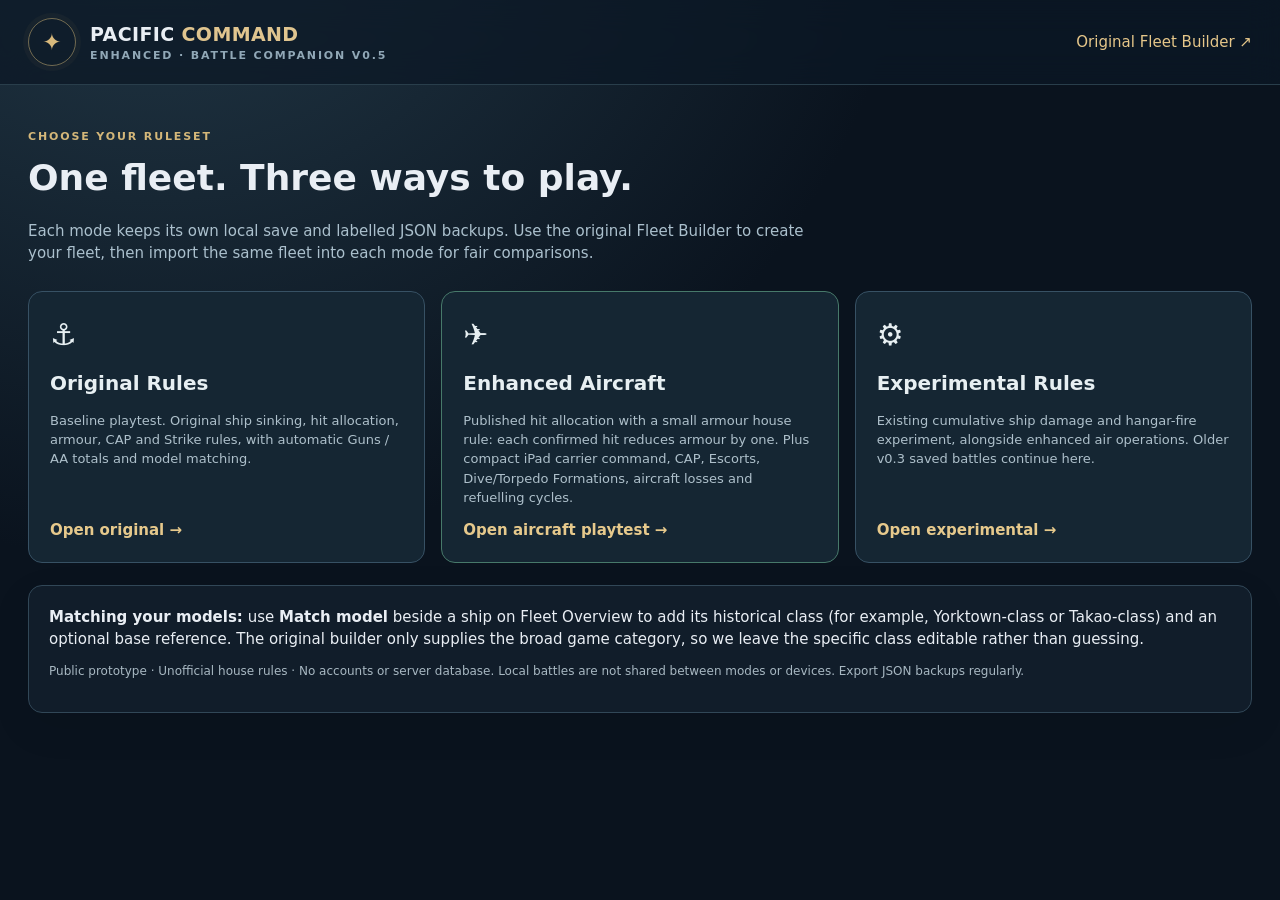
==== commit 96e68bce: "Update game-mode landing page for carrier command v0.5" ====
--- a/index.html
+++ b/index.html
@@ -1,7 +1,7 @@
 <!doctype html><html lang="en"><head><meta charset="utf-8"><meta name="viewport" content="width=device-width, initial-scale=1"><meta name="theme-color" content="#0b1623"><meta name="apple-mobile-web-app-capable" content="yes"><meta name="apple-mobile-web-app-title" content="Pacific Command"><title>Pacific Command Enhanced — Choose Game Mode</title><link rel="stylesheet" href="assets/style.css"><style>
 .mode-grid{display:grid;grid-template-columns:repeat(3,minmax(0,1fr));gap:16px;margin-top:27px}.mode-card{border:1px solid #375164;background:#152633;border-radius:14px;padding:21px;display:flex;flex-direction:column;gap:12px;text-decoration:none;color:#e7eff2;min-height:240px}.mode-card:hover{border-color:#dfbd75;background:#1e3543;text-decoration:none;transform:translateY(-1px)}.mode-card .mode-icon{font-size:30px}.mode-card h2{margin:0;font-size:20px}.mode-card p{font-size:13px;color:#aec0cb;margin:0;flex:1}.mode-card .go{font-weight:700;color:#e6c98c}.mode-card.main{border-color:#47796a}.landing-title{margin:44px 0 12px}.landing-title h1{font-size:36px;margin:6px 0}.landing-title p{color:#abc0cd;max-width:780px}.subdued{margin-top:22px;color:#8fa7b6;font-size:12px}@media(max-width:800px){.mode-grid{grid-template-columns:1fr}.mode-card{min-height:180px}.landing-title h1{font-size:27px}}
-</style></head><body><div class="topbar"><div class="topinner"><div class="brand"><div class="roundel">✦</div><div><div class="brandline">PACIFIC <span>COMMAND</span></div><div class="brand-sub">Enhanced · Battle Companion v0.4.1</div></div></div><a href="https://type37.github.io/pacific-command-builder/" target="_blank" rel="noopener">Original Fleet Builder ↗</a></div></div><main class="shell"><div class="landing-title"><div class="eyebrow">Choose your ruleset</div><h1>One fleet. Three ways to play.</h1><p>Each mode keeps its own local save and labelled JSON backups. Use the original Fleet Builder to create your fleet, then import the same fleet into each mode for fair comparisons.</p></div><div class="mode-grid">
+</style></head><body><div class="topbar"><div class="topinner"><div class="brand"><div class="roundel">✦</div><div><div class="brandline">PACIFIC <span>COMMAND</span></div><div class="brand-sub">Enhanced · Battle Companion v0.5</div></div></div><a href="https://type37.github.io/pacific-command-builder/" target="_blank" rel="noopener">Original Fleet Builder ↗</a></div></div><main class="shell"><div class="landing-title"><div class="eyebrow">Choose your ruleset</div><h1>One fleet. Three ways to play.</h1><p>Each mode keeps its own local save and labelled JSON backups. Use the original Fleet Builder to create your fleet, then import the same fleet into each mode for fair comparisons.</p></div><div class="mode-grid">
 <a class="mode-card" href="original/"><span class="mode-icon">⚓</span><h2>Original Rules</h2><p>Baseline playtest. Original ship sinking, hit allocation, armour, CAP and Strike rules, with automatic Guns / AA totals and model matching.</p><span class="go">Open original →</span></a>
-<a class="mode-card main" href="aircraft/"><span class="mode-icon">✈</span><h2>Enhanced Aircraft</h2><p>Published hit allocation with a small armour house rule: each confirmed hit reduces armour by one. Plus individual carrier groups, CAP, Escorts, aircraft losses and refuelling cycles.</p><span class="go">Open aircraft playtest →</span></a>
+<a class="mode-card main" href="aircraft/"><span class="mode-icon">✈</span><h2>Enhanced Aircraft</h2><p>Published hit allocation with a small armour house rule: each confirmed hit reduces armour by one. Plus compact iPad carrier command, CAP, Escorts, Dive/Torpedo Formations, aircraft losses and refuelling cycles.</p><span class="go">Open aircraft playtest →</span></a>
 <a class="mode-card" href="experimental/"><span class="mode-icon">⚙</span><h2>Experimental Rules</h2><p>Existing cumulative ship damage and hangar-fire experiment, alongside enhanced air operations. Older v0.3 saved battles continue here.</p><span class="go">Open experimental →</span></a>
 </div><div class="panel" style="margin-top:22px"><b>Matching your models:</b> use <b>Match model</b> beside a ship on Fleet Overview to add its historical class (for example, Yorktown-class or Takao-class) and an optional base reference. The original builder only supplies the broad game category, so we leave the specific class editable rather than guessing.<p class="note">Public prototype · Unofficial house rules · No accounts or server database. Local battles are not shared between modes or devices. Export JSON backups regularly.</p></div></main></body></html>
--- a/assets/style.css
+++ b/assets/style.css
@@ -88,3 +88,108 @@
 
 /* v0.4.1 — persistent armour-hit indicator in Enhanced Aircraft */
 .armour-damaged{display:inline-block;color:#f1cb83;background:#3a3326;border:1px solid #9b7d43;border-radius:6px;padding:4px 9px;font-size:12px;font-weight:800;letter-spacing:.05em}
+
+
+/* v0.4.2 — prominent, accessible task-force separators in Carrier Operations */
+.carrier-tf-banner{
+ display:flex;align-items:center;justify-content:space-between;gap:18px;
+ margin:30px 0 12px;padding:18px 22px;
+ border:1px solid #688296;border-left:5px solid #dcc28b;
+ border-radius:13px;
+ background:linear-gradient(112deg,#294458 0%,#1b3345 54%,#122332 100%);
+ box-shadow:0 13px 28px rgba(0,0,0,.22);
+}
+.carrier-tf-title{display:flex;align-items:center;gap:17px;flex-wrap:wrap;min-width:0}
+.carrier-tf-id{
+ display:inline-flex;align-items:center;justify-content:center;
+ padding:11px 16px;min-width:76px;border-radius:9px;
+ background:#e2c991;color:#182633;font-size:21px;font-weight:900;
+ letter-spacing:.08em;font-variant-numeric:tabular-nums;
+}
+.carrier-tf-heading{min-width:0}
+.carrier-tf-heading .eyebrow{color:#bbd1dc;font-size:10px;letter-spacing:.18em}
+.carrier-tf-heading h2{
+ color:#f4f7f8;font-size:clamp(22px,2.4vw,29px);
+ line-height:1.2;letter-spacing:-.02em;margin:3px 0 0;
+ overflow-wrap:anywhere;
+}
+.carrier-tf-meta{
+ padding:7px 12px;border:1px solid #648293;border-radius:30px;
+ color:#d4e1e9;font-size:12px;font-weight:700;
+ background:rgba(10,22,34,.32);white-space:nowrap;
+}
+.carrier-tf-banner+.airsummary{margin-top:0}
+@media(max-width:720px){
+ .carrier-tf-banner{flex-direction:column;align-items:stretch;gap:11px;margin-top:22px;padding:14px 15px}
+ .carrier-tf-title{flex-wrap:nowrap;gap:12px}
+ .carrier-tf-id{font-size:17px;min-width:61px;padding:10px 11px}
+ .carrier-tf-heading h2{font-size:21px}
+ .carrier-tf-meta{align-self:flex-start;white-space:normal}
+}
+
+
+/* v0.5 — compact carrier overview, focus mode and bomber formation controls */
+.carrier-console-bar{display:flex;justify-content:space-between;align-items:center;gap:12px;padding:10px 14px;margin:8px 0 12px;background:#182d3e;border:1px solid #416278;border-radius:11px}
+.carrier-console-title{min-width:0}.carrier-console-title .eyebrow{font-size:10px}.carrier-console-title h2{font-size:19px;line-height:1.25;margin:2px 0 0}
+.focus-mode-badge{vertical-align:middle;display:inline-block;font-size:10px;color:#e8d3a6;border:1px solid #6b604c;border-radius:5px;padding:2px 7px;letter-spacing:.02em;margin-left:6px}
+.carrier-console-actions{display:flex;gap:5px;align-items:center;flex-wrap:wrap}.carrier-console-actions .btn{white-space:nowrap}
+.overview-help{font-size:11px;color:#b5cad5;margin-bottom:6px}
+.overview-tf-filters{display:flex;gap:6px;align-items:center;flex-wrap:wrap;margin-bottom:12px}
+.carrier-overview-tf{border:1px solid #314c5e;background:#112332;border-radius:11px;overflow:hidden;margin:0 0 13px}
+.overview-tf-bar{display:flex;justify-content:space-between;align-items:center;gap:10px;background:linear-gradient(110deg,#2b4b61,#172f43);padding:10px 13px;border-left:4px solid #e2c991}
+.overview-tf-bar>div{display:flex;align-items:center;gap:10px;min-width:0}.overview-tf-bar>span{font-size:11px;color:#c5d6df;white-space:nowrap}
+.overview-tf-id{display:inline-block;flex:none;background:#e2c991;color:#172634;border-radius:6px;font-size:15px;font-weight:900;padding:5px 8px;letter-spacing:.05em}
+.overview-tf-name{font-size:17px;line-height:1.1;overflow-wrap:anywhere;color:#f4f7fa}
+.overview-tf-strength{display:grid;grid-template-columns:repeat(5,minmax(0,1fr));gap:5px;padding:7px 9px;background:#122b3d}
+.overview-tf-strength>span{font-size:11px;border:1px solid #345267;border-radius:6px;background:#1b3445;padding:6px 7px;white-space:nowrap;color:#bcd0dc}
+.overview-tf-strength b{font-size:16px;color:#f2d69f;font-variant-numeric:tabular-nums;margin-right:4px}
+.overview-tf-strength small{display:block;font-size:9px;color:#e6bd91;line-height:1.1}
+.overview-columns,.carrier-overview-row{display:grid;grid-template-columns:minmax(160px,1.4fr) repeat(3,minmax(90px,1fr));gap:9px;align-items:center}
+.overview-columns{color:#8ea9ba;text-transform:uppercase;letter-spacing:.07em;font-size:10px;font-weight:800;padding:5px 12px;background:#0d1b28}
+.carrier-overview-row{width:100%;text-align:left;background:#162b3a;border:0;border-top:1px solid #2b4353;border-radius:0;color:#ebf2f7;padding:8px 12px;min-height:61px}
+.carrier-overview-row:nth-child(even){background:#1a2e3d}
+.carrier-overview-row:hover,.carrier-overview-row:focus-visible{background:#29445a;outline:2px solid #d8be81;outline-offset:-2px}
+.carrier-overview-row.overview-ko{opacity:.66;background:#3d2b32}
+.overview-ship{min-width:0}.overview-ship b{display:block;font-size:14px;line-height:1.1;overflow-wrap:anywhere}
+.overview-ship small{display:block;color:#9fb4c1;font-size:10px;line-height:1.2;margin-top:3px}
+.overview-ship em{font-size:9px;color:#ff9f93;font-style:normal;font-weight:900}
+.overview-ops-cell{min-width:0;border-left:2px solid #496279;padding-left:7px;display:flex;flex-direction:column;justify-content:center;gap:2px}
+.overview-cell-cap{border-left-color:#69bc99}.overview-cell-escort{border-left-color:#ad98d4}.overview-cell-strike{border-left-color:#e1a06b}
+.overview-ops-cell strong{font-size:15px;line-height:1.08}.overview-ops-cell small{font-weight:600;color:#adc1cc;font-size:10px}
+.overview-status{font-size:10px;font-weight:700;color:#b4c8d4;line-height:1.1}.overview-status-ready{color:#75d59c}.overview-status-air1{color:#78c6b2}.overview-status-air2{color:#f2c46b}.overview-status-rearm{color:#f2a77c}
+.overview-ops-cell em{font-size:10px;font-style:normal;color:#e7ba90;line-height:1.05}
+.bomber-split{margin-top:10px;padding:12px;border:1px solid #576274;background:linear-gradient(100deg,#192b3b,#262b39);border-radius:9px}
+.split-title{display:flex;justify-content:space-between;gap:8px;align-items:center}.split-title strong{font-size:13px;color:#f1d4ad}
+.split-labels{display:flex;justify-content:space-between;gap:8px;margin-top:8px;font-size:12px;color:#c8d9e2}.split-labels b{font-size:18px;color:#eed3a2}
+.dive-slider{width:100%;display:block;accent-color:#d4aa62;cursor:pointer;margin:10px 0;height:20px}
+.dive-slider:disabled{cursor:not-allowed;opacity:.4}
+.split-deployed{font-size:12px;color:#c2d1db}.split-deployed b{color:#f3dfbd}
+.torpedo-rule{font-size:11px;color:#f3c8a0;margin-top:8px;padding:7px;border-left:3px solid #c78f65;background:#3d302d}
+.bomber-loss{display:flex;flex-wrap:wrap;gap:4px}
+body.carrier-focus .topbar,body.carrier-focus .top-content,body.carrier-focus .modes-switch,body.carrier-focus .tabs,body.carrier-focus .footer,body.carrier-focus .carrier-rules,body.carrier-focus .overview-help{display:none!important}
+body.carrier-focus .shell{max-width:none;padding:5px 10px 12px}
+body.carrier-focus .carrier-console-bar{padding:5px 10px;margin:0 0 6px}
+body.carrier-focus .carrier-console-title h2{font-size:17px}
+body.carrier-focus .carrier-overview-tf{margin-bottom:8px}
+body.carrier-focus .overview-tf-bar{padding:6px 10px}
+body.carrier-focus .overview-tf-name{font-size:15px}
+body.carrier-focus .overview-tf-strength{padding:5px 8px}
+body.carrier-focus .overview-tf-strength>span{padding:3px 7px}
+body.carrier-focus .overview-columns{padding:3px 10px}
+body.carrier-focus .carrier-overview-row{min-height:53px;padding:5px 10px}
+body.carrier-focus .overview-tf-filters{margin:4px 0 7px}
+@media(max-width:920px){
+ .carrier-console-bar{flex-wrap:wrap}.carrier-console-actions{width:100%}
+ .carrier-console-actions .btn{flex:1}
+ .overview-tf-strength{grid-template-columns:repeat(3,minmax(0,1fr))}
+ .overview-columns,.carrier-overview-row{grid-template-columns:minmax(125px,1.25fr) repeat(3,minmax(75px,1fr));gap:5px}
+}
+@media(max-width:570px){
+ .overview-tf-strength{grid-template-columns:repeat(2,minmax(0,1fr))}
+ .overview-tf-bar{align-items:flex-start}.overview-tf-name{font-size:14px}
+ .overview-columns{display:none}
+ .carrier-overview-row{grid-template-columns:1fr 1fr;gap:8px;min-height:90px}
+ .overview-ship{grid-column:1/-1}
+ .carrier-overview-row .overview-ops-cell{padding-left:5px}
+ .carrier-console-actions{gap:3px}.carrier-console-actions .btn{font-size:10px;min-height:32px;padding:4px 6px}
+}
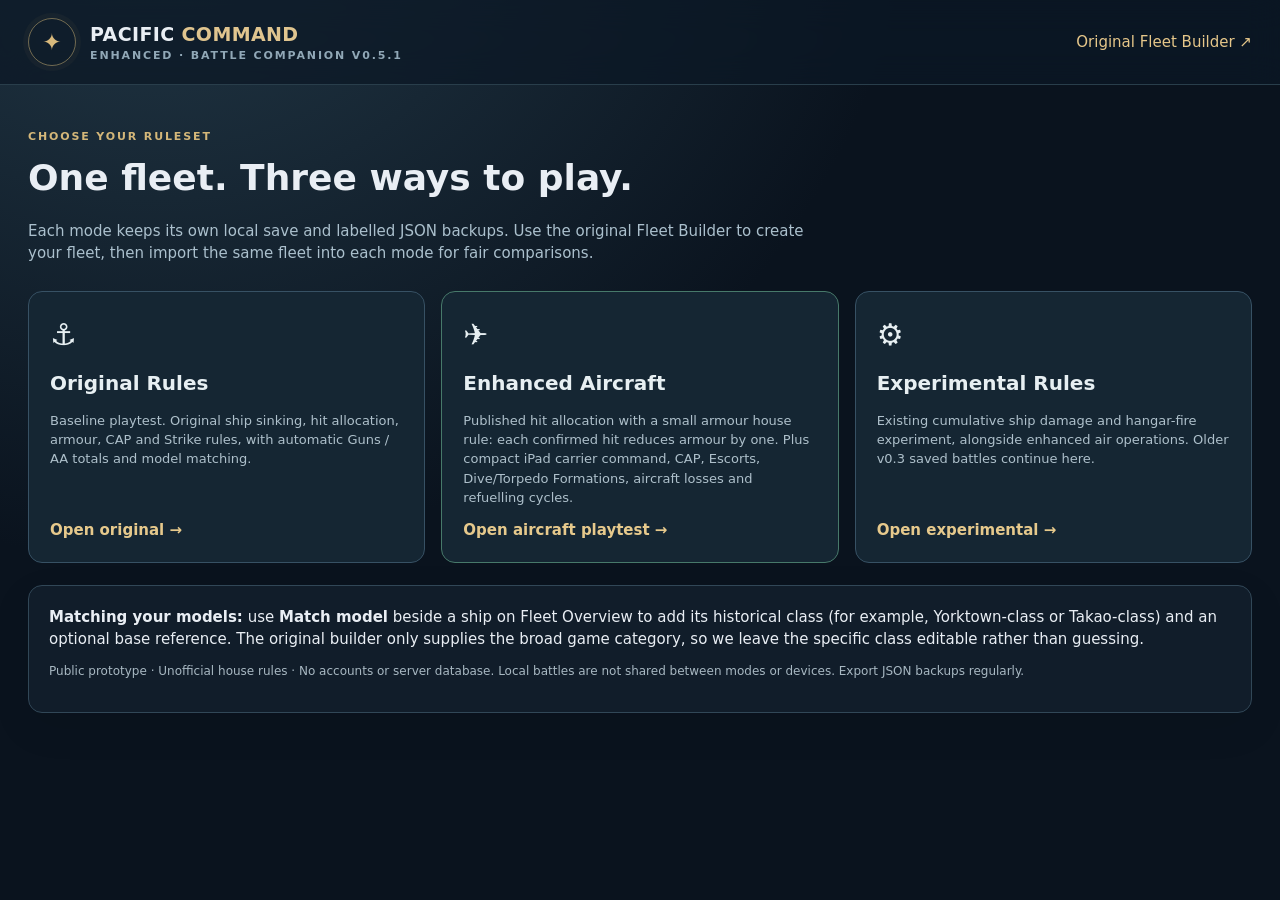
==== commit e0d46aa6: "Publish refreshed v0.5.1 assets on index.html" ====
--- a/index.html
+++ b/index.html
@@ -1,6 +1,6 @@
-<!doctype html><html lang="en"><head><meta charset="utf-8"><meta name="viewport" content="width=device-width, initial-scale=1"><meta name="theme-color" content="#0b1623"><meta name="apple-mobile-web-app-capable" content="yes"><meta name="apple-mobile-web-app-title" content="Pacific Command"><title>Pacific Command Enhanced — Choose Game Mode</title><link rel="stylesheet" href="assets/style.css"><style>
+<!doctype html><html lang="en"><head><meta charset="utf-8"><meta name="viewport" content="width=device-width, initial-scale=1"><meta name="theme-color" content="#0b1623"><meta name="apple-mobile-web-app-capable" content="yes"><meta name="apple-mobile-web-app-title" content="Pacific Command"><title>Pacific Command Enhanced — Choose Game Mode</title><link rel="stylesheet" href="assets/style.css?v=0.5.1"><style>
 .mode-grid{display:grid;grid-template-columns:repeat(3,minmax(0,1fr));gap:16px;margin-top:27px}.mode-card{border:1px solid #375164;background:#152633;border-radius:14px;padding:21px;display:flex;flex-direction:column;gap:12px;text-decoration:none;color:#e7eff2;min-height:240px}.mode-card:hover{border-color:#dfbd75;background:#1e3543;text-decoration:none;transform:translateY(-1px)}.mode-card .mode-icon{font-size:30px}.mode-card h2{margin:0;font-size:20px}.mode-card p{font-size:13px;color:#aec0cb;margin:0;flex:1}.mode-card .go{font-weight:700;color:#e6c98c}.mode-card.main{border-color:#47796a}.landing-title{margin:44px 0 12px}.landing-title h1{font-size:36px;margin:6px 0}.landing-title p{color:#abc0cd;max-width:780px}.subdued{margin-top:22px;color:#8fa7b6;font-size:12px}@media(max-width:800px){.mode-grid{grid-template-columns:1fr}.mode-card{min-height:180px}.landing-title h1{font-size:27px}}
-</style></head><body><div class="topbar"><div class="topinner"><div class="brand"><div class="roundel">✦</div><div><div class="brandline">PACIFIC <span>COMMAND</span></div><div class="brand-sub">Enhanced · Battle Companion v0.5</div></div></div><a href="https://type37.github.io/pacific-command-builder/" target="_blank" rel="noopener">Original Fleet Builder ↗</a></div></div><main class="shell"><div class="landing-title"><div class="eyebrow">Choose your ruleset</div><h1>One fleet. Three ways to play.</h1><p>Each mode keeps its own local save and labelled JSON backups. Use the original Fleet Builder to create your fleet, then import the same fleet into each mode for fair comparisons.</p></div><div class="mode-grid">
+</style></head><body><div class="topbar"><div class="topinner"><div class="brand"><div class="roundel">✦</div><div><div class="brandline">PACIFIC <span>COMMAND</span></div><div class="brand-sub">Enhanced · Battle Companion v0.5.1</div></div></div><a href="https://type37.github.io/pacific-command-builder/" target="_blank" rel="noopener">Original Fleet Builder ↗</a></div></div><main class="shell"><div class="landing-title"><div class="eyebrow">Choose your ruleset</div><h1>One fleet. Three ways to play.</h1><p>Each mode keeps its own local save and labelled JSON backups. Use the original Fleet Builder to create your fleet, then import the same fleet into each mode for fair comparisons.</p></div><div class="mode-grid">
 <a class="mode-card" href="original/"><span class="mode-icon">⚓</span><h2>Original Rules</h2><p>Baseline playtest. Original ship sinking, hit allocation, armour, CAP and Strike rules, with automatic Guns / AA totals and model matching.</p><span class="go">Open original →</span></a>
 <a class="mode-card main" href="aircraft/"><span class="mode-icon">✈</span><h2>Enhanced Aircraft</h2><p>Published hit allocation with a small armour house rule: each confirmed hit reduces armour by one. Plus compact iPad carrier command, CAP, Escorts, Dive/Torpedo Formations, aircraft losses and refuelling cycles.</p><span class="go">Open aircraft playtest →</span></a>
 <a class="mode-card" href="experimental/"><span class="mode-icon">⚙</span><h2>Experimental Rules</h2><p>Existing cumulative ship damage and hangar-fire experiment, alongside enhanced air operations. Older v0.3 saved battles continue here.</p><span class="go">Open experimental →</span></a>
--- a/assets/style.css
+++ b/assets/style.css
@@ -193,3 +193,57 @@
  .carrier-overview-row .overview-ops-cell{padding-left:5px}
  .carrier-console-actions{gap:3px}.carrier-console-actions .btn{font-size:10px;min-height:32px;padding:4px 6px}
 }
+
+/* v0.5.1 — inline carrier accordions */
+.carrier-overview-row[aria-expanded="true"]{
+  background:#29475b;
+  box-shadow:inset 4px 0 0 #e1c991;
+  border-top-color:#567184;
+}
+.overview-expander{
+  display:inline-block;
+  width:16px;
+  margin-right:2px;
+  font-size:17px;
+  color:#e5c993;
+  vertical-align:-1px;
+}
+.carrier-inline-detail{
+  padding:10px 12px 13px;
+  background:#0c1e2d;
+  border-top:1px solid #608298;
+  border-bottom:2px solid #35556a;
+}
+.inline-detail-heading{
+  display:flex;
+  justify-content:space-between;
+  align-items:center;
+  gap:12px;
+  padding:2px 2px 9px;
+  color:#e3cc9a;
+  font-size:13px;
+}
+.carrier-inline-detail .carrier-card{
+  margin:0;
+  padding:13px;
+  box-shadow:none;
+  border-radius:9px;
+  border-color:#395568;
+}
+.carrier-inline-detail .carrierhead{margin-bottom:12px}
+.carrier-inline-detail .carrierhead h3{font-size:17px}
+.carrier-inline-detail .deckbox{margin-bottom:10px}
+body.carrier-focus .carrier-inline-detail{
+  max-height:min(57dvh,510px);
+  overflow-y:auto;
+  overscroll-behavior:contain;
+  scrollbar-color:#667d8a #132b3b;
+}
+body.carrier-focus .carrier-inline-detail .carrier-card{padding:9px}
+body.carrier-focus .inline-detail-heading{position:sticky;top:-10px;z-index:2;background:#0c1e2d;padding:7px 3px 9px}
+@media(max-width:720px){
+ .carrier-inline-detail{padding:8px}
+ .carrier-inline-detail .carrier-card{padding:10px}
+ .overview-expander{width:13px;font-size:15px}
+ .inline-detail-heading strong{font-size:12px}
+}
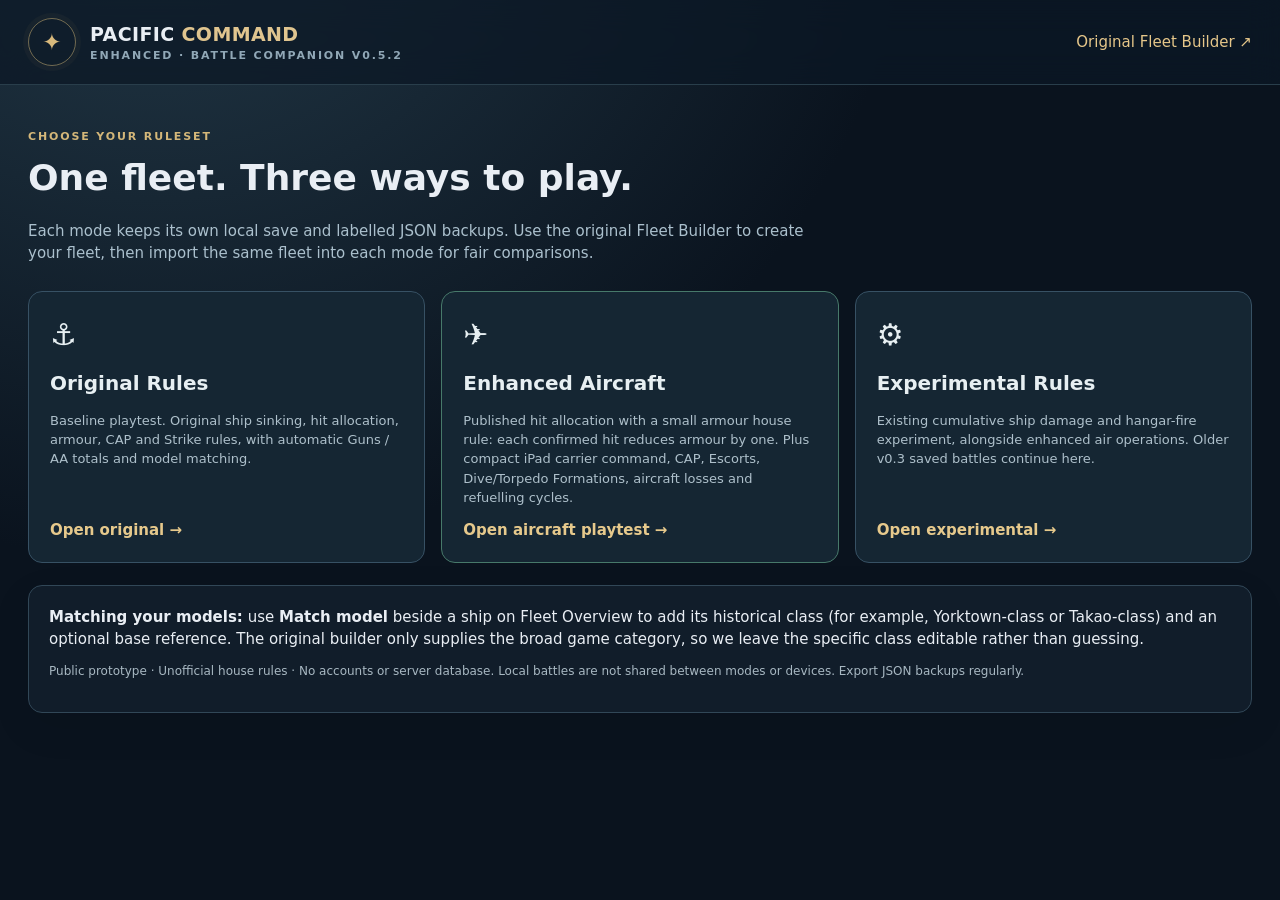
==== commit 8f1e1c04: "Load fresh v0.5.2 CSS and JS on index.html" ====
--- a/index.html
+++ b/index.html
@@ -1,6 +1,6 @@
-<!doctype html><html lang="en"><head><meta charset="utf-8"><meta name="viewport" content="width=device-width, initial-scale=1"><meta name="theme-color" content="#0b1623"><meta name="apple-mobile-web-app-capable" content="yes"><meta name="apple-mobile-web-app-title" content="Pacific Command"><title>Pacific Command Enhanced — Choose Game Mode</title><link rel="stylesheet" href="assets/style.css?v=0.5.1"><style>
+<!doctype html><html lang="en"><head><meta charset="utf-8"><meta name="viewport" content="width=device-width, initial-scale=1"><meta name="theme-color" content="#0b1623"><meta name="apple-mobile-web-app-capable" content="yes"><meta name="apple-mobile-web-app-title" content="Pacific Command"><title>Pacific Command Enhanced — Choose Game Mode</title><link rel="stylesheet" href="assets/style.css?v=0.5.2"><style>
 .mode-grid{display:grid;grid-template-columns:repeat(3,minmax(0,1fr));gap:16px;margin-top:27px}.mode-card{border:1px solid #375164;background:#152633;border-radius:14px;padding:21px;display:flex;flex-direction:column;gap:12px;text-decoration:none;color:#e7eff2;min-height:240px}.mode-card:hover{border-color:#dfbd75;background:#1e3543;text-decoration:none;transform:translateY(-1px)}.mode-card .mode-icon{font-size:30px}.mode-card h2{margin:0;font-size:20px}.mode-card p{font-size:13px;color:#aec0cb;margin:0;flex:1}.mode-card .go{font-weight:700;color:#e6c98c}.mode-card.main{border-color:#47796a}.landing-title{margin:44px 0 12px}.landing-title h1{font-size:36px;margin:6px 0}.landing-title p{color:#abc0cd;max-width:780px}.subdued{margin-top:22px;color:#8fa7b6;font-size:12px}@media(max-width:800px){.mode-grid{grid-template-columns:1fr}.mode-card{min-height:180px}.landing-title h1{font-size:27px}}
-</style></head><body><div class="topbar"><div class="topinner"><div class="brand"><div class="roundel">✦</div><div><div class="brandline">PACIFIC <span>COMMAND</span></div><div class="brand-sub">Enhanced · Battle Companion v0.5.1</div></div></div><a href="https://type37.github.io/pacific-command-builder/" target="_blank" rel="noopener">Original Fleet Builder ↗</a></div></div><main class="shell"><div class="landing-title"><div class="eyebrow">Choose your ruleset</div><h1>One fleet. Three ways to play.</h1><p>Each mode keeps its own local save and labelled JSON backups. Use the original Fleet Builder to create your fleet, then import the same fleet into each mode for fair comparisons.</p></div><div class="mode-grid">
+</style></head><body><div class="topbar"><div class="topinner"><div class="brand"><div class="roundel">✦</div><div><div class="brandline">PACIFIC <span>COMMAND</span></div><div class="brand-sub">Enhanced · Battle Companion v0.5.2</div></div></div><a href="https://type37.github.io/pacific-command-builder/" target="_blank" rel="noopener">Original Fleet Builder ↗</a></div></div><main class="shell"><div class="landing-title"><div class="eyebrow">Choose your ruleset</div><h1>One fleet. Three ways to play.</h1><p>Each mode keeps its own local save and labelled JSON backups. Use the original Fleet Builder to create your fleet, then import the same fleet into each mode for fair comparisons.</p></div><div class="mode-grid">
 <a class="mode-card" href="original/"><span class="mode-icon">⚓</span><h2>Original Rules</h2><p>Baseline playtest. Original ship sinking, hit allocation, armour, CAP and Strike rules, with automatic Guns / AA totals and model matching.</p><span class="go">Open original →</span></a>
 <a class="mode-card main" href="aircraft/"><span class="mode-icon">✈</span><h2>Enhanced Aircraft</h2><p>Published hit allocation with a small armour house rule: each confirmed hit reduces armour by one. Plus compact iPad carrier command, CAP, Escorts, Dive/Torpedo Formations, aircraft losses and refuelling cycles.</p><span class="go">Open aircraft playtest →</span></a>
 <a class="mode-card" href="experimental/"><span class="mode-icon">⚙</span><h2>Experimental Rules</h2><p>Existing cumulative ship damage and hangar-fire experiment, alongside enhanced air operations. Older v0.3 saved battles continue here.</p><span class="go">Open experimental →</span></a>
--- a/assets/style.css
+++ b/assets/style.css
@@ -247,3 +247,64 @@
  .overview-expander{width:13px;font-size:15px}
  .inline-detail-heading strong{font-size:12px}
 }
+
+
+/* v0.5.2 — prominent task-force rollups on Fleet and Carrier pages */
+.fleet-rollup-toolbar{display:flex;align-items:center;justify-content:space-between;gap:12px;flex-wrap:wrap;margin:6px 0 15px;color:#b5cad7;font-size:12px;font-weight:650}
+.fleet-rollup-toolbar>div{display:flex;gap:6px}
+.fleet-rollup-panel{padding:0!important;overflow:hidden;border:1px solid #506d80!important;border-top:4px solid #e2c991!important;border-radius:13px;margin:0 0 14px!important}
+.fleet-rollup-panel.tf-1{border-top-color:#a1b4e5!important}
+.fleet-rollup-panel.tf-2{border-top-color:#79c9a9!important}
+.fleet-rollup-wrap{display:flex;align-items:stretch;gap:0;background:linear-gradient(105deg,#2a4c62,#1a3449 65%,#142938)}
+.fleet-rollup-toggle{flex:1;min-width:0;border:0;border-left:5px solid #e2c991;background:transparent;color:#f0f5f7;display:flex;align-items:center;flex-wrap:wrap;gap:12px;padding:15px 14px;text-align:left;min-height:92px;cursor:pointer}
+.fleet-rollup-panel.tf-1 .fleet-rollup-toggle{border-left-color:#a1b4e5}
+.fleet-rollup-panel.tf-2 .fleet-rollup-toggle{border-left-color:#79c9a9}
+.fleet-rollup-toggle:hover{background:rgba(130,173,192,.12)}
+.fleet-rollup-toggle:focus-visible{outline:3px solid #e8cb8f;outline-offset:-4px}
+.fleet-rollup-panel.fleet-open .fleet-rollup-toggle{background:linear-gradient(95deg,#345770,#1d3a50)}
+.fleet-rollup-chevron{font-size:23px;color:#eccf94;width:17px;flex:none;line-height:1}
+.fleet-rollup-id{display:inline-flex;align-items:center;justify-content:center;flex:none;font-size:19px;font-weight:900;letter-spacing:.06em;color:#162d3e;background:#e2c991;padding:9px 11px;border-radius:8px;font-variant-numeric:tabular-nums}
+.fleet-rollup-identity{display:flex;flex-direction:column;gap:3px;min-width:180px;flex:1 1 240px}
+.fleet-rollup-identity>strong{font-size:clamp(20px,2.5vw,26px);line-height:1.15;font-weight:850;color:#f7f8fa;overflow-wrap:anywhere}
+.fleet-rollup-subtitle{font-size:12px;color:#c2d2dc;line-height:1.2}
+.fleet-rollup-metrics{display:grid;grid-template-columns:repeat(4,minmax(70px,1fr));flex:0 1 365px;gap:6px}
+.fleet-rollup-metric{display:flex;flex-direction:column;align-items:center;justify-content:center;gap:2px;background:rgba(9,24,38,.48);border:1px solid #557284;padding:8px 7px;border-radius:7px}
+.fleet-rollup-metric b{font-size:24px;line-height:1;font-weight:850;color:#f0d39e;font-variant-numeric:tabular-nums}
+.fleet-rollup-metric small{font-size:10px;line-height:1.1;text-transform:uppercase;font-weight:750;letter-spacing:.08em;color:#bdd1dd}
+.fleet-rollup-pending{flex:none;border-radius:7px;padding:8px 11px;color:#ffddd2;background:#743e39;font-size:12px;font-weight:850}
+.fleet-rollup-utilities{display:flex;align-items:center;border-left:1px solid #476377;padding:0 10px}
+.fleet-rollup-content{padding:16px 19px 19px;background:#111e2bf2;border-top:1px solid #4d6879}
+.fleet-rollup-content[hidden]{display:none!important}
+.fleet-rollup-content .fleettable{font-size:13px}
+.fleet-rollup-content .hit-pool-panel{margin-bottom:13px}
+/* Keep task-force identity markedly stronger than the carrier rows below it */
+.carrier-overview-tf{border-color:#56788e}
+.overview-tf-bar{background:linear-gradient(108deg,#385b72,#203f55 68%,#173247);border-left-width:6px;border-bottom:1px solid #638093;padding:13px 16px;box-shadow:inset 0 -1px rgba(255,255,255,.08)}
+.overview-tf-id{font-size:19px;padding:7px 11px}
+.overview-tf-name{font-size:clamp(20px,2.25vw,25px);line-height:1.12;font-weight:850}
+.overview-tf-bar>span{font-size:12px;font-weight:700;color:#e0ebf0}
+.overview-ship b{font-size:16px}
+.carrier-overview-row[aria-expanded="true"] .overview-ship b{color:#fff0c7}
+body.carrier-focus .overview-tf-bar{padding:9px 12px}
+body.carrier-focus .overview-tf-id{font-size:17px;padding:5px 9px}
+body.carrier-focus .overview-tf-name{font-size:20px}
+body.carrier-focus .overview-ship b{font-size:15px}
+@media(max-width:850px){
+ .fleet-rollup-toggle{gap:9px;padding:12px;min-height:88px}
+ .fleet-rollup-identity{flex-basis:170px;min-width:135px}
+ .fleet-rollup-metrics{flex:1 1 100%;max-width:none}
+ .fleet-rollup-utilities{padding:0 7px}
+ .fleet-rollup-content{padding:11px}
+}
+@media(max-width:540px){
+ .fleet-rollup-toggle{gap:8px}
+ .fleet-rollup-id{font-size:15px;padding:7px 9px}
+ .fleet-rollup-identity>strong{font-size:19px}
+ .fleet-rollup-metric b{font-size:20px}
+ .fleet-rollup-metric small{font-size:9px}
+ .fleet-rollup-metrics{grid-template-columns:repeat(4,minmax(0,1fr))}
+ .overview-tf-bar{padding:10px 9px}
+ .overview-tf-id{font-size:16px;padding:6px 7px}
+ .overview-tf-name{font-size:18px}
+ .overview-tf-bar>span{font-size:10px}
+}
